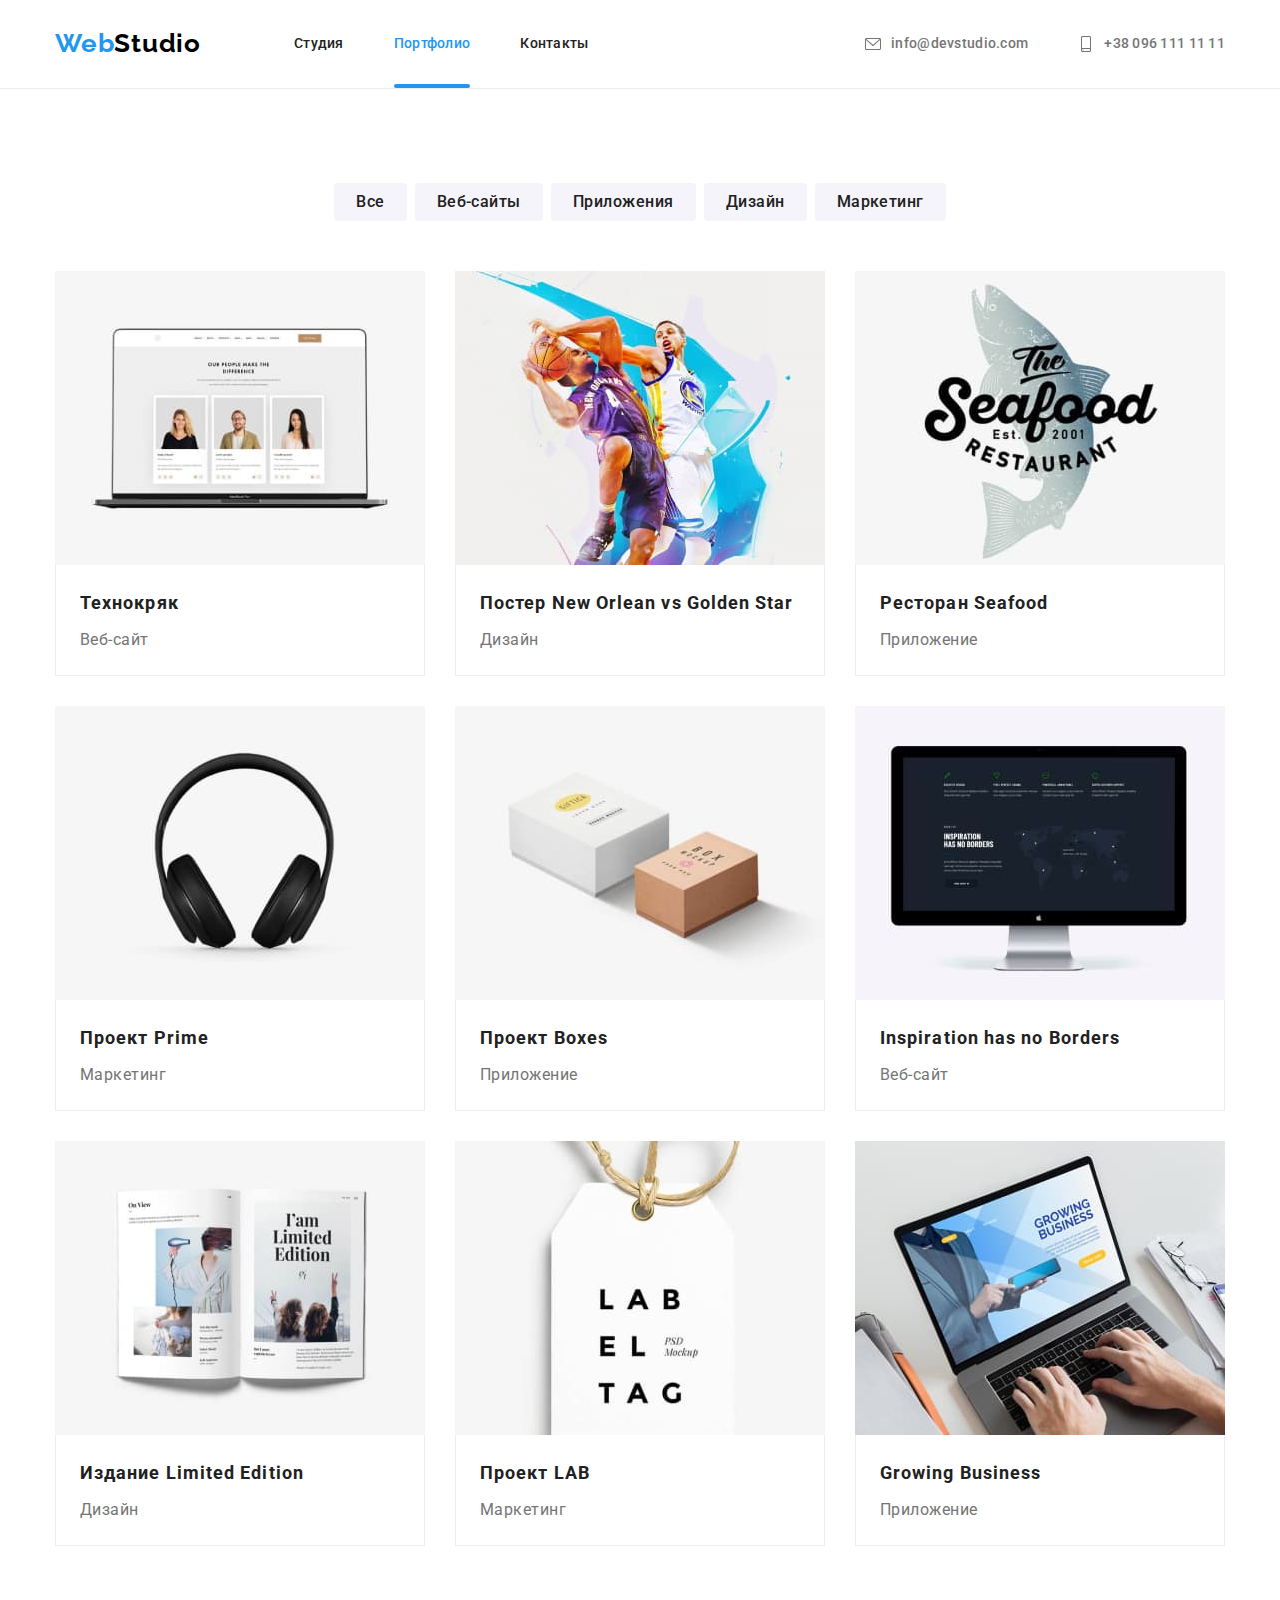
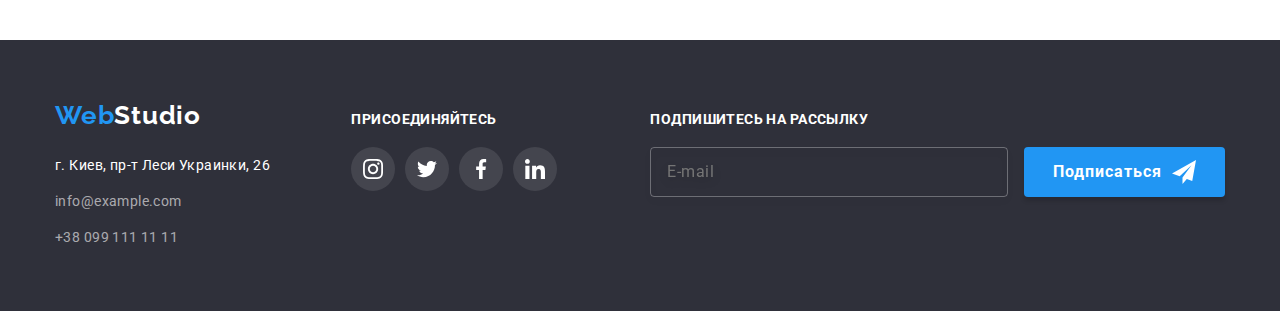
==== portfolio.html @ 1becb147 "первая выгрузка сайта" ====
<!DOCTYPE html>
<html lang="en">

<head>
    <meta charset="UTF-8">
    <meta http-equiv="X-UA-Compatible" content="IE=edge">
    <meta name="viewport" content="width=device-width, initial-scale=1.0">
    <title>Portfolio</title>
    <link rel="preconnect" href="https://fonts.googleapis.com">
    <link rel="preconnect" href="https://fonts.gstatic.com" crossorigin>
    <link
        href="https://fonts.googleapis.com/css2?family=Raleway:wght@700&family=Roboto:wght@400;500;700;900&display=swap"
        rel="stylesheet">
    <link rel="stylesheet" href="./css/modern-normalize.css">
    <link rel="stylesheet" href="./css/styles.css">
</head>

<body>
    <!--Шапка сайта. Навигация-->

    <header class="header">
        <div class="container">
            <div class="header-nav">
                <nav class="navigation">
                    <a class="header-logo link" href="./index.html"><span class="header-logo-decor">Web</span>Studio</a>
                    <ul class="menu-list lists">
                        <li class="nav-menu-item"><a class="menu-item link" href="./index.html">Студия</a></li>
                        <li class="nav-menu-item"><a class="menu-item active-page2 link" href="./portfolio.html">Портфолио</a></li>
                        <li class="nav-menu-item"><a class="menu-item link" href="">Контакты</a></li>
                    </ul>
                </nav>
                <ul class="lists">
                    <li class="nav-email"><a class="email-nav link" href="mailto:info@devstudio.com">
                            <svg class="email-icon">
                                <use href="./images/icons.svg#icon-email"></use>
                            </svg>info@devstudio.com</a></li>
                    <li class="nav-tel"><a class="tel-nav link" href="tel:+380961111111">
                            <svg class="phone-icon">
                                <use href="./images/icons.svg#icon-phone"></use>
                            </svg>+38 096 111 11 11</a></li>
                </ul>
            </div>
        </div>
    </header>

    <!--Главный раздел сайта MAIN-->

    <main class="main">
        <section class="section">
            <div class="container">
                <h1 class="visually-hidden">Портфолио</h1>

                <ul class="filter lists">
                    <li class="filter-item"><button class="filter-btn" type="button">Все</button></li>
                    <li class="filter-item"><button class="filter-btn" type="button">Веб-сайты</button></li>
                    <li class="filter-item"><button class="filter-btn" type="button">Приложения</button></li>
                    <li class="filter-item"><button class="filter-btn" type="button">Дизайн</button></li>
                    <li class="filter-item"><button class="filter-btn" type="button">Маркетинг</button></li>
                </ul>

                <ul class="cards lists">
                    <li class="cards-item"><a href="" class="card-link link">
                            <div class="foto-card-disr">
                                <div class="disr-foto-card">
                                    Ресурс предлагает комплексные предложения с разным уровнем функционала и сервисов.
                                    Все это позволит посетителю получить исчерпывающие сведения о компании или частном
                                    лице.
                                </div>
                                <img src="./images/port1.jpg" alt="ноутбук с изображением команды" class="cards-foto"
                                    width="370">
                            </div>
                            <div class="card-item-content">
                                <h2 class="cards-item-title">Технокряк</h2>
                                <p class="cards-item-type">Веб-сайт</p>
                            </div>
                        </a></li>
                    <li class="cards-item"><a href="" class="card-link link">
                            <div class="foto-card-disr">
                                <div class="disr-foto-card">
                                    Ресурс предлагает комплексные предложения с разным уровнем функционала и сервисов.
                                    Все это позволит посетителю получить исчерпывающие сведения о компании или частном
                                    лице.
                                </div>
                                <img src="./images/port2.jpg" alt="два спортсмена играют в баскетбол" class="cards-foto"
                                    width="370">
                            </div>
                            <div class="card-item-content">
                                <h2 class="cards-item-title">Постер New Orlean vs Golden Star</h2>
                                <p class="cards-item-type">Дизайн</p>
                            </div>
                        </a></li>
                    <li class="cards-item"><a href="" class="card-link link">
                            <div class="foto-card-disr">
                                <div class="disr-foto-card">
                                    Ресурс предлагает комплексные предложения с разным уровнем функционала и сервисов.
                                    Все это позволит посетителю получить исчерпывающие сведения о компании или частном
                                    лице.
                                </div>
                                <img src="./images/port3.jpg" alt="логотип ресторана Seafood" class="cards-foto"
                                    width="370">
                            </div>
                            <div class="card-item-content">
                                <h2 class="cards-item-title">Ресторан Seafood</h2>
                                <p class="cards-item-type">Приложение</p>
                            </div>
                        </a></li>
                    <li class="cards-item"><a href="" class="card-link link">
                            <div class="foto-card-disr">
                                <div class="disr-foto-card">
                                    Ресурс предлагает комплексные предложения с разным уровнем функционала и сервисов.
                                    Все это позволит посетителю получить исчерпывающие сведения о компании или частном
                                    лице.
                                </div>
                                <img src="./images/port4.jpg" alt="наушники" class="cards-foto" width="370">
                            </div>

                            <div class="card-item-content">
                                <h2 class="cards-item-title">Проект Prime</h2>
                                <p class="cards-item-type">Маркетинг</p>
                            </div>
                        </a></li>
                    <li class="cards-item"><a href="" class="card-link link">
                            <div class="foto-card-disr">
                                <div class="disr-foto-card">
                                    Ресурс предлагает комплексные предложения с разным уровнем функционала и сервисов.
                                    Все это позволит посетителю получить исчерпывающие сведения о компании или частном
                                    лице.
                                </div>
                                <img src="./images/port5.jpg" alt="две коробки" class="cards-foto" width="370">
                            </div>

                            <div class="card-item-content">
                                <h2 class="cards-item-title">Проект Boxes</h2>
                                <p class="cards-item-type">Приложение</p>
                            </div>
                        </a></li>
                    <li class="cards-item"><a href="" class="card-link link">
                            <div class="foto-card-disr">
                                <div class="disr-foto-card">
                                    Ресурс предлагает комплексные предложения с разным уровнем функционала и сервисов.
                                    Все это позволит посетителю получить исчерпывающие сведения о компании или частном
                                    лице.
                                </div>
                                <img src="./images/port6.jpg" alt="монитор с изображением сайта" class="cards-foto"
                                    width="370">
                            </div>

                            <div class="card-item-content">
                                <h2 class="cards-item-title">Inspiration has no Borders</h2>
                                <p class="cards-item-type">Веб-сайт</p>
                            </div>
                        </a></li>
                    <li class="cards-item"><a href="" class="card-link link">
                            <div class="foto-card-disr">
                                <div class="disr-foto-card">
                                    Ресурс предлагает комплексные предложения с разным уровнем функционала и сервисов.
                                    Все это позволит посетителю получить исчерпывающие сведения о компании или частном
                                    лице.
                                </div>
                                <img src="./images/port7.jpg" alt="журнал" class="cards-foto" width="370">
                            </div>

                            <div class="card-item-content">
                                <h2 class="cards-item-title">Издание Limited Edition</h2>
                                <p class="cards-item-type">Дизайн</p>
                            </div>
                        </a></li>
                    <li class="cards-item"><a href="" class="card-link link">
                            <div class="foto-card-disr">
                                <div class="disr-foto-card">
                                    Ресурс предлагает комплексные предложения с разным уровнем функционала и сервисов.
                                    Все это позволит посетителю получить исчерпывающие сведения о компании или частном
                                    лице.
                                </div>
                                <img src="./images/port8.jpg" alt="логотип на веревочке" class="cards-foto" width="370">
                            </div>

                            <div class="card-item-content">
                                <h2 class="cards-item-title">Проект LAB</h2>
                                <p class="cards-item-type">Маркетинг</p>
                            </div>
                        </a></li>
                    <li class="cards-item"><a href="" class="card-link link">
                            <div class="foto-card-disr">
                                <div class="disr-foto-card">
                                    Ресурс предлагает комплексные предложения с разным уровнем функционала и сервисов.
                                    Все это позволит посетителю получить исчерпывающие сведения о компании или частном
                                    лице.
                                </div>
                                <img src="./images/port9.jpg" alt="ноутбук с приложением Growing Business"
                                    class="cards-foto" width="370">
                            </div>

                            <div class="card-item-content">
                                <h2 class="cards-item-title">Growing Business</h2>
                                <p class="cards-item-type">Приложение</p>
                            </div>
                        </a></li>
                </ul>
            </div>
        </section>
    </main>
    <!--Подвал сайта-->
    <footer class="footer">
        <div class="container footer-content-container">
            <div class="footer-content">
                <a class="footer-logo link" href="./index.html"><span class="footer-logo-decor">Web</span><span
                        class="footer-logo-decor-studio">Studio</span></a>
                <address>
                    <ul class="lists">
                        <li class="address-list-item"><a class="address link"
                                href="https://www.google.com.ua/maps/place/%D0%B1%D1%83%D0%BB.+%D0%9B%D0%B5%D1%81%D0%B8+%D0%A3%D0%BA%D1%80%D0%B0%D0%B8%D0%BD%D0%BA%D0%B8,+26,+%D0%9A%D0%B8%D0%B5%D0%B2,+02000/@50.4265841,30.5361971,17z/data=!3m1!4b1!4m5!3m4!1s0x40d4cf0e033ecbe9:0x57a4dffefec77da0!8m2!3d50.4265807!4d30.5383858?hl=ru"
                                target="_blank">г.
                                Киев, пр-т Леси Украинки, 26</a></li>
                        <li class="address-list-item"><a class="email-footer link"
                                href="mailto:info@example.com">info@example.com</a></li>
                        <li class="address-list-item"><a class="tel-footer link" href="tel:+380991111111">+38 099 111 11
                                11</a></li>
                    </ul>
                </address>
            </div>

            <!--Социальные иконки-->

            <div class="footer-socials">
                <p class="footer-social-title">присоединяйтесь</p>
                <ul class="footer-social-icons">
                    <li class="footer-social-icon-link link">
                        <a href="https://www.instagram.com/" class="footer-icon-bg" target="_blank">
                            <svg class="footer-icon-social">
                                <use href="./images/icons.svg#icon-instagram"></use>
                            </svg>
                        </a>
                    </li>
                    <li class="footer-social-icon-link link">
                        <a href="https://twitter.com/?lang=ru" class="footer-icon-bg" target="_blank">
                            <svg class="footer-icon-social">
                                <use href="./images/icons.svg#icon-twitter"></use>
                            </svg>
                        </a>
                    </li>
                    <li class="footer-social-icon-link link">
                        <a href="https://www.facebook.com/" class="footer-icon-bg" target="_blank">
                            <svg class="footer-icon-social">
                                <use href="./images/icons.svg#icon-facebook"></use>
                            </svg>
                        </a>
                    </li>
                    <li class="footer-social-icon-link link">
                        <a href="https://www.linkedin.com/" class="footer-icon-bg" target="_blank">
                            <svg class="footer-icon-social">
                                <use href="./images/icons.svg#icon-linkedin"></use>
                            </svg>
                        </a>
                    </li>
                </ul>
            </div>

            <!--Форма подписки-->

            <form class="subscribe-footer">
                <p class="discr-subscribe">Подпишитесь на рассылку</p>
                <input class="subscribe-input" type="text" name="subscribe" placeholder="E-mail">
                <button class="subscribe-btn" type="submit">
                    Подписаться
                    <svg class="subscribe-icon">
                        <use href="./images/icons.svg#icon-plane"></use>
                    </svg>
                </button>
            </form>
        </div>
    </footer>
</body>

</html>
---- css/styles.css ----
/*----------Переменные для сайта----------*/
:root {
    /*-----Глобальные цвета-----*/
    --body-color: #757575;
    --a-color: #212121;
    /*-----Цвета для логотипа-----*/
    --logo-color: #000000;
    --logo-decor-color: #2196F3;
    /*-----Цвета для ссылок-----*/
    --menu-item-hover-focus-color: #2196F3;
    --email-tel-nav-color: #757575;
    --email-tel-nav-hover-focus-color: #2196F3;
    --email-tel-footer-color: #ffffff;
    /*-----index.html. Section Hero-----*/
    --hero-title-color: #ffffff;
    --hero-button-bg-color: #2196F3;
    --hero-button-text-color: #FFFFFF;
    /*-----index.html. Section Advantages-----*/
    --title-advantages-color: #212121;
    --content-advantages-color: #757575;
    /*-----index.html. Section Services-----*/
    --title-services-color: #212121;
    /*-----index.html. Section Team-----*/
    --team-title-color: #212121;
    --team-name-color: #212121;
    --team-position-color: #757575;
    /*-----portfolio.html. Section Filter-----*/
    --filter-btn-color: #212121;
    --filter-btn-bg-color: #F5F4FA;
    --filter-btn-bg-hover-focus-color: #2196F3;
    --filter-btn-text-chover-focus-color: #FFFFFF;
    /*-----portfolio.html. Section Cards-----*/
    --cards-item-title-color: #212121;
    --cards-item-type-color: #757575;
}
/*----------Стандартные свойства для сайта----------*/
body {
    font-family: 'Roboto', sans-serif;
    line-height: 1.71;
    color: var(--body-color);
    margin: 0;
}

.link {
    text-decoration: none;
    font-size: 14px;
    line-height: 1.71;
    letter-spacing: 0.02em;
    color: var(--a-color);
    list-style: none;
}
.container {
    width: 1200px;
    margin-left: auto;
    margin-right: auto;
    padding-left: 15px;
    padding-right: 15px;
}
.section {
    padding-top: 94px;
    padding-bottom: 94px;
}

.lists {
    list-style: none;
}
h1,
h2,
h3,
h4,
h5,
h6,
ul,
p {
    margin: 0;
    padding: 0;
}
img {
    display: block;
    max-width: 100%;
    height: auto;
}

.visually-hidden {
    position: absolute;
    width: 1px;
    height: 1px;
    margin: -1px;
    border: 0;
    padding: 0;
    
    white-space: nowrap;
    clip-path: inset(100%);
    clip: rect(0 0 0 0);
    overflow: hidden;
  }

/*----------Стили для логотипа. Шапка/Подвал сайта----------*/
.header {
    border-bottom: 1px solid #ECECEC;
}

.header-logo {
    font-family: 'Raleway', sans-serif;
    font-weight: 700;
    font-size: 26px;
    line-height: 1.2;
    letter-spacing: 0.03em;
    color: var(--logo-color);
    margin-right: 93px;
}
.footer-logo {
    font-family: 'Raleway', sans-serif;
    font-weight: 700;
    font-size: 26px;
    line-height: 1.2;
    letter-spacing: 0.03em;
    color: var(--logo-color);
}

.header-logo-decor,
.footer-logo-decor {
    color: var(--logo-decor-color);
}
.footer-logo-decor-studio {
    color: #FFFFFF;
}
/*----------Оформление ссылок. Шапка/Подвал сайта----------*/
/*HEADER*/
.header-nav {
    display: flex;
    justify-content: space-between;
    align-items: center;
}

.navigation {
    display: flex;
    align-items: center;
}

.navigation > .menu-list {
    display: flex;
}

.nav-menu-item {
    margin-right: 50px;
    position: relative;

}

.navigation .nav-menu-item:last-child {
    margin-right: 0;
}

.header-nav > .lists {
    display: flex;
}

.nav-email {
    margin-right: 50px;
}

.menu-item {
    font-weight: 500;
    padding-top: 32px;
    padding-bottom: 32px;
    display: block;
    transition: color 250ms cubic-bezier(0.4, 0, 0.2, 1);

}
.menu-item:hover,
.menu-item:focus {
    color: var(--menu-item-hover-focus-color);
    
}

.active-page1 {
    color: var(--menu-item-hover-focus-color);

}
/*ДОП класс для отметки активной страницы*/
.active-page1::after{
    content: "";
    width: 100%;
    height: 4px;
    background: #2196F3;
    color: #2196F3;
    border-radius: 2px;
    position: absolute;
    bottom: 0;
    left: 0;
    opacity: 1;
    transition: opacity 250ms cubic-bezier(0.4, 0, 0.2, 1);

}

.active-page2 {
    color: var(--menu-item-hover-focus-color);

}

.active-page2::after{
    content: "";
    width: 100%;
    height: 4px;
    background: #2196F3;
    border-radius: 2px;
    position: absolute;
    bottom: 0;
    left: 0;
    opacity: 1;
    transition: opacity 250ms cubic-bezier(0.4, 0, 0.2, 1);

}
/*-------------------------------------------------------*/

.email-nav,
.tel-nav {
    color: var(--email-tel-nav-color);
    font-weight: 500;
    padding-top: 32px;
    padding-bottom: 32px;
    display: inline-flex;
    align-items: center;
    transition: color 250ms cubic-bezier(0.4, 0, 0.2, 1);
}

.email-nav:hover,
.email-nav:focus,
.tel-nav:hover,
.tel-nav:focus {
    color: var(--email-tel-nav-hover-focus-color);
}

.email-icon {
    width: 16px;
    height: 16px;
    fill: currentColor;
    margin-right: 10px;
}

.phone-icon {
    width: 16px;
    height: 16px;
    fill: currentColor;
    margin-right: 10px;
}

/*FOOTER*/
.footer-content {
    flex-grow: 1;
    margin-right: 70px;
}

.footer-content-container {
    display: flex;
    align-items: baseline;
}

.footer-logo {
    display: block;
    margin-bottom: 20px;
}
.address {
    color: var(--email-tel-footer-color);
    letter-spacing: 0.03em;
    font-style: normal;
}
.address-list-item {
    margin-bottom: 9px;
}
.address-list-item:last-child {
    margin-bottom: 0;
    
}
.email-footer,
.tel-footer {
    color: rgba(255, 255, 255, 0.6);
    letter-spacing: 0.03em;
    font-style: normal;
}

.footer {
    background-color: #2F303A;
    padding-top: 60px;
    padding-bottom: 60px;
}

/*---Социальные иконки*/

.footer-socials {
    margin-right: 93px;
}

.footer-social-title {
    font-weight: 700;
    font-size: 14px;
    line-height: 16px;
    letter-spacing: 0.03em;
    text-transform: uppercase;
    color: #ffffff;
    margin-bottom: 20px;
}

.footer-social-icons {
    display: flex;
    justify-content: center;
}

.footer-social-icon-link {
    margin-right: 10px;
}

.footer-social-icon-link:last-child {
    margin-right: 0;
}

.footer-icon-bg {
    width: 44px;
    height: 44px;
    border: none;
    border-radius: 50%;
    padding: 0;
    display: inline-flex;
    align-items: center;
    justify-content: center;
    color: #ffffff;
    background: rgba(255, 255, 255, 0.1);
    transition: background-color 250ms cubic-bezier(0.4, 0, 0.2, 1);
}

.footer-icon-bg:hover,
.footer-icon-bg:focus {
    background-color: #2196F3;
}

.footer-icon-social {
    fill: currentColor;
    width: 20px;
    height: 20px;
    transition: background-color 250ms cubic-bezier(0.4, 0, 0.2, 1);
}

.footer-icon-social:hover,
.footer-icon-social:focus {
    background-color: #2196F3;
}

/*---Форма подписки---*/

.discr-subscribe {
    display: flex;
    align-items: baseline;
    font-weight: 700;
    font-size: 14px;
    line-height: 16px;
    letter-spacing: 0.03em;
    text-transform: uppercase;

    color: #FFFFFF;

    margin-bottom: 20px;
}

.subscribe-input {
    width: 358px;
    height: 50px;
    background-color: inherit;

    border: 1px solid rgba(255, 255, 255, 0.3);
    filter: drop-shadow(0px 4px 4px rgba(0, 0, 0, 0.15));
    border-radius: 4px;

    padding-left: 16px;
    padding-right: 16px;
    margin-right: 12px;

    font-weight: 400;
    font-size: 16px;
    line-height: 1.25;
    letter-spacing: 0.03em;

    color: rgba(255, 255, 255, 0.6);

}

.subscribe-btn {
    display: inline-flex;
    align-items: center;
    padding-top: 10px;
    padding-bottom: 10px;
    padding-left: 29px;
    padding-right: 29px;

    font-weight: 700;
    font-size: 16px;
    line-height: 1.88;

    letter-spacing: 0.06em;
    color: #FFFFFF;

    border: none;

    background: #2196F3;
    box-shadow: 0px 4px 4px rgba(0, 0, 0, 0.15);
    border-radius: 4px;

    cursor: pointer;
}

.subscribe-icon {
    margin-left: 10px;
    width: 24px;
    height: 24px;
    fill: #ffffff;
}

/*----------Страница index.html. Main. Section "HERO"----------*/
.hero {
    padding-top: 200px;
    padding-bottom: 200px;
    text-align: center;

    max-width: 1600px;
    height: 600px;
    margin-right: auto;
    margin-left: auto;
    background: linear-gradient(0deg, rgba(47, 48, 58, 0.4), rgba(47, 48, 58, 0.4)), url(../images/hero.jpg);
    background-color: #212121;
    background-repeat: no-repeat;
    background-size: contain;
    background-position: center;
}

.hero-title {
    font-weight: 900;
    font-size: 44px;
    line-height: 1.4;
    letter-spacing: 0.06em;
    text-transform: uppercase;
    color: var(--hero-title-color);
    width: 696px;
    margin-left: auto;
    margin-right: auto;
    margin-bottom: 30px;
}

.hero-button {
    font-weight: 700;
    font-size: 16px;
    line-height: 1.9;
    letter-spacing: 0.06em;
    padding: 10px 32px;
    background-color: var(--hero-button-bg-color);
    color: var(--hero-button-text-color);
    border: none;
    cursor: pointer;
    box-shadow: 0px 4px 4px rgba(0, 0, 0, 0.15);
    border-radius: 4px;
}

.hero-button:hover {
    background: rgba(24, 140, 232, 1);
}

/*-----Modal window-----*/
.backdrop {
    position: fixed;
    top: 0;
    left: 0;
    width: 100%;
    height: 100%;
    background: rgba(0, 0, 0, 0.2);
    z-index: 1;
    transition: opacity 250ms cubic-bezier(0.4, 0, 0.2, 1), visibility 250ms cubic-bezier(0.4, 0, 0.2, 1);

}

.backdrop.is-hidden {
    opacity: 0;
    pointer-events: none;
    visibility: hidden;
}

.modal {
    position: absolute;
    top: 50%;
    left: 50%;
    transform: translate(-50%, -50%);

    margin: 0;
    padding: 0;
  
    height: 581px;
    width: 528px;
    background-color: white;

    background: #FFFFFF;
    box-shadow: 0px 1px 3px rgba(0, 0, 0, 0.12), 0px 1px 1px rgba(0, 0, 0, 0.14), 0px 2px 1px rgba(0, 0, 0, 0.2);
    border-radius: 4px;
    

}
/*-----ФОРМЫ ДЛЯ МОДАЛКИ-----*/

.icon-close {
    width: 18px;
    height: 18px;
    transition: fill 250ms cubic-bezier(0.4, 0, 0.2, 1);
}

.icon-close:hover,
.icon-close:focus {
    fill: #2196F3;
}

.btn-modal {
    position: absolute;
    top: 8px;
    left: 490px;
    
    display: flex;
    justify-content: center;
    align-items: center;
    width: 30px;
    height: 30px;
    background: #FFFFFF;
    border: 1px solid rgba(0, 0, 0, 0.1);
    border-radius: 50%;

    cursor: pointer;
}

/*Содержимое формы*/
.contact-form {
    padding: 40px;
}

.title-form {
    font-weight: 700;
    font-size: 20px;
    line-height: 1.15;
    text-align: center;
    letter-spacing: 0.03em;

    color: #212121;

    margin-bottom: 12px;
}

.group-forms {
    margin-bottom: 20px;
}

.group-forms .form-field {
    display: block;
    margin-bottom: 10px;
    line-height: 1.16;
}

.group-forms .form-field:last-child {
    display: block;
    margin-bottom: 0;
}

.name-form {
    display: block;
    font-weight: 400;
    font-size: 12px;
    line-height: 1.16;
    letter-spacing: 0.01em;
    color: #757575;

    margin-bottom: 4px;
}


.form-input {
    display: inline-block;
    border: 1px solid rgba(33, 33, 33, 0.2);
    border-radius: 4px;
    width: 100%;
    height: 40px;
    padding-left: 40px;

    font-weight: 400;
    font-size: 12px;
    line-height: 1.16;
    letter-spacing: 0.01em;
    color: #000000;
    transition: border-color 250ms cubic-bezier(0.4, 0, 0.2, 1), outline 250ms cubic-bezier(0.4, 0, 0.2, 1);

}

.icon-position {
    position: relative;
    fill: #000000;
}

.icon-person {
    position: absolute;
    top: 0;
    left: 12px;
    width: 18px;
    height: 18px;
    fill: #000000;
    transition: fill 250ms cubic-bezier(0.4, 0, 0.2, 1);
}

.form-input:focus ~ .icon-person{
    fill: #2196F3;
}
.form-input:focus {
    border-color: #2196F3;
    outline: #2196F3;
}

.feedback {
    display: block;
    border: 1px solid rgba(33, 33, 33, 0.2);
    border-radius: 4px;
    width: 100%;
    height: 120px;
    padding-top: 12px;
    padding-bottom: 12px;
    padding-left: 16px;
    padding-right: 16px;

    width: 100%;
    resize: none;

    font-weight: 400;
    font-size: 12px;
    line-height: 1.16;
    letter-spacing: 0.01em;
    color: #000000;
    transition: border-color 250ms cubic-bezier(0.4, 0, 0.2, 1), outline 250ms cubic-bezier(0.4, 0, 0.2, 1);
}

.feedback:focus {
    border-color: #2196F3;
    outline: #2196F3;
}
/*Стили для чекбокса*/

.agreement {
    display: flex;
    justify-content: center;
    align-items: center;
    margin-bottom: 30px;
}

.icon-agreement {
    display: flex;
    align-items: center;
}

.agree-btn {
    position: absolute;
    width: 1px;
    height: 1px;
    margin: -1px;
    border: 0;
    padding: 0;
    clip: rect(0 0 0 0);
    overflow: hidden;
}

.discr-agreement {
    display: block;

    font-weight: 400;
    font-size: 14px;
    line-height: 1.71;
    letter-spacing: 0.03em;
    color: #757575;
    margin-left: 7px;
}


.icon-border {
    border: 1.5px solid rgb(0, 0, 0);
    border-radius: 3px;
    width: 15px;
    height: 15px;
    position: relative;
}

.agree-btn:checked + .icon-border {
    border: none;
}

/*.agree-btn:focus {
    border: 2px solid rgb(0, 0, 0);
}*/

.icon-check-active {
    position: absolute;
    top: 0;
    left: 0;
    width: inherit;
    height: inherit;
    opacity: 0;
}

.agree-btn:checked ~  .icon-border .icon-check-active {
    opacity: 1;
    transition: opacity 250ms cubic-bezier(0.4, 0, 0.2, 1);
    border: 1px solid #2196F3;
    border-radius: 3px;
}



.terms-agreement {
    color: rgba(33, 150, 243, 1);
}

.submit-btn {
    display: block;
    margin: 0 auto;
    padding-top: 10px;
    padding-bottom: 10px;
    padding-left: 55px;
    padding-right: 55px;
    cursor: pointer;

    background: #188CE8;
    box-shadow: 0px 4px 4px rgba(0, 0, 0, 0.15);
    border: none;
    border-radius: 4px;

    font-weight: 700;
    font-size: 16px;
    line-height: 1.88;


    letter-spacing: 0.06em;

    color: #FFFFFF;
}

/*----------Страница index.html. Main. Section "advantages"----------*/
.list-advantages {
    display: flex;
}

.item-advantages {
    width: 270px;
    margin-right: 30px;
}

.antenna-svg {
    background-color: #F5F4FA;
    height: 120px;
    display: block;
    margin-bottom: 30px;
    border-radius: 4px;
    display: flex;
    align-items: center;
    justify-content: center;
}

.icon-antenna {
    width: 70px;
    height: 70px;
}

.clock-svg {
    background-color: #F5F4FA;
    height: 120px;
    display: block;
    margin-bottom: 30px;
    border-radius: 4px;
    display: flex;
    align-items: center;
    justify-content: center;
}

.icon-clock {
    width: 70px;
    height: 70px;
}

.diagram-svg {
    background-color: #F5F4FA;
    height: 120px;
    display: block;
    margin-bottom: 30px;
    border-radius: 4px;
    display: flex;
    align-items: center;
    justify-content: center;
}

.icon-diagram {
    width: 70px;
    height: 70px;
}

.astronaut-svg {
    background-color: #F5F4FA;
    height: 120px;
    display: block;
    margin-bottom: 30px;
    border-radius: 4px;
    display: flex;
    align-items: center;
    justify-content: center;
}

.icon-astronaut {
    width: 70px;
    height: 70px;
    display: flex;
    align-items: center;
    justify-content: center;
}

.item-advantages:last-child {
    margin-right: 0;
}

.title-advantages {
    font-size: 14px;
    font-weight: 700;
    line-height: 1.14;
    letter-spacing: 0.03em;
    text-transform: uppercase;
    color: var(--title-advantages-color);
    margin-bottom: 10px;
}
.content-advantages {
    letter-spacing: 0.03em;
    color: var(--content-advantages-color);
    font-size: 14px;
}
/*----------Страница index.html. Main. Section "services"----------*/
.services {
    padding-top: 0;
    z-index: 0;
}

.title-services {
    font-weight: 700;
    font-size: 36px;
    line-height: 1.17;
    text-align: center;
    letter-spacing: 0.03em;
    color: var(--title-services-color);
    margin-bottom: 50px;
}
.services-list {
    display: flex;
}

.services-item {
    margin-right: 30px;
    position: relative;

}

.services-item:last-child {
    margin-right: 0;
}

.disr-services {
    display: flex;
    justify-content: center;
    align-items: center;
    
    position: absolute;
    bottom: 0;
    width: 100%;
    height: 70px;

    background: rgba(47, 48, 58, 0.8);

    font-weight: 700;
    font-size: 14px;
    line-height: 16px;
    letter-spacing: 0.03em;
    text-transform: uppercase;

    color: #FFFFFF;
}

/*----------Страница index.html. Main. Section "team"----------*/
.team {
    background-color: #F5F4FA;
}

.team-list {
    display: flex;
}

.team-title {
    font-weight: 700;
    font-size: 36px;
    line-height: 1.17;
    text-align: center;
    letter-spacing: 0.03em;
    color: var(--team-title-color);
    margin-bottom: 50px;
}

.team-item {
    margin-right: 30px;
    box-shadow: 0px 1px 3px rgba(0, 0, 0, 0.12), 0px 1px 1px rgba(0, 0, 0, 0.14), 0px 2px 1px rgba(0, 0, 0, 0.2);
    border-radius: 0px 0px 4px 4px;
    background-color: #FFFFFF;
}
.team-item:last-child {
    margin-right: 0;
}
.name-position {
    padding-top: 30px;
    padding-bottom: 30px;
}

.team-item .team-name {
    font-weight: 500;
    font-size: 16px;
    line-height: 1.19;
    letter-spacing: 0.03em;
    color: var(--team-name-color);
    text-align: center;
    margin-bottom: 10px;
}
.team-item .team-position {
    font-size: 16px;
    line-height: 1.19;
    letter-spacing: 0.03em;
    color: var(--team-position-color);
    text-align: center;
    margin-bottom: 16px;
}

.team-social-icons {
    display: flex;
    justify-content: center;
}

.team-social-icon-link {
    margin-right: 10px;
}

.team-social-icon-link:last-child {
    margin-right: 0;
}

.icon-bg {
    width: 44px;
    height: 44px;
    border: none;
    border-radius: 50%;
    padding: 0;
    display: inline-flex;
    align-items: center;
    justify-content: center;
    color: #AFB1B8;
    background-color: #FFFFFF;
    transition: background-color 250ms cubic-bezier(0.4, 0, 0.2, 1), color 250ms cubic-bezier(0.4, 0, 0.2, 1), fill 250ms cubic-bezier(0.4, 0, 0.2, 1);

}

.icon-bg:hover,
.icon-bg:focus {
    background-color: #2196F3;
    color: #ffffff;
}

.icon-social {
    fill: currentColor;
    width: 20px;
    height: 20px;
}


/*----------Страница index.html. Main. Section "CLIENTS"----------*/

.clients-title {
    font-weight: 700;
    font-size: 36px;
    line-height: 1.16;
    text-align: center;
    letter-spacing: 0.03em;
    color: #212121;
    margin-bottom: 50px;
}

.clients-list {
    display: flex;
    justify-content: center;
}

.clients-item {
    margin-right: 30px;
}

.clients-item:last-child {
    margin-right: 0;
}

.clients-link {
    width: 170px;
    height: 92px;
    color: #AFB1B8;
    border: 1px solid #AFB1B8;
    border-radius: 4px;
    display: inline-flex;
    align-items: center;
    justify-content: center;
    transition: color 250ms cubic-bezier(0.4, 0, 0.2, 1), border 250ms cubic-bezier(0.4, 0, 0.2, 1);
}

.clients-link:hover,
.clients-link:focus {
    border: 1px solid #2196F3;
    color: #2196F3;
}

.clients-icon {
    width: 106px;
    height: 60px;
    fill: currentColor;
}

.clients-icon:hover,
.clients-icon:focus {
    fill: #2196F3;
}

/*----------Страница portfolio.html. Main. filter----------*/
.filter {
    display: flex;
    justify-content: center;
    margin-bottom: 50px;
}
.filter-btn {
    font-weight: 500;
    font-size: 16px;
    line-height: 1.62;
    text-align: center;
    letter-spacing: 0.03em;
    color: var(--filter-btn-color);
    border: none;
    background-color: var(--filter-btn-bg-color);
    padding: 6px 22px;
    cursor: pointer;
    border-radius: 4px;
    transition: background-color 250ms cubic-bezier(0.4, 0, 0.2, 1), color 250ms cubic-bezier(0.4, 0, 0.2, 1), box-shadow 250ms cubic-bezier(0.4, 0, 0.2, 1), box-shadow 250ms cubic-bezier(0.4, 0, 0.2, 1);
}
.filter-item {
    margin-right: 8px;

}

.filter-item:last-of-type {
    margin-right: 0;
}

.filter-btn:hover,
.filter-btn:focus {
    background-color: var(--filter-btn-bg-hover-focus-color);
    color: var(--filter-btn-text-chover-focus-color);
    box-shadow: 0px 3px 1px rgba(0, 0, 0, 0.1), 0px 1px 2px rgba(0, 0, 0, 0.08), 0px 2px 2px rgba(0, 0, 0, 0.12);


}
/*----------Страница portfolio.html. Main. cards----------*/
.cards {
    display: flex;
    flex-wrap: wrap;
    justify-content: center;
    background: #FFFFFF;
}

.cards-item {
    margin-right: 30px;
    margin-bottom: 30px;
}

.card-link {
    transition: box-shadow 250ms cubic-bezier(0.4, 0, 0.2, 1);
}

.card-link:hover,
.card-link:focus {
    box-shadow: 0px 1px 1px rgba(0, 0, 0, 0.12), 0px 4px 4px rgba(0, 0, 0, 0.06), 1px 4px 6px rgba(0, 0, 0, 0.16);
    display: block;
}

.foto-card-disr {
    position: relative;
    overflow: hidden;
}

/*------Анимация карточки------*/
.disr-foto-card {
    position: absolute;
    
    display: block;
    content: "";
    width: 100%;
    height: 100%;
    background-color: rgba(33, 150, 243, 0.9);

    font-weight: 400;
    font-size: 18px;
    line-height: 1.56;
    letter-spacing: 0.03em;
    color: #FFFFFF;

    padding-top: 63px;
    padding-bottom: 63px;
    padding-left: 24px;
    padding-right: 24px;
    transform: translateY(100%);
    transition: transform 250ms cubic-bezier(0.4, 0, 0.2, 1);
}

.card-link:hover .disr-foto-card,
.card-link:focus .disr-foto-card {

    transform: translateY(0);

}
/*--------------------------------------------------------*/

.card-item-content {
    padding-top: 20px;
    padding-bottom: 20px;
    padding-left: 24px;
    padding-right: 24px;
    border-left: 1px solid #EEEEEE;
    border-right: 1px solid #EEEEEE;
    border-bottom: 1px solid #EEEEEE;

}

.cards-item:nth-child(3n + 3) {
    margin-right: 0;
}

.cards-item:nth-last-child(-n + 3) {
    margin-bottom: 0;

}

.cards-item-title {
    font-weight: 700;
    font-size: 18px;
    line-height: 2;
    letter-spacing: 0.06em;
    color: var(--cards-item-title-color);
    margin-bottom: 4px;
}
.cards-item-type {
    font-size: 16px;
    line-height: 1.87;
    letter-spacing: 0.03em;
    color: var(--cards-item-type-color);
}
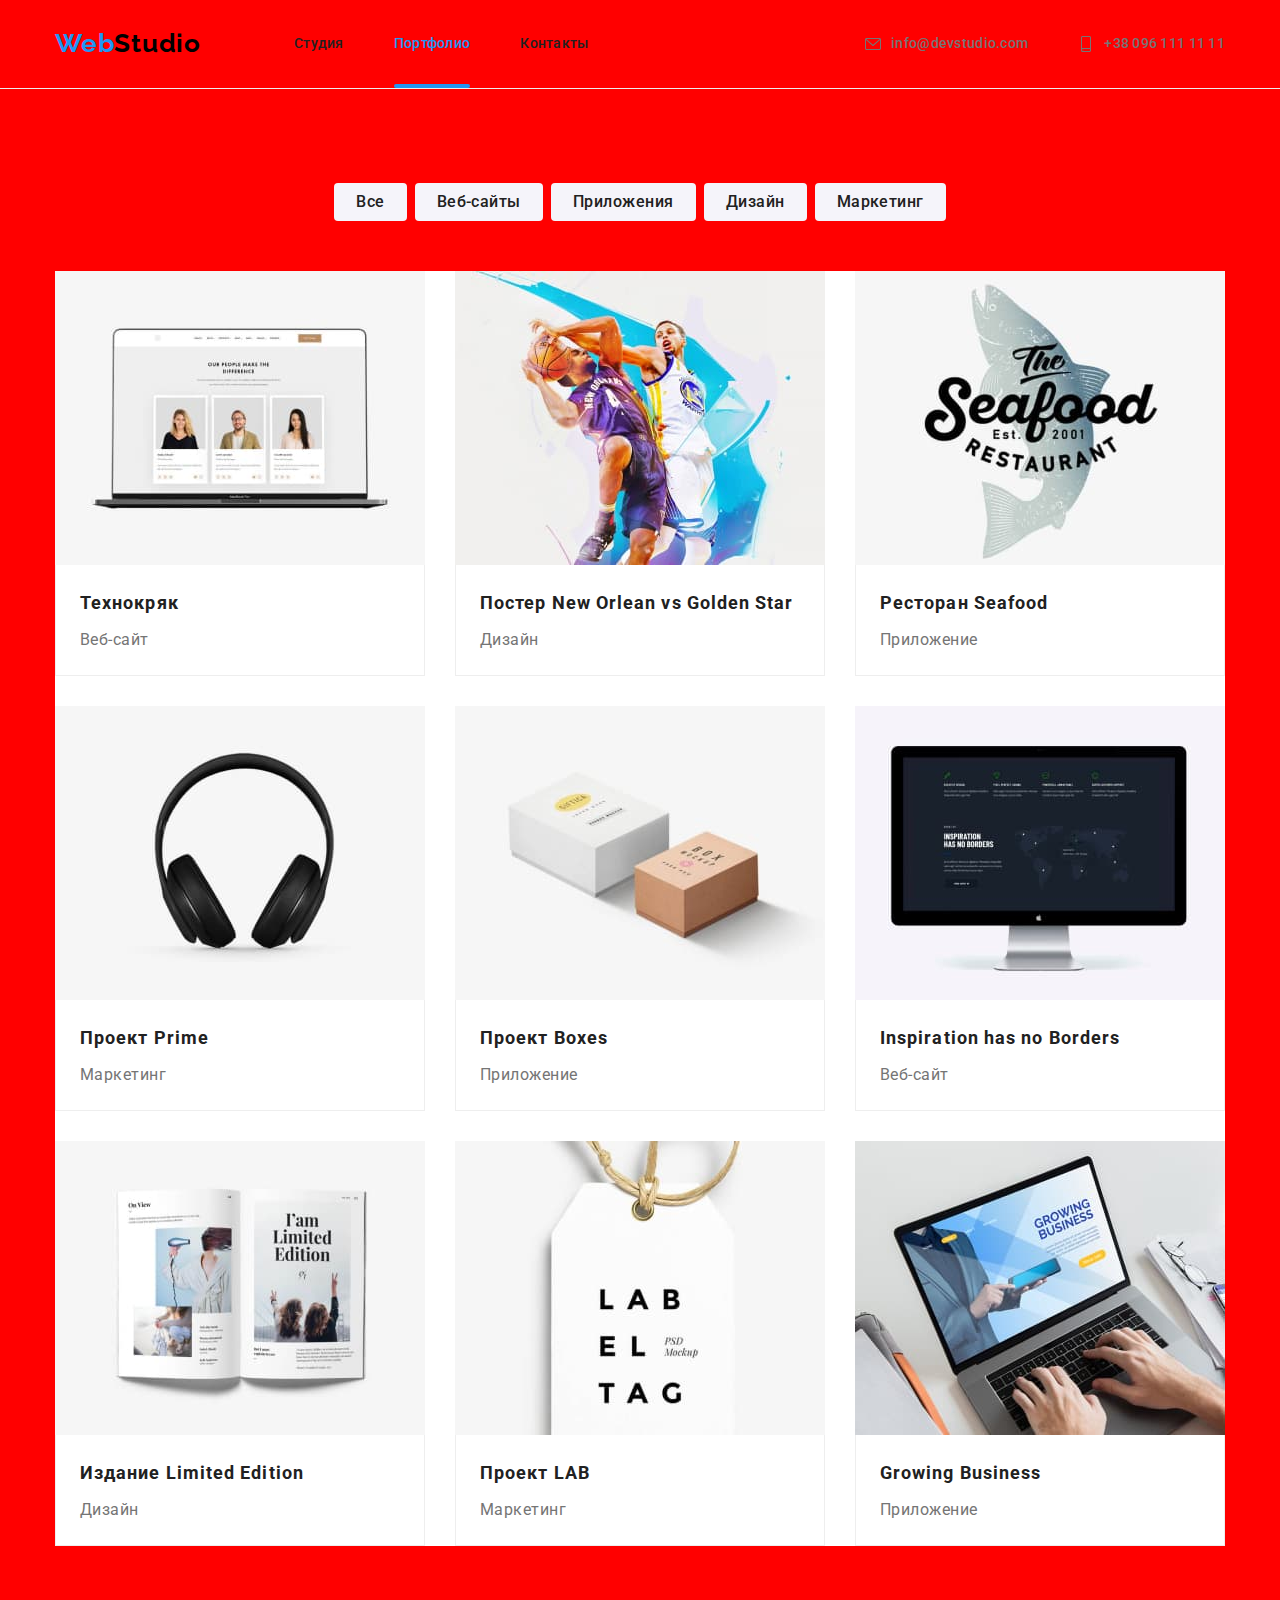
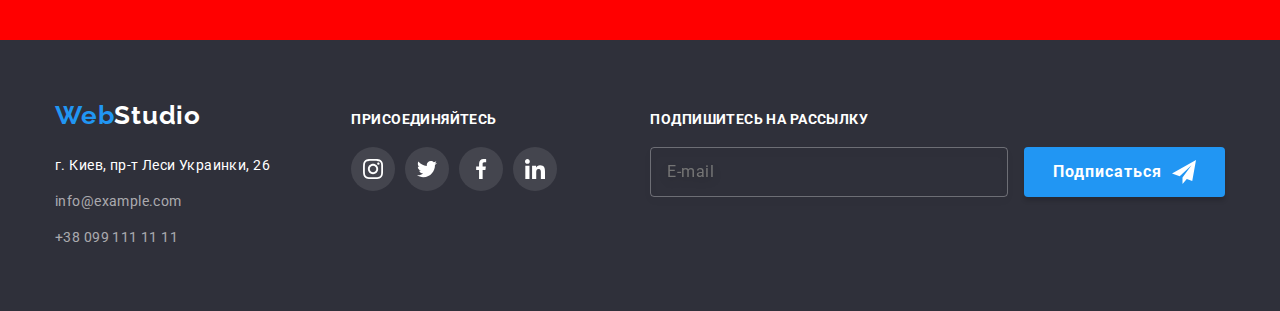
==== commit 14325589: "сделал структуру папок" ====
--- a/portfolio.html
+++ b/portfolio.html
@@ -11,7 +11,7 @@
     <link
         href="https://fonts.googleapis.com/css2?family=Raleway:wght@700&family=Roboto:wght@400;500;700;900&display=swap"
         rel="stylesheet">
-    <link rel="stylesheet" href="./css/modern-normalize.css">
+    <link rel="stylesheet" href="./css/main.min.css">
     <link rel="stylesheet" href="./css/styles.css">
 </head>
 
--- a/css/main.min.css
+++ b/css/main.min.css
@@ -0,0 +1 @@
+/*! modern-normalize v1.1.0 | MIT License | https://github.com/sindresorhus/modern-normalize */*,::before,::after{-webkit-box-sizing:border-box;box-sizing:border-box}html{line-height:1.15;-webkit-text-size-adjust:100%;-moz-tab-size:4;-o-tab-size:4;tab-size:4}body{margin:0;font-family:system-ui,-apple-system,"Segoe UI",Roboto,Helvetica,Arial,sans-serif,"Apple Color Emoji","Segoe UI Emoji"}hr{height:0;color:inherit}abbr[title]{-webkit-text-decoration:underline dotted;text-decoration:underline dotted}b,strong{font-weight:bolder}code,kbd,samp,pre{font-family:ui-monospace,SFMono-Regular,Consolas,"Liberation Mono",Menlo,monospace;font-size:1em}small{font-size:80%}sub,sup{font-size:75%;line-height:0;position:relative;vertical-align:baseline}sub{bottom:-0.25em}sup{top:-0.5em}table{text-indent:0;border-color:inherit}button,input,optgroup,select,textarea{font-family:inherit;font-size:100%;line-height:1.15;margin:0}button,select{text-transform:none}button,[type=button],[type=reset],[type=submit]{-webkit-appearance:button}::-moz-focus-inner{border-style:none;padding:0}:-moz-focusring{outline:1px dotted ButtonText}:-moz-ui-invalid{box-shadow:none}legend{padding:0}progress{vertical-align:baseline}::-webkit-inner-spin-button,::-webkit-outer-spin-button{height:auto}[type=search]{-webkit-appearance:textfield;outline-offset:-2px}::-webkit-search-decoration{-webkit-appearance:none}::-webkit-file-upload-button{-webkit-appearance:button;font:inherit}summary{display:list-item}body{background-color:red}/*# sourceMappingURL=main.min.css.map */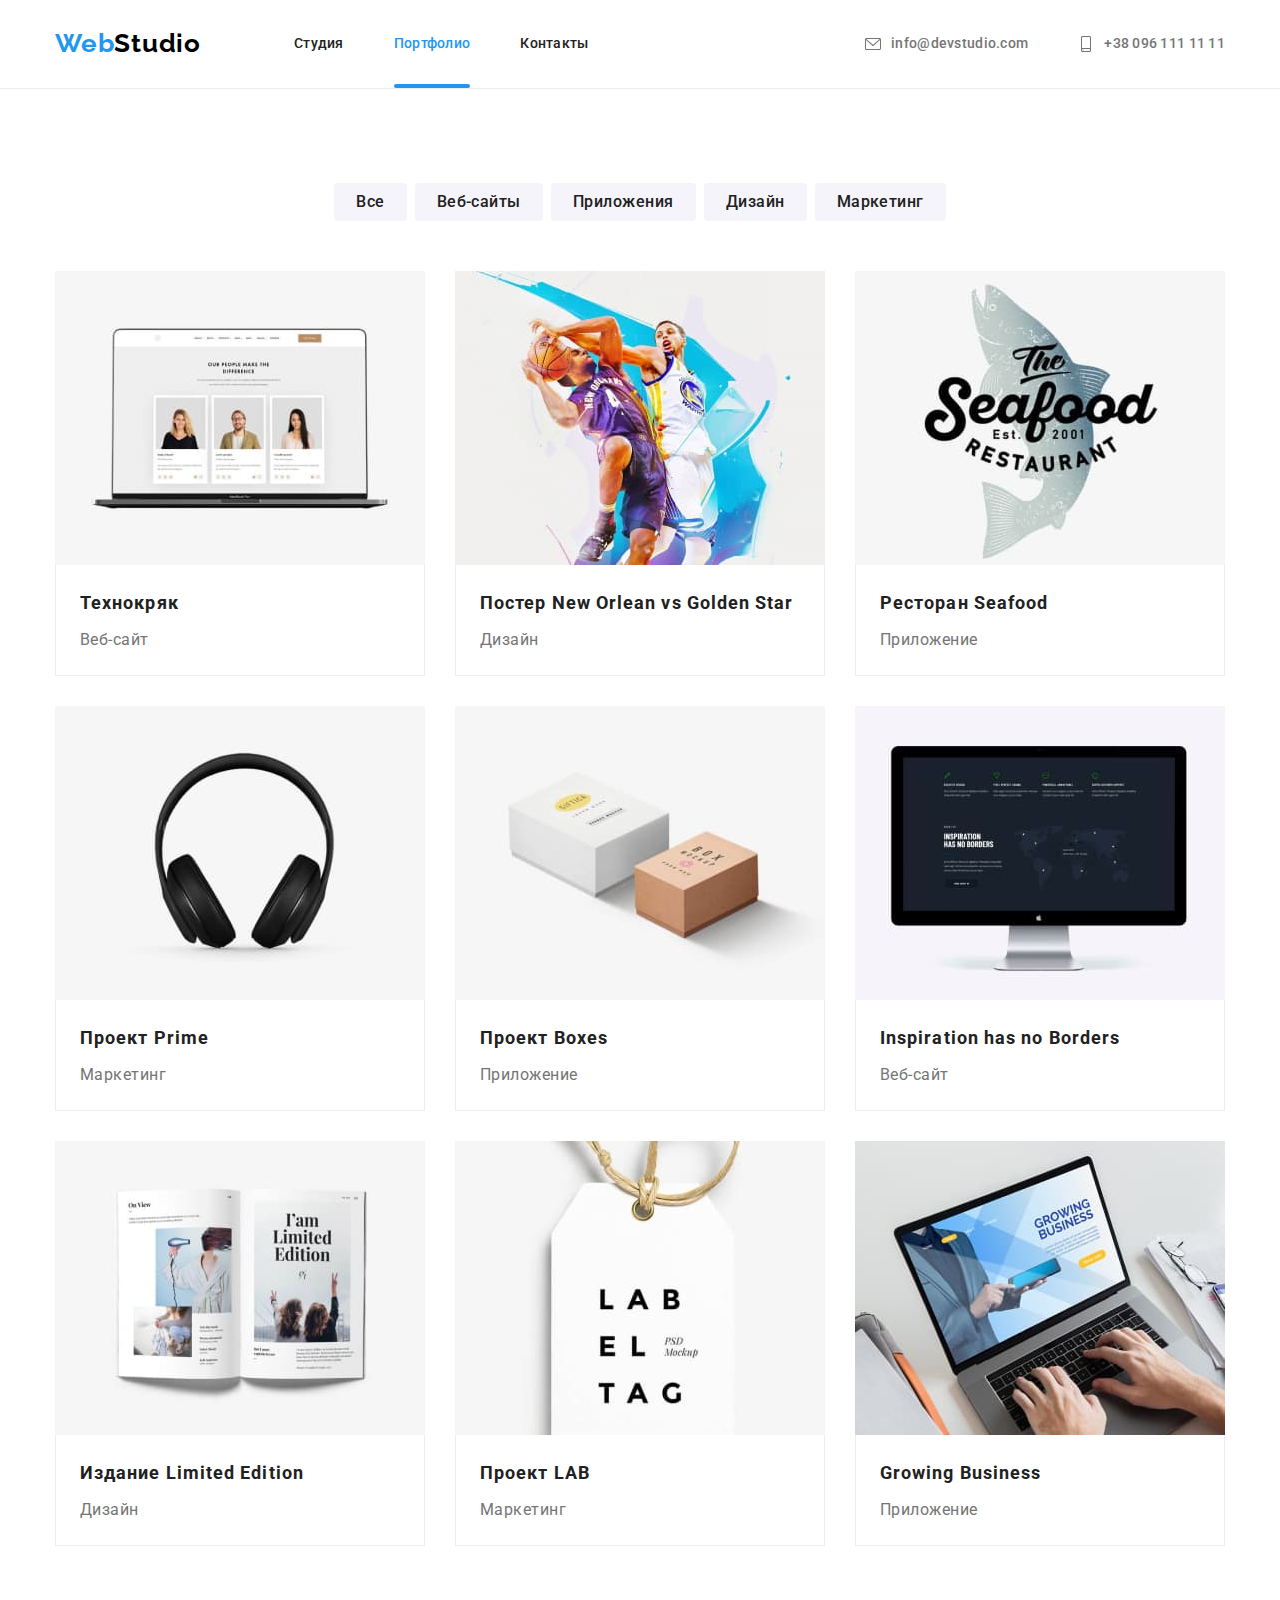
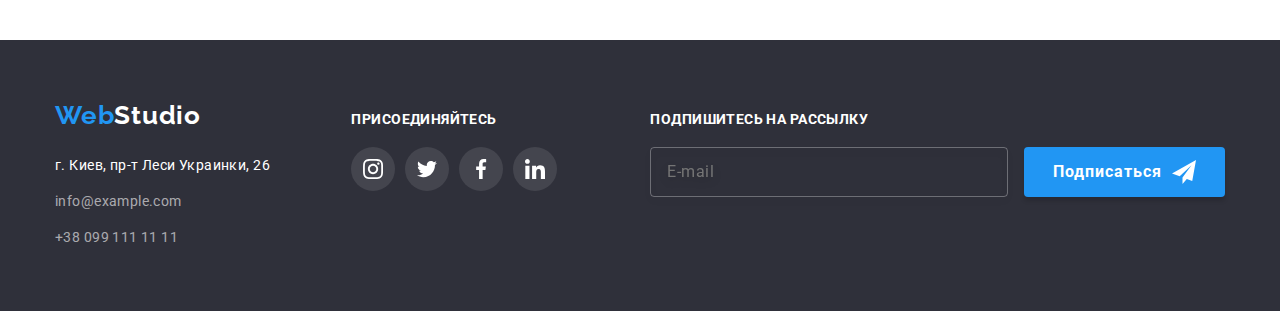
==== commit cfd90c29: "применил БЭМ на весь сайт" ====
--- a/portfolio.html
+++ b/portfolio.html
@@ -21,21 +21,21 @@
     <header class="header">
         <div class="container">
             <div class="header-nav">
-                <nav class="navigation">
-                    <a class="header-logo link" href="./index.html"><span class="header-logo-decor">Web</span>Studio</a>
-                    <ul class="menu-list lists">
-                        <li class="nav-menu-item"><a class="menu-item link" href="./index.html">Студия</a></li>
-                        <li class="nav-menu-item"><a class="menu-item active-page2 link" href="./portfolio.html">Портфолио</a></li>
-                        <li class="nav-menu-item"><a class="menu-item link" href="">Контакты</a></li>
+                <nav class="header-nav__navigation">
+                    <a class="header-nav__logo link" href="./index.html"><span class="header-nav__logo-decor">Web</span>Studio</a>
+                    <ul class="header-nav__list">
+                        <li class="header-nav__item"><a class="header-nav__link link" href="./index.html">Студия</a></li>
+                        <li class="header-nav__item"><a class="header-nav__link active-page2 link" href="./portfolio.html">Портфолио</a></li>
+                        <li class="header-nav__item"><a class="header-nav__link link" href="">Контакты</a></li>
                     </ul>
                 </nav>
-                <ul class="lists">
-                    <li class="nav-email"><a class="email-nav link" href="mailto:info@devstudio.com">
-                            <svg class="email-icon">
+                <ul class="header-nav__list">
+                    <li class="header-nav__email"><a class="header-nav__email-link link" href="mailto:info@devstudio.com">
+                            <svg class="header-nav__email-icon">
                                 <use href="./images/icons.svg#icon-email"></use>
                             </svg>info@devstudio.com</a></li>
-                    <li class="nav-tel"><a class="tel-nav link" href="tel:+380961111111">
-                            <svg class="phone-icon">
+                    <li class="header-nav__tel"><a class="header-nav__tel-link link" href="tel:+380961111111">
+                            <svg class="header-nav__tel-icon">
                                 <use href="./images/icons.svg#icon-phone"></use>
                             </svg>+38 096 111 11 11</a></li>
                 </ul>
@@ -50,18 +50,18 @@
             <div class="container">
                 <h1 class="visually-hidden">Портфолио</h1>
 
-                <ul class="filter lists">
-                    <li class="filter-item"><button class="filter-btn" type="button">Все</button></li>
-                    <li class="filter-item"><button class="filter-btn" type="button">Веб-сайты</button></li>
-                    <li class="filter-item"><button class="filter-btn" type="button">Приложения</button></li>
-                    <li class="filter-item"><button class="filter-btn" type="button">Дизайн</button></li>
-                    <li class="filter-item"><button class="filter-btn" type="button">Маркетинг</button></li>
-                </ul>
-
-                <ul class="cards lists">
-                    <li class="cards-item"><a href="" class="card-link link">
-                            <div class="foto-card-disr">
-                                <div class="disr-foto-card">
+                <ul class="filter__list lists">
+                    <li class="filter__item"><button class="filter__btn" type="button">Все</button></li>
+                    <li class="filter__item"><button class="filter__btn" type="button">Веб-сайты</button></li>
+                    <li class="filter__item"><button class="filter__btn" type="button">Приложения</button></li>
+                    <li class="filter__item"><button class="filter__btn" type="button">Дизайн</button></li>
+                    <li class="filter__item"><button class="filter__btn" type="button">Маркетинг</button></li>
+                </ul>
+
+                <ul class="cards__list lists">
+                    <li class="cards__item"><a href="" class="card-link link">
+                            <div class="cards__item-img-discr">
+                                <div class="cards__item-discr">
                                     Ресурс предлагает комплексные предложения с разным уровнем функционала и сервисов.
                                     Все это позволит посетителю получить исчерпывающие сведения о компании или частном
                                     лице.
@@ -69,14 +69,14 @@
                                 <img src="./images/port1.jpg" alt="ноутбук с изображением команды" class="cards-foto"
                                     width="370">
                             </div>
-                            <div class="card-item-content">
-                                <h2 class="cards-item-title">Технокряк</h2>
-                                <p class="cards-item-type">Веб-сайт</p>
-                            </div>
-                        </a></li>
-                    <li class="cards-item"><a href="" class="card-link link">
-                            <div class="foto-card-disr">
-                                <div class="disr-foto-card">
+                            <div class="card__item-content">
+                                <h2 class="cards__item-title">Технокряк</h2>
+                                <p class="cards__item-type">Веб-сайт</p>
+                            </div>
+                        </a></li>
+                    <li class="cards__item"><a href="" class="card-link link">
+                            <div class="cards__item-img-discr">
+                                <div class="cards__item-discr">
                                     Ресурс предлагает комплексные предложения с разным уровнем функционала и сервисов.
                                     Все это позволит посетителю получить исчерпывающие сведения о компании или частном
                                     лице.
@@ -84,14 +84,14 @@
                                 <img src="./images/port2.jpg" alt="два спортсмена играют в баскетбол" class="cards-foto"
                                     width="370">
                             </div>
-                            <div class="card-item-content">
-                                <h2 class="cards-item-title">Постер New Orlean vs Golden Star</h2>
-                                <p class="cards-item-type">Дизайн</p>
-                            </div>
-                        </a></li>
-                    <li class="cards-item"><a href="" class="card-link link">
-                            <div class="foto-card-disr">
-                                <div class="disr-foto-card">
+                            <div class="card__item-content">
+                                <h2 class="cards__item-title">Постер New Orlean vs Golden Star</h2>
+                                <p class="cards__item-type">Дизайн</p>
+                            </div>
+                        </a></li>
+                    <li class="cards__item"><a href="" class="card-link link">
+                            <div class="cards__item-img-discr">
+                                <div class="cards__item-discr">
                                     Ресурс предлагает комплексные предложения с разным уровнем функционала и сервисов.
                                     Все это позволит посетителю получить исчерпывающие сведения о компании или частном
                                     лице.
@@ -99,14 +99,14 @@
                                 <img src="./images/port3.jpg" alt="логотип ресторана Seafood" class="cards-foto"
                                     width="370">
                             </div>
-                            <div class="card-item-content">
-                                <h2 class="cards-item-title">Ресторан Seafood</h2>
-                                <p class="cards-item-type">Приложение</p>
-                            </div>
-                        </a></li>
-                    <li class="cards-item"><a href="" class="card-link link">
-                            <div class="foto-card-disr">
-                                <div class="disr-foto-card">
+                            <div class="card__item-content">
+                                <h2 class="cards__item-title">Ресторан Seafood</h2>
+                                <p class="cards__item-type">Приложение</p>
+                            </div>
+                        </a></li>
+                    <li class="cards__item"><a href="" class="card-link link">
+                            <div class="cards__item-img-discr">
+                                <div class="cards__item-discr">
                                     Ресурс предлагает комплексные предложения с разным уровнем функционала и сервисов.
                                     Все это позволит посетителю получить исчерпывающие сведения о компании или частном
                                     лице.
@@ -114,14 +114,14 @@
                                 <img src="./images/port4.jpg" alt="наушники" class="cards-foto" width="370">
                             </div>
 
-                            <div class="card-item-content">
-                                <h2 class="cards-item-title">Проект Prime</h2>
-                                <p class="cards-item-type">Маркетинг</p>
-                            </div>
-                        </a></li>
-                    <li class="cards-item"><a href="" class="card-link link">
-                            <div class="foto-card-disr">
-                                <div class="disr-foto-card">
+                            <div class="card__item-content">
+                                <h2 class="cards__item-title">Проект Prime</h2>
+                                <p class="cards__item-type">Маркетинг</p>
+                            </div>
+                        </a></li>
+                    <li class="cards__item"><a href="" class="card-link link">
+                            <div class="cards__item-img-discr">
+                                <div class="cards__item-discr">
                                     Ресурс предлагает комплексные предложения с разным уровнем функционала и сервисов.
                                     Все это позволит посетителю получить исчерпывающие сведения о компании или частном
                                     лице.
@@ -129,14 +129,14 @@
                                 <img src="./images/port5.jpg" alt="две коробки" class="cards-foto" width="370">
                             </div>
 
-                            <div class="card-item-content">
-                                <h2 class="cards-item-title">Проект Boxes</h2>
-                                <p class="cards-item-type">Приложение</p>
-                            </div>
-                        </a></li>
-                    <li class="cards-item"><a href="" class="card-link link">
-                            <div class="foto-card-disr">
-                                <div class="disr-foto-card">
+                            <div class="card__item-content">
+                                <h2 class="cards__item-title">Проект Boxes</h2>
+                                <p class="cards__item-type">Приложение</p>
+                            </div>
+                        </a></li>
+                    <li class="cards__item"><a href="" class="card-link link">
+                            <div class="cards__item-img-discr">
+                                <div class="cards__item-discr">
                                     Ресурс предлагает комплексные предложения с разным уровнем функционала и сервисов.
                                     Все это позволит посетителю получить исчерпывающие сведения о компании или частном
                                     лице.
@@ -145,14 +145,14 @@
                                     width="370">
                             </div>
 
-                            <div class="card-item-content">
-                                <h2 class="cards-item-title">Inspiration has no Borders</h2>
-                                <p class="cards-item-type">Веб-сайт</p>
-                            </div>
-                        </a></li>
-                    <li class="cards-item"><a href="" class="card-link link">
-                            <div class="foto-card-disr">
-                                <div class="disr-foto-card">
+                            <div class="card__item-content">
+                                <h2 class="cards__item-title">Inspiration has no Borders</h2>
+                                <p class="cards__item-type">Веб-сайт</p>
+                            </div>
+                        </a></li>
+                    <li class="cards__item"><a href="" class="card-link link">
+                            <div class="cards__item-img-discr">
+                                <div class="cards__item-discr">
                                     Ресурс предлагает комплексные предложения с разным уровнем функционала и сервисов.
                                     Все это позволит посетителю получить исчерпывающие сведения о компании или частном
                                     лице.
@@ -160,14 +160,14 @@
                                 <img src="./images/port7.jpg" alt="журнал" class="cards-foto" width="370">
                             </div>
 
-                            <div class="card-item-content">
-                                <h2 class="cards-item-title">Издание Limited Edition</h2>
-                                <p class="cards-item-type">Дизайн</p>
-                            </div>
-                        </a></li>
-                    <li class="cards-item"><a href="" class="card-link link">
-                            <div class="foto-card-disr">
-                                <div class="disr-foto-card">
+                            <div class="card__item-content">
+                                <h2 class="cards__item-title">Издание Limited Edition</h2>
+                                <p class="cards__item-type">Дизайн</p>
+                            </div>
+                        </a></li>
+                    <li class="cards__item"><a href="" class="card-link link">
+                            <div class="cards__item-img-discr">
+                                <div class="cards__item-discr">
                                     Ресурс предлагает комплексные предложения с разным уровнем функционала и сервисов.
                                     Все это позволит посетителю получить исчерпывающие сведения о компании или частном
                                     лице.
@@ -175,14 +175,14 @@
                                 <img src="./images/port8.jpg" alt="логотип на веревочке" class="cards-foto" width="370">
                             </div>
 
-                            <div class="card-item-content">
-                                <h2 class="cards-item-title">Проект LAB</h2>
-                                <p class="cards-item-type">Маркетинг</p>
-                            </div>
-                        </a></li>
-                    <li class="cards-item"><a href="" class="card-link link">
-                            <div class="foto-card-disr">
-                                <div class="disr-foto-card">
+                            <div class="card__item-content">
+                                <h2 class="cards__item-title">Проект LAB</h2>
+                                <p class="cards__item-type">Маркетинг</p>
+                            </div>
+                        </a></li>
+                    <li class="cards__item"><a href="" class="card-link link">
+                            <div class="cards__item-img-discr">
+                                <div class="cards__item-discr">
                                     Ресурс предлагает комплексные предложения с разным уровнем функционала и сервисов.
                                     Все это позволит посетителю получить исчерпывающие сведения о компании или частном
                                     лице.
@@ -191,9 +191,9 @@
                                     class="cards-foto" width="370">
                             </div>
 
-                            <div class="card-item-content">
-                                <h2 class="cards-item-title">Growing Business</h2>
-                                <p class="cards-item-type">Приложение</p>
+                            <div class="card__item-content">
+                                <h2 class="cards__item-title">Growing Business</h2>
+                                <p class="cards__item-type">Приложение</p>
                             </div>
                         </a></li>
                 </ul>
@@ -202,19 +202,21 @@
     </main>
     <!--Подвал сайта-->
     <footer class="footer">
-        <div class="container footer-content-container">
-            <div class="footer-content">
-                <a class="footer-logo link" href="./index.html"><span class="footer-logo-decor">Web</span><span
-                        class="footer-logo-decor-studio">Studio</span></a>
+        <div class="container footer__content-container">
+            <div class="footer__content">
+                <a class="footer__content-logo-link link" href="./index.html"><span class="footer__content-logo-decor">Web</span>Studio</a>
                 <address>
-                    <ul class="lists">
-                        <li class="address-list-item"><a class="address link"
+                    <ul class="footer__address-list lists">
+                        <li class="footer__address-item">
+                            <a class="footer__address-link link"
                                 href="https://www.google.com.ua/maps/place/%D0%B1%D1%83%D0%BB.+%D0%9B%D0%B5%D1%81%D0%B8+%D0%A3%D0%BA%D1%80%D0%B0%D0%B8%D0%BD%D0%BA%D0%B8,+26,+%D0%9A%D0%B8%D0%B5%D0%B2,+02000/@50.4265841,30.5361971,17z/data=!3m1!4b1!4m5!3m4!1s0x40d4cf0e033ecbe9:0x57a4dffefec77da0!8m2!3d50.4265807!4d30.5383858?hl=ru"
                                 target="_blank">г.
                                 Киев, пр-т Леси Украинки, 26</a></li>
-                        <li class="address-list-item"><a class="email-footer link"
+                        <li class="footer__address-item">
+                            <a class="footer__address-link-email link"
                                 href="mailto:info@example.com">info@example.com</a></li>
-                        <li class="address-list-item"><a class="tel-footer link" href="tel:+380991111111">+38 099 111 11
+                        <li class="footer__address-item">
+                            <a class="footer__address-link-tel link" href="tel:+380991111111">+38 099 111 11
                                 11</a></li>
                     </ul>
                 </address>
@@ -222,33 +224,33 @@
 
             <!--Социальные иконки-->
 
-            <div class="footer-socials">
-                <p class="footer-social-title">присоединяйтесь</p>
-                <ul class="footer-social-icons">
-                    <li class="footer-social-icon-link link">
-                        <a href="https://www.instagram.com/" class="footer-icon-bg" target="_blank">
-                            <svg class="footer-icon-social">
+            <div class="footer__socials">
+                <p class="footer__socials-title">присоединяйтесь</p>
+                <ul class="footer__socials-icons-list">
+                    <li class="footer__socials-icon-link link">
+                        <a href="https://www.instagram.com/" class="footer__socials-link" target="_blank">
+                            <svg class="footer__socials-icon">
                                 <use href="./images/icons.svg#icon-instagram"></use>
                             </svg>
                         </a>
                     </li>
-                    <li class="footer-social-icon-link link">
-                        <a href="https://twitter.com/?lang=ru" class="footer-icon-bg" target="_blank">
-                            <svg class="footer-icon-social">
+                    <li class="footer__socials-icon-link link">
+                        <a href="https://twitter.com/?lang=ru" class="footer__socials-link" target="_blank">
+                            <svg class="footer__socials-icon">
                                 <use href="./images/icons.svg#icon-twitter"></use>
                             </svg>
                         </a>
                     </li>
-                    <li class="footer-social-icon-link link">
-                        <a href="https://www.facebook.com/" class="footer-icon-bg" target="_blank">
-                            <svg class="footer-icon-social">
+                    <li class="footer__socials-icon-link link">
+                        <a href="https://www.facebook.com/" class="footer__socials-link" target="_blank">
+                            <svg class="footer__socials-icon">
                                 <use href="./images/icons.svg#icon-facebook"></use>
                             </svg>
                         </a>
                     </li>
-                    <li class="footer-social-icon-link link">
-                        <a href="https://www.linkedin.com/" class="footer-icon-bg" target="_blank">
-                            <svg class="footer-icon-social">
+                    <li class="footer__socials-icon-link link">
+                        <a href="https://www.linkedin.com/" class="footer__socials-link" target="_blank">
+                            <svg class="footer__socials-icon">
                                 <use href="./images/icons.svg#icon-linkedin"></use>
                             </svg>
                         </a>
@@ -258,12 +260,12 @@
 
             <!--Форма подписки-->
 
-            <form class="subscribe-footer">
-                <p class="discr-subscribe">Подпишитесь на рассылку</p>
-                <input class="subscribe-input" type="text" name="subscribe" placeholder="E-mail">
-                <button class="subscribe-btn" type="submit">
+            <form class="footer__subscribe">
+                <p class="footer__subscribe-discr">Подпишитесь на рассылку</p>
+                <input class="footer__subscribe-input" type="text" name="subscribe" placeholder="E-mail">
+                <button class="footer__subscribe-btn" type="submit">
                     Подписаться
-                    <svg class="subscribe-icon">
+                    <svg class="footer__subscribe-icon">
                         <use href="./images/icons.svg#icon-plane"></use>
                     </svg>
                 </button>
--- a/css/main.min.css
+++ b/css/main.min.css
@@ -1 +1 @@
-/*! modern-normalize v1.1.0 | MIT License | https://github.com/sindresorhus/modern-normalize */*,::before,::after{-webkit-box-sizing:border-box;box-sizing:border-box}html{line-height:1.15;-webkit-text-size-adjust:100%;-moz-tab-size:4;-o-tab-size:4;tab-size:4}body{margin:0;font-family:system-ui,-apple-system,"Segoe UI",Roboto,Helvetica,Arial,sans-serif,"Apple Color Emoji","Segoe UI Emoji"}hr{height:0;color:inherit}abbr[title]{-webkit-text-decoration:underline dotted;text-decoration:underline dotted}b,strong{font-weight:bolder}code,kbd,samp,pre{font-family:ui-monospace,SFMono-Regular,Consolas,"Liberation Mono",Menlo,monospace;font-size:1em}small{font-size:80%}sub,sup{font-size:75%;line-height:0;position:relative;vertical-align:baseline}sub{bottom:-0.25em}sup{top:-0.5em}table{text-indent:0;border-color:inherit}button,input,optgroup,select,textarea{font-family:inherit;font-size:100%;line-height:1.15;margin:0}button,select{text-transform:none}button,[type=button],[type=reset],[type=submit]{-webkit-appearance:button}::-moz-focus-inner{border-style:none;padding:0}:-moz-focusring{outline:1px dotted ButtonText}:-moz-ui-invalid{box-shadow:none}legend{padding:0}progress{vertical-align:baseline}::-webkit-inner-spin-button,::-webkit-outer-spin-button{height:auto}[type=search]{-webkit-appearance:textfield;outline-offset:-2px}::-webkit-search-decoration{-webkit-appearance:none}::-webkit-file-upload-button{-webkit-appearance:button;font:inherit}summary{display:list-item}body{background-color:red}/*# sourceMappingURL=main.min.css.map */+/*! modern-normalize v1.1.0 | MIT License | https://github.com/sindresorhus/modern-normalize */*,::before,::after{-webkit-box-sizing:border-box;box-sizing:border-box}html{line-height:1.15;-webkit-text-size-adjust:100%;-moz-tab-size:4;-o-tab-size:4;tab-size:4}body{margin:0;font-family:system-ui,-apple-system,"Segoe UI",Roboto,Helvetica,Arial,sans-serif,"Apple Color Emoji","Segoe UI Emoji"}hr{height:0;color:inherit}abbr[title]{-webkit-text-decoration:underline dotted;text-decoration:underline dotted}b,strong{font-weight:bolder}code,kbd,samp,pre{font-family:ui-monospace,SFMono-Regular,Consolas,"Liberation Mono",Menlo,monospace;font-size:1em}small{font-size:80%}sub,sup{font-size:75%;line-height:0;position:relative;vertical-align:baseline}sub{bottom:-0.25em}sup{top:-0.5em}table{text-indent:0;border-color:inherit}button,input,optgroup,select,textarea{font-family:inherit;font-size:100%;line-height:1.15;margin:0}button,select{text-transform:none}button,[type=button],[type=reset],[type=submit]{-webkit-appearance:button}::-moz-focus-inner{border-style:none;padding:0}:-moz-focusring{outline:1px dotted ButtonText}:-moz-ui-invalid{box-shadow:none}legend{padding:0}progress{vertical-align:baseline}::-webkit-inner-spin-button,::-webkit-outer-spin-button{height:auto}[type=search]{-webkit-appearance:textfield;outline-offset:-2px}::-webkit-search-decoration{-webkit-appearance:none}::-webkit-file-upload-button{-webkit-appearance:button;font:inherit}summary{display:list-item}/*# sourceMappingURL=main.min.css.map */--- a/css/styles.css
+++ b/css/styles.css
@@ -7,23 +7,23 @@
     --logo-color: #000000;
     --logo-decor-color: #2196F3;
     /*-----Цвета для ссылок-----*/
-    --menu-item-hover-focus-color: #2196F3;
-    --email-tel-nav-color: #757575;
-    --email-tel-nav-hover-focus-color: #2196F3;
+    --header-nav__link-hover-focus-color: #2196F3;
+    --email-header-nav__tel-link-color: #757575;
+    --email-header-nav__tel-link-hover-focus-color: #2196F3;
     --email-tel-footer-color: #ffffff;
     /*-----index.html. Section Hero-----*/
-    --hero-title-color: #ffffff;
-    --hero-button-bg-color: #2196F3;
-    --hero-button-text-color: #FFFFFF;
+    --hero__title-color: #ffffff;
+    --hero__button-bg-color: #2196F3;
+    --hero__button-text-color: #FFFFFF;
     /*-----index.html. Section Advantages-----*/
-    --title-advantages-color: #212121;
-    --content-advantages-color: #757575;
+    --advantages__title-color: #212121;
+    --advantages__content-color: #757575;
     /*-----index.html. Section Services-----*/
     --title-services-color: #212121;
     /*-----index.html. Section Team-----*/
     --team-title-color: #212121;
-    --team-name-color: #212121;
-    --team-position-color: #757575;
+    --team__name-color: #212121;
+    --team__position-color: #757575;
     /*-----portfolio.html. Section Filter-----*/
     --filter-btn-color: #212121;
     --filter-btn-bg-color: #F5F4FA;
@@ -100,7 +100,7 @@
     border-bottom: 1px solid #ECECEC;
 }
 
-.header-logo {
+.header-nav__logo {
     font-family: 'Raleway', sans-serif;
     font-weight: 700;
     font-size: 26px;
@@ -109,7 +109,7 @@
     color: var(--logo-color);
     margin-right: 93px;
 }
-.footer-logo {
+.footer__content-logo-link {
     font-family: 'Raleway', sans-serif;
     font-weight: 700;
     font-size: 26px;
@@ -118,13 +118,11 @@
     color: var(--logo-color);
 }
 
-.header-logo-decor,
-.footer-logo-decor {
+.header-nav__logo-decor,
+.footer__content-logo-decor {
     color: var(--logo-decor-color);
 }
-.footer-logo-decor-studio {
-    color: #FFFFFF;
-}
+
 /*----------Оформление ссылок. Шапка/Подвал сайта----------*/
 /*HEADER*/
 .header-nav {
@@ -133,22 +131,23 @@
     align-items: center;
 }
 
-.navigation {
+.header-nav__navigation {
     display: flex;
     align-items: center;
 }
 
-.navigation > .menu-list {
-    display: flex;
-}
-
-.nav-menu-item {
+.header-nav__list {
+    display: flex;
+    list-style: none;
+}
+
+.header-nav__item {
     margin-right: 50px;
     position: relative;
 
 }
 
-.navigation .nav-menu-item:last-child {
+.header-nav__navigation .header-nav__item:last-child {
     margin-right: 0;
 }
 
@@ -156,11 +155,11 @@
     display: flex;
 }
 
-.nav-email {
+.header-nav__email {
     margin-right: 50px;
 }
 
-.menu-item {
+.header-nav__link {
     font-weight: 500;
     padding-top: 32px;
     padding-bottom: 32px;
@@ -168,14 +167,14 @@
     transition: color 250ms cubic-bezier(0.4, 0, 0.2, 1);
 
 }
-.menu-item:hover,
-.menu-item:focus {
-    color: var(--menu-item-hover-focus-color);
+.header-nav__link:hover,
+.header-nav__link:focus {
+    color: var(--header-nav__link-hover-focus-color);
     
 }
 
 .active-page1 {
-    color: var(--menu-item-hover-focus-color);
+    color: var(--header-nav__link-hover-focus-color);
 
 }
 /*ДОП класс для отметки активной страницы*/
@@ -195,7 +194,7 @@
 }
 
 .active-page2 {
-    color: var(--menu-item-hover-focus-color);
+    color: var(--header-nav__link-hover-focus-color);
 
 }
 
@@ -214,9 +213,9 @@
 }
 /*-------------------------------------------------------*/
 
-.email-nav,
-.tel-nav {
-    color: var(--email-tel-nav-color);
+.header-nav__email-link,
+.header-nav__tel-link {
+    color: var(--email-header-nav__tel-link-color);
     font-weight: 500;
     padding-top: 32px;
     padding-bottom: 32px;
@@ -225,21 +224,21 @@
     transition: color 250ms cubic-bezier(0.4, 0, 0.2, 1);
 }
 
-.email-nav:hover,
-.email-nav:focus,
-.tel-nav:hover,
-.tel-nav:focus {
-    color: var(--email-tel-nav-hover-focus-color);
-}
-
-.email-icon {
+.header-nav__email-link:hover,
+.header-nav__email-link:focus,
+.header-nav__tel-link:hover,
+.header-nav__tel-link:focus {
+    color: var(--email-header-nav__tel-link-hover-focus-color);
+}
+
+.header-nav__email-icon {
     width: 16px;
     height: 16px;
     fill: currentColor;
     margin-right: 10px;
 }
 
-.phone-icon {
+.header-nav__tel-icon {
     width: 16px;
     height: 16px;
     fill: currentColor;
@@ -247,34 +246,35 @@
 }
 
 /*FOOTER*/
-.footer-content {
+.footer__content {
     flex-grow: 1;
     margin-right: 70px;
 }
 
-.footer-content-container {
+.footer__content-container {
     display: flex;
     align-items: baseline;
 }
 
-.footer-logo {
+.footer__content-logo-link {
     display: block;
     margin-bottom: 20px;
-}
-.address {
+    color: #FFFFFF;
+}
+.footer__address-link {
     color: var(--email-tel-footer-color);
     letter-spacing: 0.03em;
     font-style: normal;
 }
-.address-list-item {
+.footer__address-item {
     margin-bottom: 9px;
 }
-.address-list-item:last-child {
+.footer__address-item:last-child {
     margin-bottom: 0;
     
 }
-.email-footer,
-.tel-footer {
+.footer__address-link-email,
+.footer__address-link-tel {
     color: rgba(255, 255, 255, 0.6);
     letter-spacing: 0.03em;
     font-style: normal;
@@ -288,11 +288,11 @@
 
 /*---Социальные иконки*/
 
-.footer-socials {
+.footer__socials {
     margin-right: 93px;
 }
 
-.footer-social-title {
+.footer__socials-title {
     font-weight: 700;
     font-size: 14px;
     line-height: 16px;
@@ -302,20 +302,20 @@
     margin-bottom: 20px;
 }
 
-.footer-social-icons {
+.footer__socials-icons-list {
     display: flex;
     justify-content: center;
 }
 
-.footer-social-icon-link {
+.footer__socials-icon-link {
     margin-right: 10px;
 }
 
-.footer-social-icon-link:last-child {
+.footer__socials-icon-link:last-child {
     margin-right: 0;
 }
 
-.footer-icon-bg {
+.footer__socials-link {
     width: 44px;
     height: 44px;
     border: none;
@@ -329,26 +329,26 @@
     transition: background-color 250ms cubic-bezier(0.4, 0, 0.2, 1);
 }
 
-.footer-icon-bg:hover,
-.footer-icon-bg:focus {
+.footer__socials-link:hover,
+.footer__socials-link:focus {
     background-color: #2196F3;
 }
 
-.footer-icon-social {
+.footer__socials-icon {
     fill: currentColor;
     width: 20px;
     height: 20px;
     transition: background-color 250ms cubic-bezier(0.4, 0, 0.2, 1);
 }
 
-.footer-icon-social:hover,
-.footer-icon-social:focus {
+.footer__socials-icon:hover,
+.footer__socials-icon:focus {
     background-color: #2196F3;
 }
 
 /*---Форма подписки---*/
 
-.discr-subscribe {
+.footer__subscribe-discr {
     display: flex;
     align-items: baseline;
     font-weight: 700;
@@ -362,7 +362,7 @@
     margin-bottom: 20px;
 }
 
-.subscribe-input {
+.footer__subscribe-input {
     width: 358px;
     height: 50px;
     background-color: inherit;
@@ -384,7 +384,7 @@
 
 }
 
-.subscribe-btn {
+.footer__subscribe-btn {
     display: inline-flex;
     align-items: center;
     padding-top: 10px;
@@ -408,7 +408,7 @@
     cursor: pointer;
 }
 
-.subscribe-icon {
+.footer__subscribe-icon {
     margin-left: 10px;
     width: 24px;
     height: 24px;
@@ -432,38 +432,38 @@
     background-position: center;
 }
 
-.hero-title {
+.hero__title {
     font-weight: 900;
     font-size: 44px;
     line-height: 1.4;
     letter-spacing: 0.06em;
     text-transform: uppercase;
-    color: var(--hero-title-color);
+    color: var(--hero__title-color);
     width: 696px;
     margin-left: auto;
     margin-right: auto;
     margin-bottom: 30px;
 }
 
-.hero-button {
+.hero__button {
     font-weight: 700;
     font-size: 16px;
     line-height: 1.9;
     letter-spacing: 0.06em;
     padding: 10px 32px;
-    background-color: var(--hero-button-bg-color);
-    color: var(--hero-button-text-color);
+    background-color: var(--hero__button-bg-color);
+    color: var(--hero__button-text-color);
     border: none;
     cursor: pointer;
     box-shadow: 0px 4px 4px rgba(0, 0, 0, 0.15);
     border-radius: 4px;
 }
 
-.hero-button:hover {
+.hero__button:hover {
     background: rgba(24, 140, 232, 1);
 }
 
-/*-----Modal window-----*/
+/*-----backdrop__modal window-----*/
 .backdrop {
     position: fixed;
     top: 0;
@@ -482,7 +482,7 @@
     visibility: hidden;
 }
 
-.modal {
+.backdrop__modal {
     position: absolute;
     top: 50%;
     left: 50%;
@@ -503,18 +503,18 @@
 }
 /*-----ФОРМЫ ДЛЯ МОДАЛКИ-----*/
 
-.icon-close {
+.backdrop__modal-icon--close {
     width: 18px;
     height: 18px;
     transition: fill 250ms cubic-bezier(0.4, 0, 0.2, 1);
 }
 
-.icon-close:hover,
-.icon-close:focus {
+.backdrop__modal-icon--close :hover,
+.backdrop__modal-icon--close:focus {
     fill: #2196F3;
 }
 
-.btn-modal {
+.backdrop__modal-btn {
     position: absolute;
     top: 8px;
     left: 490px;
@@ -532,11 +532,11 @@
 }
 
 /*Содержимое формы*/
-.contact-form {
+.backdrop__modal-form {
     padding: 40px;
 }
 
-.title-form {
+.backdrop__modal-form-title {
     font-weight: 700;
     font-size: 20px;
     line-height: 1.15;
@@ -548,22 +548,22 @@
     margin-bottom: 12px;
 }
 
-.group-forms {
+.backdrop__modal-form-group {
     margin-bottom: 20px;
 }
 
-.group-forms .form-field {
+.backdrop__modal-form-group .backdrop__modal-form-field {
     display: block;
     margin-bottom: 10px;
     line-height: 1.16;
 }
 
-.group-forms .form-field:last-child {
+.backdrop__modal-form-group .backdrop__modal-form-field:last-child {
     display: block;
     margin-bottom: 0;
 }
 
-.name-form {
+.backdrop__modal-form-name {
     display: block;
     font-weight: 400;
     font-size: 12px;
@@ -575,7 +575,7 @@
 }
 
 
-.form-input {
+.backdrop__modal-form-input {
     display: inline-block;
     border: 1px solid rgba(33, 33, 33, 0.2);
     border-radius: 4px;
@@ -592,12 +592,12 @@
 
 }
 
-.icon-position {
+.backdrop__modal-form-input-icon {
     position: relative;
     fill: #000000;
 }
 
-.icon-person {
+.backdrop__modal-form-icon {
     position: absolute;
     top: 0;
     left: 12px;
@@ -607,15 +607,15 @@
     transition: fill 250ms cubic-bezier(0.4, 0, 0.2, 1);
 }
 
-.form-input:focus ~ .icon-person{
+.backdrop__modal-form-input:focus ~ .icon-person{
     fill: #2196F3;
 }
-.form-input:focus {
+.backdrop__modal-form-input:focus {
     border-color: #2196F3;
     outline: #2196F3;
 }
 
-.feedback {
+.backdrop__modal-form-textarea {
     display: block;
     border: 1px solid rgba(33, 33, 33, 0.2);
     border-radius: 4px;
@@ -637,13 +637,13 @@
     transition: border-color 250ms cubic-bezier(0.4, 0, 0.2, 1), outline 250ms cubic-bezier(0.4, 0, 0.2, 1);
 }
 
-.feedback:focus {
+.backdrop__modal-form-textarea:focus {
     border-color: #2196F3;
     outline: #2196F3;
 }
 /*Стили для чекбокса*/
 
-.agreement {
+.backdrop__modal-form-agreement {
     display: flex;
     justify-content: center;
     align-items: center;
@@ -655,7 +655,7 @@
     align-items: center;
 }
 
-.agree-btn {
+.backdrop__modal-form-agreement-checkbox {
     position: absolute;
     width: 1px;
     height: 1px;
@@ -666,7 +666,7 @@
     overflow: hidden;
 }
 
-.discr-agreement {
+.backdrop__modal-form-agreement-discr {
     display: block;
 
     font-weight: 400;
@@ -678,7 +678,7 @@
 }
 
 
-.icon-border {
+.backdrop__modal-form-agreement-icon-span {
     border: 1.5px solid rgb(0, 0, 0);
     border-radius: 3px;
     width: 15px;
@@ -686,15 +686,15 @@
     position: relative;
 }
 
-.agree-btn:checked + .icon-border {
+.backdrop__modal-form-agreement-checkbox:checked + .backdrop__modal-form-agreement-icon-span {
     border: none;
 }
 
-/*.agree-btn:focus {
+/*.backdrop__modal-form-agreement-checkbox:focus {
     border: 2px solid rgb(0, 0, 0);
 }*/
 
-.icon-check-active {
+.backdrop__modal-form-agreement-icon {
     position: absolute;
     top: 0;
     left: 0;
@@ -703,7 +703,7 @@
     opacity: 0;
 }
 
-.agree-btn:checked ~  .icon-border .icon-check-active {
+.backdrop__modal-form-agreement-checkbox:checked ~  .backdrop__modal-form-agreement-icon-span .backdrop__modal-form-agreement-icon {
     opacity: 1;
     transition: opacity 250ms cubic-bezier(0.4, 0, 0.2, 1);
     border: 1px solid #2196F3;
@@ -712,11 +712,11 @@
 
 
 
-.terms-agreement {
+.backdrop__modal-form-agreement-terms {
     color: rgba(33, 150, 243, 1);
 }
 
-.submit-btn {
+.backdrop__modal-form-submit-btn {
     display: block;
     margin: 0 auto;
     padding-top: 10px;
@@ -741,16 +741,16 @@
 }
 
 /*----------Страница index.html. Main. Section "advantages"----------*/
-.list-advantages {
-    display: flex;
-}
-
-.item-advantages {
+.advantages__list {
+    display: flex;
+}
+
+.advantages__item {
     width: 270px;
     margin-right: 30px;
 }
 
-.antenna-svg {
+.advantages__svg {
     background-color: #F5F4FA;
     height: 120px;
     display: block;
@@ -761,78 +761,27 @@
     justify-content: center;
 }
 
-.icon-antenna {
+.advantages__svg-icon {
     width: 70px;
     height: 70px;
 }
 
-.clock-svg {
-    background-color: #F5F4FA;
-    height: 120px;
-    display: block;
-    margin-bottom: 30px;
-    border-radius: 4px;
-    display: flex;
-    align-items: center;
-    justify-content: center;
-}
-
-.icon-clock {
-    width: 70px;
-    height: 70px;
-}
-
-.diagram-svg {
-    background-color: #F5F4FA;
-    height: 120px;
-    display: block;
-    margin-bottom: 30px;
-    border-radius: 4px;
-    display: flex;
-    align-items: center;
-    justify-content: center;
-}
-
-.icon-diagram {
-    width: 70px;
-    height: 70px;
-}
-
-.astronaut-svg {
-    background-color: #F5F4FA;
-    height: 120px;
-    display: block;
-    margin-bottom: 30px;
-    border-radius: 4px;
-    display: flex;
-    align-items: center;
-    justify-content: center;
-}
-
-.icon-astronaut {
-    width: 70px;
-    height: 70px;
-    display: flex;
-    align-items: center;
-    justify-content: center;
-}
-
-.item-advantages:last-child {
+.advantages__item:last-child {
     margin-right: 0;
 }
 
-.title-advantages {
+.advantages__title {
     font-size: 14px;
     font-weight: 700;
     line-height: 1.14;
     letter-spacing: 0.03em;
     text-transform: uppercase;
-    color: var(--title-advantages-color);
+    color: var(--advantages__title-color);
     margin-bottom: 10px;
 }
-.content-advantages {
-    letter-spacing: 0.03em;
-    color: var(--content-advantages-color);
+.advantages__content {
+    letter-spacing: 0.03em;
+    color: var(--advantages__content-color);
     font-size: 14px;
 }
 /*----------Страница index.html. Main. Section "services"----------*/
@@ -850,21 +799,21 @@
     color: var(--title-services-color);
     margin-bottom: 50px;
 }
-.services-list {
-    display: flex;
-}
-
-.services-item {
+.services__list {
+    display: flex;
+}
+
+.services__item {
     margin-right: 30px;
     position: relative;
 
 }
 
-.services-item:last-child {
+.services__item:last-child {
     margin-right: 0;
 }
 
-.disr-services {
+.services__disr {
     display: flex;
     justify-content: center;
     align-items: center;
@@ -890,7 +839,7 @@
     background-color: #F5F4FA;
 }
 
-.team-list {
+.team__list {
     display: flex;
 }
 
@@ -904,52 +853,52 @@
     margin-bottom: 50px;
 }
 
-.team-item {
+.team__item {
     margin-right: 30px;
     box-shadow: 0px 1px 3px rgba(0, 0, 0, 0.12), 0px 1px 1px rgba(0, 0, 0, 0.14), 0px 2px 1px rgba(0, 0, 0, 0.2);
     border-radius: 0px 0px 4px 4px;
     background-color: #FFFFFF;
 }
-.team-item:last-child {
+.team__item:last-child {
     margin-right: 0;
 }
-.name-position {
+.team__name-position {
     padding-top: 30px;
     padding-bottom: 30px;
 }
 
-.team-item .team-name {
+.team__item .team__name {
     font-weight: 500;
     font-size: 16px;
     line-height: 1.19;
     letter-spacing: 0.03em;
-    color: var(--team-name-color);
+    color: var(--team__name-color);
     text-align: center;
     margin-bottom: 10px;
 }
-.team-item .team-position {
+.team__item .team__position {
     font-size: 16px;
     line-height: 1.19;
     letter-spacing: 0.03em;
-    color: var(--team-position-color);
+    color: var(--team__position-color);
     text-align: center;
     margin-bottom: 16px;
 }
 
-.team-social-icons {
+.team-social-icons__list {
     display: flex;
     justify-content: center;
 }
 
-.team-social-icon-link {
+.team-social-icon__link-svg {
     margin-right: 10px;
 }
 
-.team-social-icon-link:last-child {
+.team-social-icon__link-svg:last-child {
     margin-right: 0;
 }
 
-.icon-bg {
+.team-social-icon__link {
     width: 44px;
     height: 44px;
     border: none;
@@ -964,13 +913,13 @@
 
 }
 
-.icon-bg:hover,
-.icon-bg:focus {
+.team-social-icon__link:hover,
+.team-social-icon__link:focus {
     background-color: #2196F3;
     color: #ffffff;
 }
 
-.icon-social {
+.team-social__icon {
     fill: currentColor;
     width: 20px;
     height: 20px;
@@ -979,7 +928,7 @@
 
 /*----------Страница index.html. Main. Section "CLIENTS"----------*/
 
-.clients-title {
+.clients__title {
     font-weight: 700;
     font-size: 36px;
     line-height: 1.16;
@@ -989,20 +938,20 @@
     margin-bottom: 50px;
 }
 
-.clients-list {
+.clients__list {
     display: flex;
     justify-content: center;
 }
 
-.clients-item {
+.clients__item {
     margin-right: 30px;
 }
 
-.clients-item:last-child {
+.clients__item:last-child {
     margin-right: 0;
 }
 
-.clients-link {
+.clients__link {
     width: 170px;
     height: 92px;
     color: #AFB1B8;
@@ -1014,30 +963,30 @@
     transition: color 250ms cubic-bezier(0.4, 0, 0.2, 1), border 250ms cubic-bezier(0.4, 0, 0.2, 1);
 }
 
-.clients-link:hover,
-.clients-link:focus {
+.clients__link:hover,
+.clients__link:focus {
     border: 1px solid #2196F3;
     color: #2196F3;
 }
 
-.clients-icon {
+.clients__icon {
     width: 106px;
     height: 60px;
     fill: currentColor;
 }
 
-.clients-icon:hover,
-.clients-icon:focus {
+.clients__icon:hover,
+.clients__icon:focus {
     fill: #2196F3;
 }
 
 /*----------Страница portfolio.html. Main. filter----------*/
-.filter {
+.filter__list {
     display: flex;
     justify-content: center;
     margin-bottom: 50px;
 }
-.filter-btn {
+.filter__btn {
     font-weight: 500;
     font-size: 16px;
     line-height: 1.62;
@@ -1051,17 +1000,17 @@
     border-radius: 4px;
     transition: background-color 250ms cubic-bezier(0.4, 0, 0.2, 1), color 250ms cubic-bezier(0.4, 0, 0.2, 1), box-shadow 250ms cubic-bezier(0.4, 0, 0.2, 1), box-shadow 250ms cubic-bezier(0.4, 0, 0.2, 1);
 }
-.filter-item {
+.filter__item {
     margin-right: 8px;
 
 }
 
-.filter-item:last-of-type {
+.filter__item:last-of-type {
     margin-right: 0;
 }
 
-.filter-btn:hover,
-.filter-btn:focus {
+.filter__btn:hover,
+.filter__btn:focus {
     background-color: var(--filter-btn-bg-hover-focus-color);
     color: var(--filter-btn-text-chover-focus-color);
     box-shadow: 0px 3px 1px rgba(0, 0, 0, 0.1), 0px 1px 2px rgba(0, 0, 0, 0.08), 0px 2px 2px rgba(0, 0, 0, 0.12);
@@ -1069,14 +1018,14 @@
 
 }
 /*----------Страница portfolio.html. Main. cards----------*/
-.cards {
+.cards__list {
     display: flex;
     flex-wrap: wrap;
     justify-content: center;
     background: #FFFFFF;
 }
 
-.cards-item {
+.cards__item {
     margin-right: 30px;
     margin-bottom: 30px;
 }
@@ -1091,13 +1040,13 @@
     display: block;
 }
 
-.foto-card-disr {
+.cards__item-img-discr {
     position: relative;
     overflow: hidden;
 }
 
 /*------Анимация карточки------*/
-.disr-foto-card {
+.cards__item-discr {
     position: absolute;
     
     display: block;
@@ -1120,15 +1069,15 @@
     transition: transform 250ms cubic-bezier(0.4, 0, 0.2, 1);
 }
 
-.card-link:hover .disr-foto-card,
-.card-link:focus .disr-foto-card {
+.card-link:hover .cards__item-discr,
+.card-link:focus .cards__item-discr {
 
     transform: translateY(0);
 
 }
 /*--------------------------------------------------------*/
 
-.card-item-content {
+.card__item-content {
     padding-top: 20px;
     padding-bottom: 20px;
     padding-left: 24px;
@@ -1139,16 +1088,16 @@
 
 }
 
-.cards-item:nth-child(3n + 3) {
+.cards__item:nth-child(3n + 3) {
     margin-right: 0;
 }
 
-.cards-item:nth-last-child(-n + 3) {
+.cards__item:nth-last-child(-n + 3) {
     margin-bottom: 0;
 
 }
 
-.cards-item-title {
+.cards__item-title {
     font-weight: 700;
     font-size: 18px;
     line-height: 2;
@@ -1156,7 +1105,7 @@
     color: var(--cards-item-title-color);
     margin-bottom: 4px;
 }
-.cards-item-type {
+.cards__item-type {
     font-size: 16px;
     line-height: 1.87;
     letter-spacing: 0.03em;
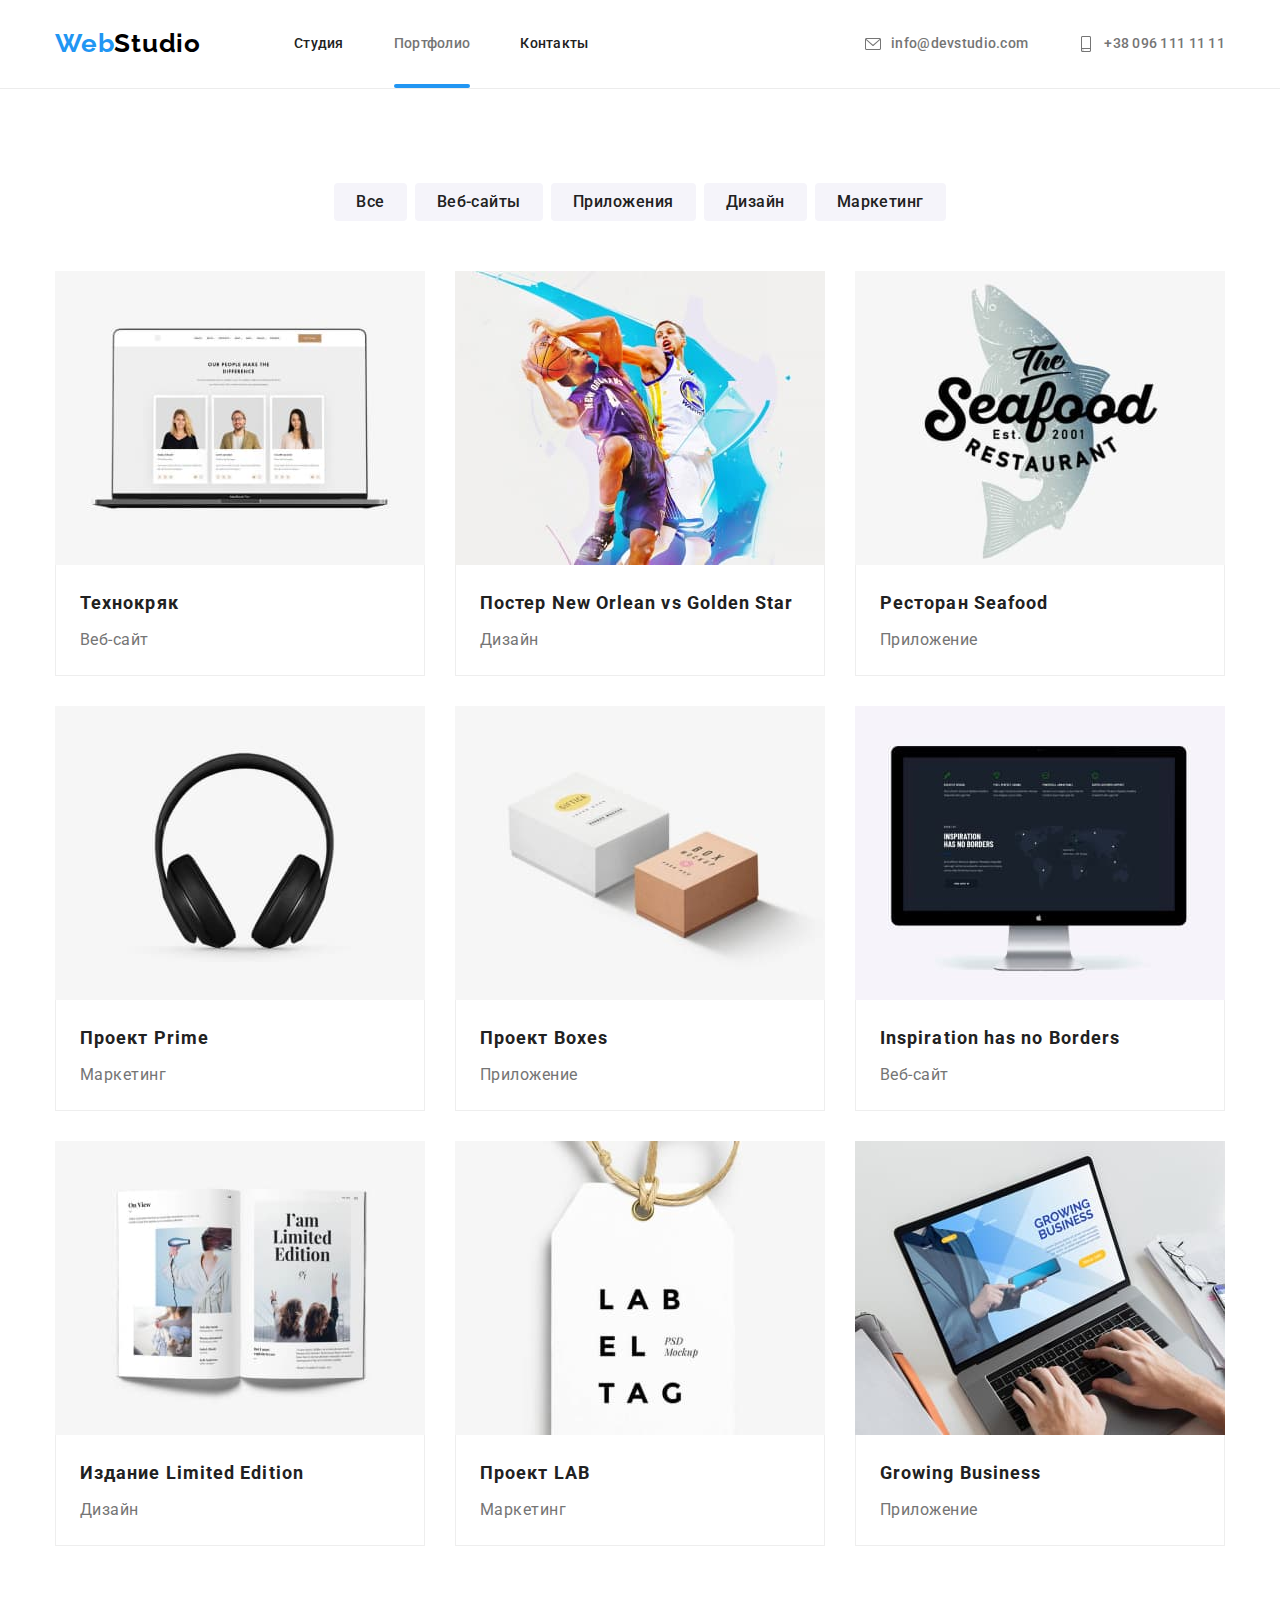
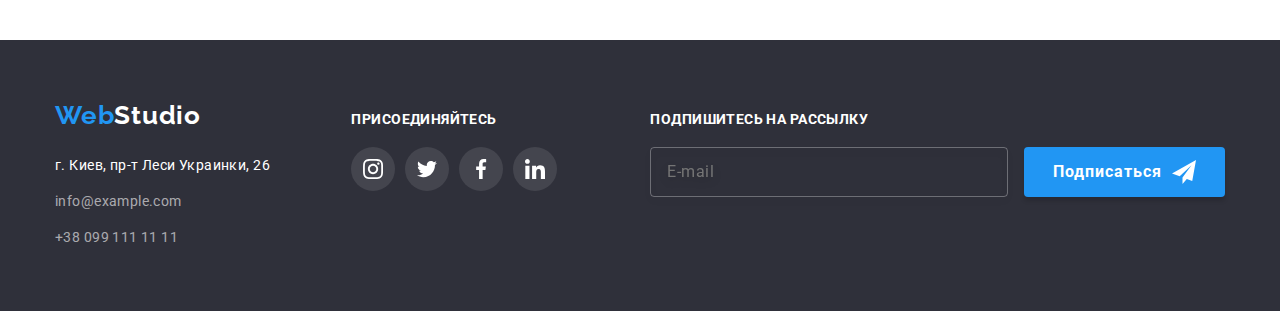
==== commit 0558a5d0: "перевел сайт на препроцессоры" ====
--- a/portfolio.html
+++ b/portfolio.html
@@ -12,7 +12,6 @@
         href="https://fonts.googleapis.com/css2?family=Raleway:wght@700&family=Roboto:wght@400;500;700;900&display=swap"
         rel="stylesheet">
     <link rel="stylesheet" href="./css/main.min.css">
-    <link rel="stylesheet" href="./css/styles.css">
 </head>
 
 <body>
--- a/css/main.min.css
+++ b/css/main.min.css
@@ -1 +1 @@
-/*! modern-normalize v1.1.0 | MIT License | https://github.com/sindresorhus/modern-normalize */*,::before,::after{-webkit-box-sizing:border-box;box-sizing:border-box}html{line-height:1.15;-webkit-text-size-adjust:100%;-moz-tab-size:4;-o-tab-size:4;tab-size:4}body{margin:0;font-family:system-ui,-apple-system,"Segoe UI",Roboto,Helvetica,Arial,sans-serif,"Apple Color Emoji","Segoe UI Emoji"}hr{height:0;color:inherit}abbr[title]{-webkit-text-decoration:underline dotted;text-decoration:underline dotted}b,strong{font-weight:bolder}code,kbd,samp,pre{font-family:ui-monospace,SFMono-Regular,Consolas,"Liberation Mono",Menlo,monospace;font-size:1em}small{font-size:80%}sub,sup{font-size:75%;line-height:0;position:relative;vertical-align:baseline}sub{bottom:-0.25em}sup{top:-0.5em}table{text-indent:0;border-color:inherit}button,input,optgroup,select,textarea{font-family:inherit;font-size:100%;line-height:1.15;margin:0}button,select{text-transform:none}button,[type=button],[type=reset],[type=submit]{-webkit-appearance:button}::-moz-focus-inner{border-style:none;padding:0}:-moz-focusring{outline:1px dotted ButtonText}:-moz-ui-invalid{box-shadow:none}legend{padding:0}progress{vertical-align:baseline}::-webkit-inner-spin-button,::-webkit-outer-spin-button{height:auto}[type=search]{-webkit-appearance:textfield;outline-offset:-2px}::-webkit-search-decoration{-webkit-appearance:none}::-webkit-file-upload-button{-webkit-appearance:button;font:inherit}summary{display:list-item}/*# sourceMappingURL=main.min.css.map */+/*! modern-normalize v1.1.0 | MIT License | https://github.com/sindresorhus/modern-normalize */*,::before,::after{-webkit-box-sizing:border-box;box-sizing:border-box}html{line-height:1.15;-webkit-text-size-adjust:100%;-moz-tab-size:4;-o-tab-size:4;tab-size:4}body{margin:0;font-family:system-ui,-apple-system,"Segoe UI",Roboto,Helvetica,Arial,sans-serif,"Apple Color Emoji","Segoe UI Emoji"}hr{height:0;color:inherit}abbr[title]{-webkit-text-decoration:underline dotted;text-decoration:underline dotted}b,strong{font-weight:bolder}code,kbd,samp,pre{font-family:ui-monospace,SFMono-Regular,Consolas,"Liberation Mono",Menlo,monospace;font-size:1em}small{font-size:80%}sub,sup{font-size:75%;line-height:0;position:relative;vertical-align:baseline}sub{bottom:-0.25em}sup{top:-0.5em}table{text-indent:0;border-color:inherit}button,input,optgroup,select,textarea{font-family:inherit;font-size:100%;line-height:1.15;margin:0}button,select{text-transform:none}button,[type=button],[type=reset],[type=submit]{-webkit-appearance:button}::-moz-focus-inner{border-style:none;padding:0}:-moz-focusring{outline:1px dotted ButtonText}:-moz-ui-invalid{box-shadow:none}legend{padding:0}progress{vertical-align:baseline}::-webkit-inner-spin-button,::-webkit-outer-spin-button{height:auto}[type=search]{-webkit-appearance:textfield;outline-offset:-2px}::-webkit-search-decoration{-webkit-appearance:none}::-webkit-file-upload-button{-webkit-appearance:button;font:inherit}summary{display:list-item}:root{--body-color: #757575;--a-color: #212121;--title-services-color: #212121;--team-title-color: #212121;--team__name-color: #212121;--team__position-color: #757575}body{font-family:"Roboto",sans-serif;line-height:1.71;color:var(--body-color);margin:0}.link{text-decoration:none;font-size:14px;line-height:1.71;letter-spacing:.02em;color:var(--a-color);list-style:none}.container{width:1200px;margin-left:auto;margin-right:auto;padding-left:15px;padding-right:15px}.section{padding-top:94px;padding-bottom:94px}.lists{list-style:none}h1,h2,h3,h4,h5,h6,ul,p{margin:0;padding:0}img{display:block;max-width:100%;height:auto}.visually-hidden{position:absolute;width:1px;height:1px;margin:-1px;border:0;padding:0;white-space:nowrap;-webkit-clip-path:inset(100%);clip-path:inset(100%);clip:rect(0 0 0 0);overflow:hidden}:root{--body-color: #757575;--a-color: #212121;--title-services-color: #212121;--team-title-color: #212121;--team__name-color: #212121;--team__position-color: #757575}.header-nav__logo{font-family:"Raleway",sans-serif;font-weight:700;font-size:26px;line-height:1.2;letter-spacing:.03em;color:#000;margin-right:93px}.footer__content-logo-link{font-family:"Raleway",sans-serif;font-weight:700;font-size:26px;line-height:1.2;letter-spacing:.03em;color:#000}.header-nav__logo-decor,.footer__content-logo-decor{color:#2196f3}:root{--body-color: #757575;--a-color: #212121;--title-services-color: #212121;--team-title-color: #212121;--team__name-color: #212121;--team__position-color: #757575}.header{border-bottom:1px solid #ececec}.header-nav{display:-webkit-box;display:-ms-flexbox;display:flex;-webkit-box-pack:justify;-ms-flex-pack:justify;justify-content:space-between;-webkit-box-align:center;-ms-flex-align:center;align-items:center}.header-nav__navigation{display:-webkit-box;display:-ms-flexbox;display:flex;-webkit-box-align:center;-ms-flex-align:center;align-items:center}.header-nav__list{display:-webkit-box;display:-ms-flexbox;display:flex;list-style:none}.header-nav__item{margin-right:50px;position:relative}.header-nav__item:last-child{margin-right:0}.header-nav>.lists{display:-webkit-box;display:-ms-flexbox;display:flex}.header-nav__email{margin-right:50px}.header-nav__link{font-weight:500;padding-top:32px;padding-bottom:32px;display:block;-webkit-transition:color 250ms cubic-bezier(0.4, 0, 0.2, 1);transition:color 250ms cubic-bezier(0.4, 0, 0.2, 1)}.header-nav__link:hover,.header-nav__link:focus{color:#2196f3}.header-nav__email-link,.header-nav__tel-link{color:#757575;font-weight:500;padding-top:32px;padding-bottom:32px;display:-webkit-inline-box;display:-ms-inline-flexbox;display:inline-flex;-webkit-box-align:center;-ms-flex-align:center;align-items:center;-webkit-transition:color 250ms cubic-bezier(0.4, 0, 0.2, 1);transition:color 250ms cubic-bezier(0.4, 0, 0.2, 1)}.header-nav__email-link:hover,.header-nav__email-link:focus,.header-nav__email-link:hover,.header-nav__email-link:focus,.header-nav__tel-link:hover,.header-nav__tel-link:focus,.header-nav__tel-link:hover,.header-nav__tel-link:focus{color:#2196f3}.header-nav__email-icon{width:16px;height:16px;fill:currentColor;margin-right:10px}.header-nav__tel-icon{width:16px;height:16px;fill:currentColor;margin-right:10px}.active-page1{color:var(--header-nav__link-hover-focus-color)}.active-page1::after{content:"";width:100%;height:4px;background:#2196f3;color:#2196f3;border-radius:2px;position:absolute;bottom:0;left:0;opacity:1;-webkit-transition:opacity 250ms cubic-bezier(0.4, 0, 0.2, 1);transition:opacity 250ms cubic-bezier(0.4, 0, 0.2, 1)}.active-page2{color:var(--header-nav__link-hover-focus-color)}.active-page2::after{content:"";width:100%;height:4px;background:#2196f3;border-radius:2px;position:absolute;bottom:0;left:0;opacity:1;-webkit-transition:opacity 250ms cubic-bezier(0.4, 0, 0.2, 1);transition:opacity 250ms cubic-bezier(0.4, 0, 0.2, 1)}:root{--body-color: #757575;--a-color: #212121;--title-services-color: #212121;--team-title-color: #212121;--team__name-color: #212121;--team__position-color: #757575}.hero{padding-top:200px;padding-bottom:200px;text-align:center;max-width:1600px;height:600px;margin-right:auto;margin-left:auto;background:-webkit-gradient(linear, left bottom, left top, from(rgba(47, 48, 58, 0.4)), to(rgba(47, 48, 58, 0.4))),url(../images/hero.jpg);background:linear-gradient(0deg, rgba(47, 48, 58, 0.4), rgba(47, 48, 58, 0.4)),url(../images/hero.jpg);background-color:#212121;background-repeat:no-repeat;background-size:contain;background-position:center}.hero__title{font-weight:900;font-size:44px;line-height:1.4;letter-spacing:.06em;text-transform:uppercase;color:#fff;width:696px;margin-left:auto;margin-right:auto;margin-bottom:30px}.hero__button{font-weight:700;font-size:16px;line-height:1.9;letter-spacing:.06em;padding:10px 32px;background-color:#2196f3;color:#fff;border:none;cursor:pointer;-webkit-box-shadow:0px 4px 4px rgba(0,0,0,.15);box-shadow:0px 4px 4px rgba(0,0,0,.15);border-radius:4px}.hero__button:hover{background:#188ce8}.backdrop{position:fixed;top:0;left:0;width:100%;height:100%;background:rgba(0,0,0,.2);z-index:1;-webkit-transition:opacity 250ms cubic-bezier(0.4, 0, 0.2, 1),visibility 250ms cubic-bezier(0.4, 0, 0.2, 1);transition:opacity 250ms cubic-bezier(0.4, 0, 0.2, 1),visibility 250ms cubic-bezier(0.4, 0, 0.2, 1)}.backdrop.is-hidden{opacity:0;pointer-events:none;visibility:hidden}.backdrop__modal{position:absolute;top:50%;left:50%;-webkit-transform:translate(-50%, -50%);transform:translate(-50%, -50%);margin:0;padding:0;height:581px;width:528px;background-color:#fff;background:#fff;-webkit-box-shadow:0px 1px 3px rgba(0,0,0,.12),0px 1px 1px rgba(0,0,0,.14),0px 2px 1px rgba(0,0,0,.2);box-shadow:0px 1px 3px rgba(0,0,0,.12),0px 1px 1px rgba(0,0,0,.14),0px 2px 1px rgba(0,0,0,.2);border-radius:4px}.backdrop__modal-icon--close{width:18px;height:18px;-webkit-transition:fill 250ms cubic-bezier(0.4, 0, 0.2, 1);transition:fill 250ms cubic-bezier(0.4, 0, 0.2, 1)}.backdrop__modal-icon--close:hover,.backdrop__modal-icon--close:focus{fill:#2196f3}.backdrop__modal-btn{position:absolute;top:8px;left:490px;display:-webkit-box;display:-ms-flexbox;display:flex;-webkit-box-align:center;-ms-flex-align:center;align-items:center;-webkit-box-pack:center;-ms-flex-pack:center;justify-content:center;width:30px;height:30px;background:#fff;border:1px solid rgba(0,0,0,.1);border-radius:50%;cursor:pointer}.backdrop__modal-form-title{font-weight:700;font-size:20px;line-height:1.15;text-align:center;letter-spacing:.03em;color:#212121;margin-bottom:12px}.backdrop__modal-form{padding:40px}.backdrop__modal-form-group{margin-bottom:20px}.backdrop__modal-form-group,.backdrop__modal-form-field{display:block;margin-bottom:10px;line-height:1.16}.backdrop:last-child{display:block;margin-bottom:0}.backdrop__modal-form-name{display:block;font-weight:400;font-size:12px;line-height:1.16;letter-spacing:.01em;color:#757575;margin-bottom:4px}.backdrop__modal-form-input{display:inline-block;border:1px solid rgba(33,33,33,.2);border-radius:4px;width:100%;height:40px;padding-left:40px;font-weight:400;font-size:12px;line-height:1.16;letter-spacing:.01em;color:#000;-webkit-transition:border-color 250ms cubic-bezier(0.4, 0, 0.2, 1),outline 250ms cubic-bezier(0.4, 0, 0.2, 1);transition:border-color 250ms cubic-bezier(0.4, 0, 0.2, 1),outline 250ms cubic-bezier(0.4, 0, 0.2, 1)}.backdrop__modal-form-input-icon{position:relative;fill:#000}.backdrop__modal-form-icon{position:absolute;top:0;left:12px;width:18px;height:18px;fill:#000;-webkit-transition:fill 250ms cubic-bezier(0.4, 0, 0.2, 1);transition:fill 250ms cubic-bezier(0.4, 0, 0.2, 1)}.backdrop__modal-form-input:focus~.backdrop__modal-form-icon{fill:#2196f3}.backdrop__modal-form-input:focus{border-color:#2196f3;outline:#2196f3}.backdrop__modal-form-textarea{display:block;border:1px solid rgba(33,33,33,.2);border-radius:4px;width:100%;height:120px;padding-top:12px;padding-bottom:12px;padding-left:16px;padding-right:16px;width:100%;resize:none;font-weight:400;font-size:12px;line-height:1.16;letter-spacing:.01em;color:#000;-webkit-transition:border-color 250ms cubic-bezier(0.4, 0, 0.2, 1),outline 250ms cubic-bezier(0.4, 0, 0.2, 1);transition:border-color 250ms cubic-bezier(0.4, 0, 0.2, 1),outline 250ms cubic-bezier(0.4, 0, 0.2, 1)}.backdrop__modal-form-textarea:focus{border-color:#2196f3;outline:#2196f3}.backdrop__modal-form-agreement{display:-webkit-box;display:-ms-flexbox;display:flex;-webkit-box-align:center;-ms-flex-align:center;align-items:center;-webkit-box-pack:center;-ms-flex-pack:center;justify-content:center;margin-bottom:30px}.backdrop__modal-form-agreement-checkbox{position:absolute;width:1px;height:1px;margin:-1px;border:0;padding:0;clip:rect(0 0 0 0);overflow:hidden}.backdrop__modal-form-agreement-discr{display:block;font-weight:400;font-size:14px;line-height:1.71;letter-spacing:.03em;color:#757575;margin-left:7px}.backdrop__modal-form-agreement-icon-span{border:1.5px solid #000;border-radius:3px;width:15px;height:15px;position:relative}.backdrop__modal-form-agreement-checkbox:checked+.backdrop__modal-form-agreement-icon-span{border:none}.backdrop__modal-form-agreement-icon{position:absolute;top:0;left:0;width:inherit;height:inherit;opacity:0}.backdrop__modal-form-agreement-checkbox:checked~.backdrop__modal-form-agreement-icon-span .backdrop__modal-form-agreement-icon{opacity:1;-webkit-transition:opacity 250ms cubic-bezier(0.4, 0, 0.2, 1);transition:opacity 250ms cubic-bezier(0.4, 0, 0.2, 1);border:1px solid #2196f3;border-radius:3px}.backdrop__modal-form-agreement-terms{color:#2196f3}.backdrop__modal-form-submit-btn{display:block;margin:0 auto;padding-top:10px;padding-bottom:10px;padding-left:55px;padding-right:55px;cursor:pointer;background:#188ce8;-webkit-box-shadow:0px 4px 4px rgba(0,0,0,.15);box-shadow:0px 4px 4px rgba(0,0,0,.15);border:none;border-radius:4px;font-weight:700;font-size:16px;line-height:1.88;letter-spacing:.06em;color:#fff}.icon-agreement{display:-webkit-box;display:-ms-flexbox;display:flex;-webkit-box-align:center;-ms-flex-align:center;align-items:center}:root{--body-color: #757575;--a-color: #212121;--title-services-color: #212121;--team-title-color: #212121;--team__name-color: #212121;--team__position-color: #757575}.advantages__list{display:-webkit-box;display:-ms-flexbox;display:flex}.advantages__item{width:270px;margin-right:30px}.advantages__item:last-child{margin-right:0}.advantages__svg{background-color:#f5f4fa;height:120px;margin-bottom:30px;border-radius:4px;display:-webkit-box;display:-ms-flexbox;display:flex;-webkit-box-align:center;-ms-flex-align:center;align-items:center;-webkit-box-pack:center;-ms-flex-pack:center;justify-content:center}.advantages__svg-icon{width:70px;height:70px}.advantages__title{font-size:14px;font-weight:700;line-height:1.14;letter-spacing:.03em;text-transform:uppercase;color:#212121;margin-bottom:10px}.advantages__content{letter-spacing:.03em;color:#757575;font-size:14px}.services{padding-top:0;z-index:0}.title-services{font-weight:700;font-size:36px;line-height:1.17;text-align:center;letter-spacing:.03em;color:#212121;margin-bottom:50px}.services__list{display:-webkit-box;display:-ms-flexbox;display:flex}.services__item{margin-right:30px;position:relative}.services__item:last-child{margin-right:0}.services__disr{display:-webkit-box;display:-ms-flexbox;display:flex;-webkit-box-align:center;-ms-flex-align:center;align-items:center;-webkit-box-pack:center;-ms-flex-pack:center;justify-content:center;position:absolute;bottom:0;width:100%;height:70px;background:rgba(47,48,58,.8);font-weight:700;font-size:14px;line-height:16px;letter-spacing:.03em;text-transform:uppercase;color:#fff}.team{background-color:#f5f4fa}.team__list{display:-webkit-box;display:-ms-flexbox;display:flex}.team__item{margin-right:30px;-webkit-box-shadow:0px 1px 3px rgba(0,0,0,.12),0px 1px 1px rgba(0,0,0,.14),0px 2px 1px rgba(0,0,0,.2);box-shadow:0px 1px 3px rgba(0,0,0,.12),0px 1px 1px rgba(0,0,0,.14),0px 2px 1px rgba(0,0,0,.2);border-radius:0px 0px 4px 4px;background-color:#fff}.team__item:last-child{margin-right:0}.team__name-position{padding-top:30px;padding-bottom:30px}.team__item .team__name{font-weight:500;font-size:16px;line-height:1.19;letter-spacing:.03em;color:#212121;text-align:center;margin-bottom:10px}.team__item .team__position{font-size:16px;line-height:1.19;letter-spacing:.03em;color:#757575;text-align:center;margin-bottom:16px}.team-title{font-weight:700;font-size:36px;line-height:1.17;text-align:center;letter-spacing:.03em;color:#212121;margin-bottom:50px}.team-social-icons__list{display:-webkit-box;display:-ms-flexbox;display:flex;-webkit-box-pack:center;-ms-flex-pack:center;justify-content:center}.team-social-icon__link-svg{margin-right:10px}.team-social-icon__link-svg:last-child{margin-right:0}.team-social-icon__link{width:44px;height:44px;border:none;border-radius:50%;padding:0;display:-webkit-inline-box;display:-ms-inline-flexbox;display:inline-flex;-webkit-box-align:center;-ms-flex-align:center;align-items:center;-webkit-box-pack:center;-ms-flex-pack:center;justify-content:center;color:#afb1b8;background-color:#fff;-webkit-transition:background-color 250ms cubic-bezier(0.4, 0, 0.2, 1),color 250ms cubic-bezier(0.4, 0, 0.2, 1),fill 250ms cubic-bezier(0.4, 0, 0.2, 1);transition:background-color 250ms cubic-bezier(0.4, 0, 0.2, 1),color 250ms cubic-bezier(0.4, 0, 0.2, 1),fill 250ms cubic-bezier(0.4, 0, 0.2, 1)}.team-social-icon__link:hover,.team-social-icon__link:focus{background-color:#2196f3;color:#fff}.team-social__icon{fill:currentColor;width:20px;height:20px}:root{--body-color: #757575;--a-color: #212121;--title-services-color: #212121;--team-title-color: #212121;--team__name-color: #212121;--team__position-color: #757575}.clients__title{font-weight:700;font-size:36px;line-height:1.16;text-align:center;letter-spacing:.03em;color:#212121;margin-bottom:50px}.clients__list{display:-webkit-box;display:-ms-flexbox;display:flex;-webkit-box-align:center;-ms-flex-align:center;align-items:center;-webkit-box-pack:center;-ms-flex-pack:center;justify-content:center}.clients__item{margin-right:30px}.clients__item:last-child{margin-right:0}.clients__link{width:170px;height:92px;color:#afb1b8;border:1px solid #afb1b8;border-radius:4px;display:-webkit-box;display:-ms-flexbox;display:flex;-webkit-box-align:center;-ms-flex-align:center;align-items:center;-webkit-box-pack:center;-ms-flex-pack:center;justify-content:center;-webkit-transition:color 250ms cubic-bezier(0.4, 0, 0.2, 1),border 250ms cubic-bezier(0.4, 0, 0.2, 1);transition:color 250ms cubic-bezier(0.4, 0, 0.2, 1),border 250ms cubic-bezier(0.4, 0, 0.2, 1)}.clients__link:hover,.clients__link:focus{border:1px solid #2196f3;color:#2196f3}.clients__icon{width:106px;height:60px;fill:currentColor}.clients__icon:hover,.clients__icon:focus{fill:#2196f3}:root{--body-color: #757575;--a-color: #212121;--title-services-color: #212121;--team-title-color: #212121;--team__name-color: #212121;--team__position-color: #757575}.filter__list{display:-webkit-box;display:-ms-flexbox;display:flex;-webkit-box-align:center;-ms-flex-align:center;align-items:center;-webkit-box-pack:center;-ms-flex-pack:center;justify-content:center;margin-bottom:50px}.filter__btn{font-weight:500;font-size:16px;line-height:1.62;text-align:center;letter-spacing:.03em;color:#212121;border:none;background-color:#f5f4fa;padding:6px 22px;cursor:pointer;border-radius:4px;-webkit-transition:background-color 250ms cubic-bezier(0.4, 0, 0.2, 1),color 250ms cubic-bezier(0.4, 0, 0.2, 1),-webkit-box-shadow 250ms cubic-bezier(0.4, 0, 0.2, 1),-webkit-box-shadow 250ms cubic-bezier(0.4, 0, 0.2, 1);transition:background-color 250ms cubic-bezier(0.4, 0, 0.2, 1),color 250ms cubic-bezier(0.4, 0, 0.2, 1),-webkit-box-shadow 250ms cubic-bezier(0.4, 0, 0.2, 1),-webkit-box-shadow 250ms cubic-bezier(0.4, 0, 0.2, 1);transition:background-color 250ms cubic-bezier(0.4, 0, 0.2, 1),color 250ms cubic-bezier(0.4, 0, 0.2, 1),box-shadow 250ms cubic-bezier(0.4, 0, 0.2, 1),box-shadow 250ms cubic-bezier(0.4, 0, 0.2, 1);transition:background-color 250ms cubic-bezier(0.4, 0, 0.2, 1),color 250ms cubic-bezier(0.4, 0, 0.2, 1),box-shadow 250ms cubic-bezier(0.4, 0, 0.2, 1),box-shadow 250ms cubic-bezier(0.4, 0, 0.2, 1),-webkit-box-shadow 250ms cubic-bezier(0.4, 0, 0.2, 1),-webkit-box-shadow 250ms cubic-bezier(0.4, 0, 0.2, 1)}.filter__btn:hover,.filter__btn:focus{background-color:#2196f3;color:#fff;-webkit-box-shadow:0px 3px 1px rgba(0,0,0,.1),0px 1px 2px rgba(0,0,0,.08),0px 2px 2px rgba(0,0,0,.12);box-shadow:0px 3px 1px rgba(0,0,0,.1),0px 1px 2px rgba(0,0,0,.08),0px 2px 2px rgba(0,0,0,.12)}.filter__item{margin-right:8px}.filter__item:last-of-type{margin-right:0}.cards__list{display:-webkit-box;display:-ms-flexbox;display:flex;-ms-flex-wrap:wrap;flex-wrap:wrap;-webkit-box-pack:center;-ms-flex-pack:center;justify-content:center;background:#fff}.cards__item{margin-right:30px;margin-bottom:30px}.cards__item-img-discr{position:relative;overflow:hidden}.cards__item-discr{position:absolute;display:block;content:"";width:100%;height:100%;background-color:rgba(33,150,243,.9);font-weight:400;font-size:18px;line-height:1.56;letter-spacing:.03em;color:#fff;padding-top:63px;padding-bottom:63px;padding-left:24px;padding-right:24px;-webkit-transform:translateY(100%);transform:translateY(100%);-webkit-transition:-webkit-transform 250ms cubic-bezier(0.4, 0, 0.2, 1);transition:-webkit-transform 250ms cubic-bezier(0.4, 0, 0.2, 1);transition:transform 250ms cubic-bezier(0.4, 0, 0.2, 1);transition:transform 250ms cubic-bezier(0.4, 0, 0.2, 1), -webkit-transform 250ms cubic-bezier(0.4, 0, 0.2, 1)}.cards__item:nth-child(3n+3){margin-right:0}.cards__item:nth-last-child(-n+3){margin-bottom:0}.cards__item-title{font-weight:700;font-size:18px;line-height:2;letter-spacing:.06em;color:#212121;margin-bottom:4px}.cards__item-type{font-size:16px;line-height:1.87;letter-spacing:.03em;color:#757575}.card-link{-webkit-transition:-webkit-box-shadow 250ms cubic-bezier(0.4, 0, 0.2, 1);transition:-webkit-box-shadow 250ms cubic-bezier(0.4, 0, 0.2, 1);transition:box-shadow 250ms cubic-bezier(0.4, 0, 0.2, 1);transition:box-shadow 250ms cubic-bezier(0.4, 0, 0.2, 1), -webkit-box-shadow 250ms cubic-bezier(0.4, 0, 0.2, 1)}.card-link:hover,.card-link:focus{-webkit-box-shadow:0px 1px 1px rgba(0,0,0,.12),0px 4px 4px rgba(0,0,0,.06),1px 4px 6px rgba(0,0,0,.16);box-shadow:0px 1px 1px rgba(0,0,0,.12),0px 4px 4px rgba(0,0,0,.06),1px 4px 6px rgba(0,0,0,.16);display:block}.card-link:hover .cards__item-discr,.card-link:focus .cards__item-discr{-webkit-transform:translateY(0);transform:translateY(0)}.card__item-content{padding-top:20px;padding-bottom:20px;padding-left:24px;padding-right:24px;border-left:1px solid #eee;border-right:1px solid #eee;border-bottom:1px solid #eee}:root{--body-color: #757575;--a-color: #212121;--title-services-color: #212121;--team-title-color: #212121;--team__name-color: #212121;--team__position-color: #757575}.footer{background-color:#2f303a;padding-top:60px;padding-bottom:60px}.footer__content{-webkit-box-flex:1;-ms-flex-positive:1;flex-grow:1;margin-right:70px}.footer__content-container{display:-webkit-box;display:-ms-flexbox;display:flex;-webkit-box-align:baseline;-ms-flex-align:baseline;align-items:baseline}.footer__content-logo-link{display:block;margin-bottom:20px;color:#fff}.footer__address-link{color:#fff;letter-spacing:.03em;font-style:normal}.footer__address-item{margin-bottom:9px}.footer__address-item:last-child{margin-bottom:0}.footer__address-link-email,.footer__address-link-tel{color:rgba(255,255,255,.6);letter-spacing:.03em;font-style:normal}.footer__socials{margin-right:93px}.footer__socials-title{font-weight:700;font-size:14px;line-height:16px;letter-spacing:.03em;text-transform:uppercase;color:#fff;margin-bottom:20px}.footer__socials-icons-list{display:-webkit-box;display:-ms-flexbox;display:flex;-webkit-box-align:center;-ms-flex-align:center;align-items:center;-webkit-box-pack:center;-ms-flex-pack:center;justify-content:center}.footer__socials-icon-link{margin-right:10px}.footer__socials-icon-link:last-child{margin-right:0}.footer__socials-link{width:44px;height:44px;border:none;border-radius:50%;padding:0;display:-webkit-inline-box;display:-ms-inline-flexbox;display:inline-flex;-webkit-box-align:center;-ms-flex-align:center;align-items:center;-webkit-box-pack:center;-ms-flex-pack:center;justify-content:center;color:#fff;background:rgba(255,255,255,.1);-webkit-transition:background-color 250ms cubic-bezier(0.4, 0, 0.2, 1);transition:background-color 250ms cubic-bezier(0.4, 0, 0.2, 1)}.footer__socials-link:hover,.footer__socials-link:focus{background-color:#2196f3}.footer__socials-icon{fill:currentColor;width:20px;height:20px;-webkit-transition:background-color 250ms cubic-bezier(0.4, 0, 0.2, 1);transition:background-color 250ms cubic-bezier(0.4, 0, 0.2, 1)}.footer__socials-icon:hover,.footer__socials-icon:focus{background-color:#2196f3}.footer__subscribe-discr{display:-webkit-box;display:-ms-flexbox;display:flex;-webkit-box-align:baseline;-ms-flex-align:baseline;align-items:baseline;font-weight:700;font-size:14px;line-height:16px;letter-spacing:.03em;text-transform:uppercase;color:#fff;margin-bottom:20px}.footer__subscribe-input{width:358px;height:50px;background-color:inherit;border:1px solid rgba(255,255,255,.3);-webkit-filter:drop-shadow(0px 4px 4px rgba(0, 0, 0, 0.15));filter:drop-shadow(0px 4px 4px rgba(0, 0, 0, 0.15));border-radius:4px;padding-left:16px;padding-right:16px;margin-right:12px;font-weight:400;font-size:16px;line-height:1.25;letter-spacing:.03em;color:rgba(255,255,255,.6)}.footer__subscribe-btn{display:-webkit-inline-box;display:-ms-inline-flexbox;display:inline-flex;-webkit-box-align:center;-ms-flex-align:center;align-items:center;padding-top:10px;padding-bottom:10px;padding-left:29px;padding-right:29px;font-weight:700;font-size:16px;line-height:1.88;letter-spacing:.06em;color:#fff;border:none;background:#2196f3;-webkit-box-shadow:0px 4px 4px rgba(0,0,0,.15);box-shadow:0px 4px 4px rgba(0,0,0,.15);border-radius:4px;cursor:pointer}.footer__subscribe-icon{margin-left:10px;width:24px;height:24px;fill:#fff}/*# sourceMappingURL=main.min.css.map */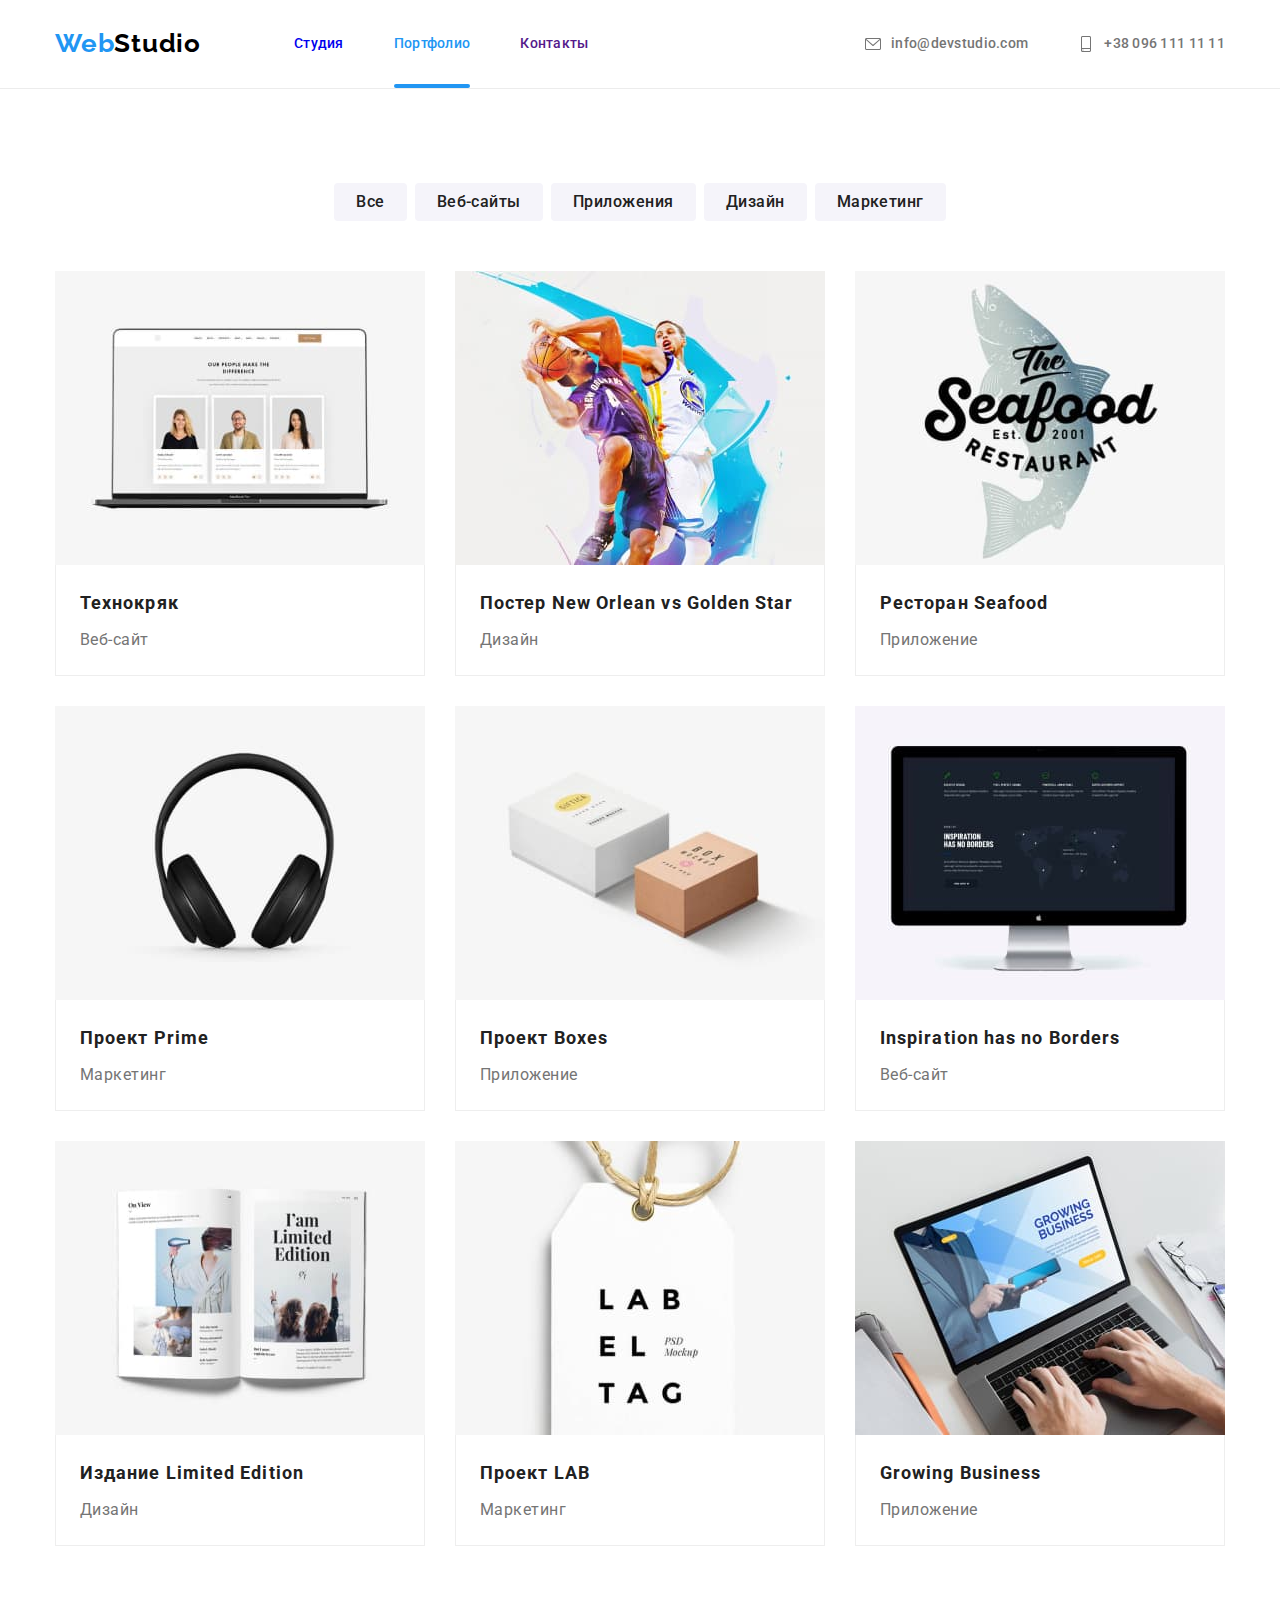
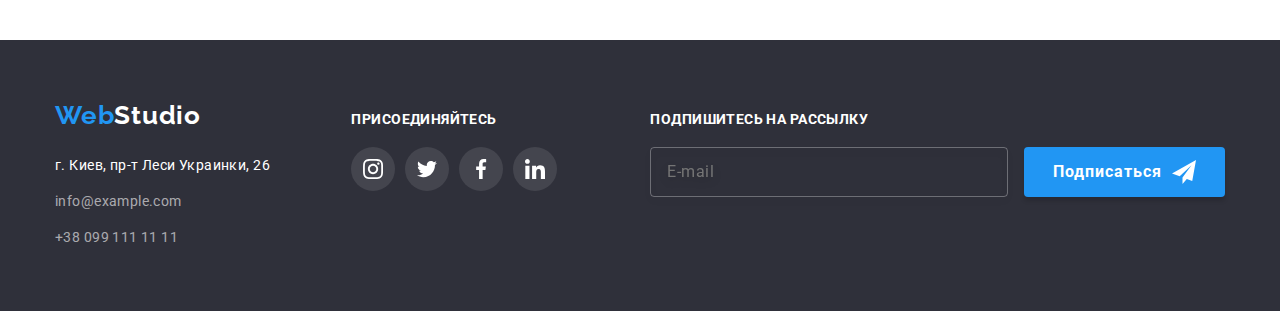
==== commit fbc3d0d8: "fix bags" ====
--- a/portfolio.html
+++ b/portfolio.html
@@ -18,29 +18,49 @@
     <!--Шапка сайта. Навигация-->
 
     <header class="header">
-        <div class="container">
-            <div class="header-nav">
-                <nav class="header-nav__navigation">
-                    <a class="header-nav__logo link" href="./index.html"><span class="header-nav__logo-decor">Web</span>Studio</a>
-                    <ul class="header-nav__list">
-                        <li class="header-nav__item"><a class="header-nav__link link" href="./index.html">Студия</a></li>
-                        <li class="header-nav__item"><a class="header-nav__link active-page2 link" href="./portfolio.html">Портфолио</a></li>
-                        <li class="header-nav__item"><a class="header-nav__link link" href="">Контакты</a></li>
-                    </ul>
-                </nav>
-                <ul class="header-nav__list">
-                    <li class="header-nav__email"><a class="header-nav__email-link link" href="mailto:info@devstudio.com">
-                            <svg class="header-nav__email-icon">
-                                <use href="./images/icons.svg#icon-email"></use>
-                            </svg>info@devstudio.com</a></li>
-                    <li class="header-nav__tel"><a class="header-nav__tel-link link" href="tel:+380961111111">
-                            <svg class="header-nav__tel-icon">
-                                <use href="./images/icons.svg#icon-phone"></use>
-                            </svg>+38 096 111 11 11</a></li>
-                </ul>
-            </div>
+        <div class="container header__container">
+          <nav class="navigation">
+            <a class="logo logo-header" href="./index.html">
+              <span class="logo__decor">Web</span>Studio
+            </a>
+            <ul class="list-nav">
+              <li class="list-nav__item">
+                <a class="list-nav__link" href="./index.html">
+                  Студия
+                </a>
+              </li>
+              <li class="list-nav__item">
+                <a class="list-nav__link list-nav__link--active-page" href="./portfolio.html">
+                  Портфолио
+                </a>
+              </li>
+              <li class="list-nav__item">
+                <a class="list-nav__link" href="">
+                  Контакты
+                </a>
+              </li>
+            </ul>
+          </nav>
+          <ul class="list-contact">
+            <li class="list-contact__email">
+              <a class="list-contact__link" href="mailto:info@devstudio.com">
+                <svg class="list-contact__icon">
+                  <use href="./images/icons.svg#icon-email"></use>
+                </svg>
+                info@devstudio.com
+              </a>
+            </li>
+            <li class="list-contact__tel">
+              <a class="list-contact__link" href="tel:+380961111111">
+                <svg class="list-contact__icon">
+                  <use href="./images/icons.svg#icon-phone"></use>
+                </svg>
+                +38 096 111 11 11
+              </a>
+            </li>
+          </ul>
         </div>
-    </header>
+      </header>
 
     <!--Главный раздел сайта MAIN-->
 
@@ -200,77 +220,77 @@
         </section>
     </main>
     <!--Подвал сайта-->
-    <footer class="footer">
-        <div class="container footer__content-container">
-            <div class="footer__content">
-                <a class="footer__content-logo-link link" href="./index.html"><span class="footer__content-logo-decor">Web</span>Studio</a>
-                <address>
-                    <ul class="footer__address-list lists">
-                        <li class="footer__address-item">
-                            <a class="footer__address-link link"
-                                href="https://www.google.com.ua/maps/place/%D0%B1%D1%83%D0%BB.+%D0%9B%D0%B5%D1%81%D0%B8+%D0%A3%D0%BA%D1%80%D0%B0%D0%B8%D0%BD%D0%BA%D0%B8,+26,+%D0%9A%D0%B8%D0%B5%D0%B2,+02000/@50.4265841,30.5361971,17z/data=!3m1!4b1!4m5!3m4!1s0x40d4cf0e033ecbe9:0x57a4dffefec77da0!8m2!3d50.4265807!4d30.5383858?hl=ru"
-                                target="_blank">г.
-                                Киев, пр-т Леси Украинки, 26</a></li>
-                        <li class="footer__address-item">
-                            <a class="footer__address-link-email link"
-                                href="mailto:info@example.com">info@example.com</a></li>
-                        <li class="footer__address-item">
-                            <a class="footer__address-link-tel link" href="tel:+380991111111">+38 099 111 11
-                                11</a></li>
-                    </ul>
-                </address>
-            </div>
-
-            <!--Социальные иконки-->
-
-            <div class="footer__socials">
-                <p class="footer__socials-title">присоединяйтесь</p>
-                <ul class="footer__socials-icons-list">
-                    <li class="footer__socials-icon-link link">
-                        <a href="https://www.instagram.com/" class="footer__socials-link" target="_blank">
-                            <svg class="footer__socials-icon">
-                                <use href="./images/icons.svg#icon-instagram"></use>
-                            </svg>
-                        </a>
-                    </li>
-                    <li class="footer__socials-icon-link link">
-                        <a href="https://twitter.com/?lang=ru" class="footer__socials-link" target="_blank">
-                            <svg class="footer__socials-icon">
-                                <use href="./images/icons.svg#icon-twitter"></use>
-                            </svg>
-                        </a>
-                    </li>
-                    <li class="footer__socials-icon-link link">
-                        <a href="https://www.facebook.com/" class="footer__socials-link" target="_blank">
-                            <svg class="footer__socials-icon">
-                                <use href="./images/icons.svg#icon-facebook"></use>
-                            </svg>
-                        </a>
-                    </li>
-                    <li class="footer__socials-icon-link link">
-                        <a href="https://www.linkedin.com/" class="footer__socials-link" target="_blank">
-                            <svg class="footer__socials-icon">
-                                <use href="./images/icons.svg#icon-linkedin"></use>
-                            </svg>
-                        </a>
-                    </li>
-                </ul>
-            </div>
-
-            <!--Форма подписки-->
-
-            <form class="footer__subscribe">
-                <p class="footer__subscribe-discr">Подпишитесь на рассылку</p>
-                <input class="footer__subscribe-input" type="text" name="subscribe" placeholder="E-mail">
-                <button class="footer__subscribe-btn" type="submit">
-                    Подписаться
-                    <svg class="footer__subscribe-icon">
-                        <use href="./images/icons.svg#icon-plane"></use>
-                    </svg>
-                </button>
-            </form>
-        </div>
-    </footer>
+  <footer class="footer">
+    <div class="container content-container">
+      <div class="footer__content">
+        <a class="logo logo-footer" href="./index.html"><span class="logo__decor">Web</span>Studio</a>
+        <address>
+          <ul class="address-list">
+            <li class="address-list__item">
+              <a class="address-list__link"
+                href="https://www.google.com.ua/maps/place/%D0%B1%D1%83%D0%BB.+%D0%9B%D0%B5%D1%81%D0%B8+%D0%A3%D0%BA%D1%80%D0%B0%D0%B8%D0%BD%D0%BA%D0%B8,+26,+%D0%9A%D0%B8%D0%B5%D0%B2,+02000/@50.4265841,30.5361971,17z/data=!3m1!4b1!4m5!3m4!1s0x40d4cf0e033ecbe9:0x57a4dffefec77da0!8m2!3d50.4265807!4d30.5383858?hl=ru"
+                target="_blank">г. Киев, пр-т Леси Украинки, 26</a>
+            </li>
+            <li class="address-list__item">
+              <a class="address-list__email" href="mailto:info@example.com">info@example.com</a>
+            </li>
+            <li class="address-list__item">
+              <a class="address-list__tel" href="tel:+380991111111">+38 099 111 11 11</a>
+            </li>
+          </ul>
+        </address>
+      </div>
+
+      <!--Социальные иконки-->
+
+      <div class="socials">
+        <p class="socials__text">присоединяйтесь</p>
+        <ul class="socials__list">
+          <li class="socials__item">
+            <a href="https://www.instagram.com/" class="socials__link" target="_blank">
+              <svg class="socials__icon">
+                <use href="./images/icons.svg#icon-instagram"></use>
+              </svg>
+            </a>
+          </li>
+          <li class="socials__item">
+            <a href="https://twitter.com/?lang=ru" class="socials__link" target="_blank">
+              <svg class="socials__icon">
+                <use href="./images/icons.svg#icon-twitter"></use>
+              </svg>
+            </a>
+          </li>
+          <li class="socials__item">
+            <a href="https://www.facebook.com/" class="socials__link" target="_blank">
+              <svg class="socials__icon">
+                <use href="./images/icons.svg#icon-facebook"></use>
+              </svg>
+            </a>
+          </li>
+          <li class="socials__item">
+            <a href="https://www.linkedin.com/" class="socials__link" target="_blank">
+              <svg class="socials__icon">
+                <use href="./images/icons.svg#icon-linkedin"></use>
+              </svg>
+            </a>
+          </li>
+        </ul>
+      </div>
+
+      <!--Форма подписки-->
+
+      <form class="subscribe">
+        <p class="subscribe__text">Подпишитесь на рассылку</p>
+        <input class="subscribe__input" type="text" name="subscribe" placeholder="E-mail" />
+        <button class="subscribe__btn" type="submit">
+          Подписаться
+          <svg class="subscribe__icon">
+            <use href="./images/icons.svg#icon-plane"></use>
+          </svg>
+        </button>
+      </form>
+    </div>
+  </footer>
 </body>
 
 </html>--- a/css/main.min.css
+++ b/css/main.min.css
@@ -1 +1 @@
-/*! modern-normalize v1.1.0 | MIT License | https://github.com/sindresorhus/modern-normalize */*,::before,::after{-webkit-box-sizing:border-box;box-sizing:border-box}html{line-height:1.15;-webkit-text-size-adjust:100%;-moz-tab-size:4;-o-tab-size:4;tab-size:4}body{margin:0;font-family:system-ui,-apple-system,"Segoe UI",Roboto,Helvetica,Arial,sans-serif,"Apple Color Emoji","Segoe UI Emoji"}hr{height:0;color:inherit}abbr[title]{-webkit-text-decoration:underline dotted;text-decoration:underline dotted}b,strong{font-weight:bolder}code,kbd,samp,pre{font-family:ui-monospace,SFMono-Regular,Consolas,"Liberation Mono",Menlo,monospace;font-size:1em}small{font-size:80%}sub,sup{font-size:75%;line-height:0;position:relative;vertical-align:baseline}sub{bottom:-0.25em}sup{top:-0.5em}table{text-indent:0;border-color:inherit}button,input,optgroup,select,textarea{font-family:inherit;font-size:100%;line-height:1.15;margin:0}button,select{text-transform:none}button,[type=button],[type=reset],[type=submit]{-webkit-appearance:button}::-moz-focus-inner{border-style:none;padding:0}:-moz-focusring{outline:1px dotted ButtonText}:-moz-ui-invalid{box-shadow:none}legend{padding:0}progress{vertical-align:baseline}::-webkit-inner-spin-button,::-webkit-outer-spin-button{height:auto}[type=search]{-webkit-appearance:textfield;outline-offset:-2px}::-webkit-search-decoration{-webkit-appearance:none}::-webkit-file-upload-button{-webkit-appearance:button;font:inherit}summary{display:list-item}:root{--body-color: #757575;--a-color: #212121;--title-services-color: #212121;--team-title-color: #212121;--team__name-color: #212121;--team__position-color: #757575}body{font-family:"Roboto",sans-serif;line-height:1.71;color:var(--body-color);margin:0}.link{text-decoration:none;font-size:14px;line-height:1.71;letter-spacing:.02em;color:var(--a-color);list-style:none}.container{width:1200px;margin-left:auto;margin-right:auto;padding-left:15px;padding-right:15px}.section{padding-top:94px;padding-bottom:94px}.lists{list-style:none}h1,h2,h3,h4,h5,h6,ul,p{margin:0;padding:0}img{display:block;max-width:100%;height:auto}.visually-hidden{position:absolute;width:1px;height:1px;margin:-1px;border:0;padding:0;white-space:nowrap;-webkit-clip-path:inset(100%);clip-path:inset(100%);clip:rect(0 0 0 0);overflow:hidden}:root{--body-color: #757575;--a-color: #212121;--title-services-color: #212121;--team-title-color: #212121;--team__name-color: #212121;--team__position-color: #757575}.header-nav__logo{font-family:"Raleway",sans-serif;font-weight:700;font-size:26px;line-height:1.2;letter-spacing:.03em;color:#000;margin-right:93px}.footer__content-logo-link{font-family:"Raleway",sans-serif;font-weight:700;font-size:26px;line-height:1.2;letter-spacing:.03em;color:#000}.header-nav__logo-decor,.footer__content-logo-decor{color:#2196f3}:root{--body-color: #757575;--a-color: #212121;--title-services-color: #212121;--team-title-color: #212121;--team__name-color: #212121;--team__position-color: #757575}.header{border-bottom:1px solid #ececec}.header-nav{display:-webkit-box;display:-ms-flexbox;display:flex;-webkit-box-pack:justify;-ms-flex-pack:justify;justify-content:space-between;-webkit-box-align:center;-ms-flex-align:center;align-items:center}.header-nav__navigation{display:-webkit-box;display:-ms-flexbox;display:flex;-webkit-box-align:center;-ms-flex-align:center;align-items:center}.header-nav__list{display:-webkit-box;display:-ms-flexbox;display:flex;list-style:none}.header-nav__item{margin-right:50px;position:relative}.header-nav__item:last-child{margin-right:0}.header-nav>.lists{display:-webkit-box;display:-ms-flexbox;display:flex}.header-nav__email{margin-right:50px}.header-nav__link{font-weight:500;padding-top:32px;padding-bottom:32px;display:block;-webkit-transition:color 250ms cubic-bezier(0.4, 0, 0.2, 1);transition:color 250ms cubic-bezier(0.4, 0, 0.2, 1)}.header-nav__link:hover,.header-nav__link:focus{color:#2196f3}.header-nav__email-link,.header-nav__tel-link{color:#757575;font-weight:500;padding-top:32px;padding-bottom:32px;display:-webkit-inline-box;display:-ms-inline-flexbox;display:inline-flex;-webkit-box-align:center;-ms-flex-align:center;align-items:center;-webkit-transition:color 250ms cubic-bezier(0.4, 0, 0.2, 1);transition:color 250ms cubic-bezier(0.4, 0, 0.2, 1)}.header-nav__email-link:hover,.header-nav__email-link:focus,.header-nav__email-link:hover,.header-nav__email-link:focus,.header-nav__tel-link:hover,.header-nav__tel-link:focus,.header-nav__tel-link:hover,.header-nav__tel-link:focus{color:#2196f3}.header-nav__email-icon{width:16px;height:16px;fill:currentColor;margin-right:10px}.header-nav__tel-icon{width:16px;height:16px;fill:currentColor;margin-right:10px}.active-page1{color:var(--header-nav__link-hover-focus-color)}.active-page1::after{content:"";width:100%;height:4px;background:#2196f3;color:#2196f3;border-radius:2px;position:absolute;bottom:0;left:0;opacity:1;-webkit-transition:opacity 250ms cubic-bezier(0.4, 0, 0.2, 1);transition:opacity 250ms cubic-bezier(0.4, 0, 0.2, 1)}.active-page2{color:var(--header-nav__link-hover-focus-color)}.active-page2::after{content:"";width:100%;height:4px;background:#2196f3;border-radius:2px;position:absolute;bottom:0;left:0;opacity:1;-webkit-transition:opacity 250ms cubic-bezier(0.4, 0, 0.2, 1);transition:opacity 250ms cubic-bezier(0.4, 0, 0.2, 1)}:root{--body-color: #757575;--a-color: #212121;--title-services-color: #212121;--team-title-color: #212121;--team__name-color: #212121;--team__position-color: #757575}.hero{padding-top:200px;padding-bottom:200px;text-align:center;max-width:1600px;height:600px;margin-right:auto;margin-left:auto;background:-webkit-gradient(linear, left bottom, left top, from(rgba(47, 48, 58, 0.4)), to(rgba(47, 48, 58, 0.4))),url(../images/hero.jpg);background:linear-gradient(0deg, rgba(47, 48, 58, 0.4), rgba(47, 48, 58, 0.4)),url(../images/hero.jpg);background-color:#212121;background-repeat:no-repeat;background-size:contain;background-position:center}.hero__title{font-weight:900;font-size:44px;line-height:1.4;letter-spacing:.06em;text-transform:uppercase;color:#fff;width:696px;margin-left:auto;margin-right:auto;margin-bottom:30px}.hero__button{font-weight:700;font-size:16px;line-height:1.9;letter-spacing:.06em;padding:10px 32px;background-color:#2196f3;color:#fff;border:none;cursor:pointer;-webkit-box-shadow:0px 4px 4px rgba(0,0,0,.15);box-shadow:0px 4px 4px rgba(0,0,0,.15);border-radius:4px}.hero__button:hover{background:#188ce8}.backdrop{position:fixed;top:0;left:0;width:100%;height:100%;background:rgba(0,0,0,.2);z-index:1;-webkit-transition:opacity 250ms cubic-bezier(0.4, 0, 0.2, 1),visibility 250ms cubic-bezier(0.4, 0, 0.2, 1);transition:opacity 250ms cubic-bezier(0.4, 0, 0.2, 1),visibility 250ms cubic-bezier(0.4, 0, 0.2, 1)}.backdrop.is-hidden{opacity:0;pointer-events:none;visibility:hidden}.backdrop__modal{position:absolute;top:50%;left:50%;-webkit-transform:translate(-50%, -50%);transform:translate(-50%, -50%);margin:0;padding:0;height:581px;width:528px;background-color:#fff;background:#fff;-webkit-box-shadow:0px 1px 3px rgba(0,0,0,.12),0px 1px 1px rgba(0,0,0,.14),0px 2px 1px rgba(0,0,0,.2);box-shadow:0px 1px 3px rgba(0,0,0,.12),0px 1px 1px rgba(0,0,0,.14),0px 2px 1px rgba(0,0,0,.2);border-radius:4px}.backdrop__modal-icon--close{width:18px;height:18px;-webkit-transition:fill 250ms cubic-bezier(0.4, 0, 0.2, 1);transition:fill 250ms cubic-bezier(0.4, 0, 0.2, 1)}.backdrop__modal-icon--close:hover,.backdrop__modal-icon--close:focus{fill:#2196f3}.backdrop__modal-btn{position:absolute;top:8px;left:490px;display:-webkit-box;display:-ms-flexbox;display:flex;-webkit-box-align:center;-ms-flex-align:center;align-items:center;-webkit-box-pack:center;-ms-flex-pack:center;justify-content:center;width:30px;height:30px;background:#fff;border:1px solid rgba(0,0,0,.1);border-radius:50%;cursor:pointer}.backdrop__modal-form-title{font-weight:700;font-size:20px;line-height:1.15;text-align:center;letter-spacing:.03em;color:#212121;margin-bottom:12px}.backdrop__modal-form{padding:40px}.backdrop__modal-form-group{margin-bottom:20px}.backdrop__modal-form-group,.backdrop__modal-form-field{display:block;margin-bottom:10px;line-height:1.16}.backdrop:last-child{display:block;margin-bottom:0}.backdrop__modal-form-name{display:block;font-weight:400;font-size:12px;line-height:1.16;letter-spacing:.01em;color:#757575;margin-bottom:4px}.backdrop__modal-form-input{display:inline-block;border:1px solid rgba(33,33,33,.2);border-radius:4px;width:100%;height:40px;padding-left:40px;font-weight:400;font-size:12px;line-height:1.16;letter-spacing:.01em;color:#000;-webkit-transition:border-color 250ms cubic-bezier(0.4, 0, 0.2, 1),outline 250ms cubic-bezier(0.4, 0, 0.2, 1);transition:border-color 250ms cubic-bezier(0.4, 0, 0.2, 1),outline 250ms cubic-bezier(0.4, 0, 0.2, 1)}.backdrop__modal-form-input-icon{position:relative;fill:#000}.backdrop__modal-form-icon{position:absolute;top:0;left:12px;width:18px;height:18px;fill:#000;-webkit-transition:fill 250ms cubic-bezier(0.4, 0, 0.2, 1);transition:fill 250ms cubic-bezier(0.4, 0, 0.2, 1)}.backdrop__modal-form-input:focus~.backdrop__modal-form-icon{fill:#2196f3}.backdrop__modal-form-input:focus{border-color:#2196f3;outline:#2196f3}.backdrop__modal-form-textarea{display:block;border:1px solid rgba(33,33,33,.2);border-radius:4px;width:100%;height:120px;padding-top:12px;padding-bottom:12px;padding-left:16px;padding-right:16px;width:100%;resize:none;font-weight:400;font-size:12px;line-height:1.16;letter-spacing:.01em;color:#000;-webkit-transition:border-color 250ms cubic-bezier(0.4, 0, 0.2, 1),outline 250ms cubic-bezier(0.4, 0, 0.2, 1);transition:border-color 250ms cubic-bezier(0.4, 0, 0.2, 1),outline 250ms cubic-bezier(0.4, 0, 0.2, 1)}.backdrop__modal-form-textarea:focus{border-color:#2196f3;outline:#2196f3}.backdrop__modal-form-agreement{display:-webkit-box;display:-ms-flexbox;display:flex;-webkit-box-align:center;-ms-flex-align:center;align-items:center;-webkit-box-pack:center;-ms-flex-pack:center;justify-content:center;margin-bottom:30px}.backdrop__modal-form-agreement-checkbox{position:absolute;width:1px;height:1px;margin:-1px;border:0;padding:0;clip:rect(0 0 0 0);overflow:hidden}.backdrop__modal-form-agreement-discr{display:block;font-weight:400;font-size:14px;line-height:1.71;letter-spacing:.03em;color:#757575;margin-left:7px}.backdrop__modal-form-agreement-icon-span{border:1.5px solid #000;border-radius:3px;width:15px;height:15px;position:relative}.backdrop__modal-form-agreement-checkbox:checked+.backdrop__modal-form-agreement-icon-span{border:none}.backdrop__modal-form-agreement-icon{position:absolute;top:0;left:0;width:inherit;height:inherit;opacity:0}.backdrop__modal-form-agreement-checkbox:checked~.backdrop__modal-form-agreement-icon-span .backdrop__modal-form-agreement-icon{opacity:1;-webkit-transition:opacity 250ms cubic-bezier(0.4, 0, 0.2, 1);transition:opacity 250ms cubic-bezier(0.4, 0, 0.2, 1);border:1px solid #2196f3;border-radius:3px}.backdrop__modal-form-agreement-terms{color:#2196f3}.backdrop__modal-form-submit-btn{display:block;margin:0 auto;padding-top:10px;padding-bottom:10px;padding-left:55px;padding-right:55px;cursor:pointer;background:#188ce8;-webkit-box-shadow:0px 4px 4px rgba(0,0,0,.15);box-shadow:0px 4px 4px rgba(0,0,0,.15);border:none;border-radius:4px;font-weight:700;font-size:16px;line-height:1.88;letter-spacing:.06em;color:#fff}.icon-agreement{display:-webkit-box;display:-ms-flexbox;display:flex;-webkit-box-align:center;-ms-flex-align:center;align-items:center}:root{--body-color: #757575;--a-color: #212121;--title-services-color: #212121;--team-title-color: #212121;--team__name-color: #212121;--team__position-color: #757575}.advantages__list{display:-webkit-box;display:-ms-flexbox;display:flex}.advantages__item{width:270px;margin-right:30px}.advantages__item:last-child{margin-right:0}.advantages__svg{background-color:#f5f4fa;height:120px;margin-bottom:30px;border-radius:4px;display:-webkit-box;display:-ms-flexbox;display:flex;-webkit-box-align:center;-ms-flex-align:center;align-items:center;-webkit-box-pack:center;-ms-flex-pack:center;justify-content:center}.advantages__svg-icon{width:70px;height:70px}.advantages__title{font-size:14px;font-weight:700;line-height:1.14;letter-spacing:.03em;text-transform:uppercase;color:#212121;margin-bottom:10px}.advantages__content{letter-spacing:.03em;color:#757575;font-size:14px}.services{padding-top:0;z-index:0}.title-services{font-weight:700;font-size:36px;line-height:1.17;text-align:center;letter-spacing:.03em;color:#212121;margin-bottom:50px}.services__list{display:-webkit-box;display:-ms-flexbox;display:flex}.services__item{margin-right:30px;position:relative}.services__item:last-child{margin-right:0}.services__disr{display:-webkit-box;display:-ms-flexbox;display:flex;-webkit-box-align:center;-ms-flex-align:center;align-items:center;-webkit-box-pack:center;-ms-flex-pack:center;justify-content:center;position:absolute;bottom:0;width:100%;height:70px;background:rgba(47,48,58,.8);font-weight:700;font-size:14px;line-height:16px;letter-spacing:.03em;text-transform:uppercase;color:#fff}.team{background-color:#f5f4fa}.team__list{display:-webkit-box;display:-ms-flexbox;display:flex}.team__item{margin-right:30px;-webkit-box-shadow:0px 1px 3px rgba(0,0,0,.12),0px 1px 1px rgba(0,0,0,.14),0px 2px 1px rgba(0,0,0,.2);box-shadow:0px 1px 3px rgba(0,0,0,.12),0px 1px 1px rgba(0,0,0,.14),0px 2px 1px rgba(0,0,0,.2);border-radius:0px 0px 4px 4px;background-color:#fff}.team__item:last-child{margin-right:0}.team__name-position{padding-top:30px;padding-bottom:30px}.team__item .team__name{font-weight:500;font-size:16px;line-height:1.19;letter-spacing:.03em;color:#212121;text-align:center;margin-bottom:10px}.team__item .team__position{font-size:16px;line-height:1.19;letter-spacing:.03em;color:#757575;text-align:center;margin-bottom:16px}.team-title{font-weight:700;font-size:36px;line-height:1.17;text-align:center;letter-spacing:.03em;color:#212121;margin-bottom:50px}.team-social-icons__list{display:-webkit-box;display:-ms-flexbox;display:flex;-webkit-box-pack:center;-ms-flex-pack:center;justify-content:center}.team-social-icon__link-svg{margin-right:10px}.team-social-icon__link-svg:last-child{margin-right:0}.team-social-icon__link{width:44px;height:44px;border:none;border-radius:50%;padding:0;display:-webkit-inline-box;display:-ms-inline-flexbox;display:inline-flex;-webkit-box-align:center;-ms-flex-align:center;align-items:center;-webkit-box-pack:center;-ms-flex-pack:center;justify-content:center;color:#afb1b8;background-color:#fff;-webkit-transition:background-color 250ms cubic-bezier(0.4, 0, 0.2, 1),color 250ms cubic-bezier(0.4, 0, 0.2, 1),fill 250ms cubic-bezier(0.4, 0, 0.2, 1);transition:background-color 250ms cubic-bezier(0.4, 0, 0.2, 1),color 250ms cubic-bezier(0.4, 0, 0.2, 1),fill 250ms cubic-bezier(0.4, 0, 0.2, 1)}.team-social-icon__link:hover,.team-social-icon__link:focus{background-color:#2196f3;color:#fff}.team-social__icon{fill:currentColor;width:20px;height:20px}:root{--body-color: #757575;--a-color: #212121;--title-services-color: #212121;--team-title-color: #212121;--team__name-color: #212121;--team__position-color: #757575}.clients__title{font-weight:700;font-size:36px;line-height:1.16;text-align:center;letter-spacing:.03em;color:#212121;margin-bottom:50px}.clients__list{display:-webkit-box;display:-ms-flexbox;display:flex;-webkit-box-align:center;-ms-flex-align:center;align-items:center;-webkit-box-pack:center;-ms-flex-pack:center;justify-content:center}.clients__item{margin-right:30px}.clients__item:last-child{margin-right:0}.clients__link{width:170px;height:92px;color:#afb1b8;border:1px solid #afb1b8;border-radius:4px;display:-webkit-box;display:-ms-flexbox;display:flex;-webkit-box-align:center;-ms-flex-align:center;align-items:center;-webkit-box-pack:center;-ms-flex-pack:center;justify-content:center;-webkit-transition:color 250ms cubic-bezier(0.4, 0, 0.2, 1),border 250ms cubic-bezier(0.4, 0, 0.2, 1);transition:color 250ms cubic-bezier(0.4, 0, 0.2, 1),border 250ms cubic-bezier(0.4, 0, 0.2, 1)}.clients__link:hover,.clients__link:focus{border:1px solid #2196f3;color:#2196f3}.clients__icon{width:106px;height:60px;fill:currentColor}.clients__icon:hover,.clients__icon:focus{fill:#2196f3}:root{--body-color: #757575;--a-color: #212121;--title-services-color: #212121;--team-title-color: #212121;--team__name-color: #212121;--team__position-color: #757575}.filter__list{display:-webkit-box;display:-ms-flexbox;display:flex;-webkit-box-align:center;-ms-flex-align:center;align-items:center;-webkit-box-pack:center;-ms-flex-pack:center;justify-content:center;margin-bottom:50px}.filter__btn{font-weight:500;font-size:16px;line-height:1.62;text-align:center;letter-spacing:.03em;color:#212121;border:none;background-color:#f5f4fa;padding:6px 22px;cursor:pointer;border-radius:4px;-webkit-transition:background-color 250ms cubic-bezier(0.4, 0, 0.2, 1),color 250ms cubic-bezier(0.4, 0, 0.2, 1),-webkit-box-shadow 250ms cubic-bezier(0.4, 0, 0.2, 1),-webkit-box-shadow 250ms cubic-bezier(0.4, 0, 0.2, 1);transition:background-color 250ms cubic-bezier(0.4, 0, 0.2, 1),color 250ms cubic-bezier(0.4, 0, 0.2, 1),-webkit-box-shadow 250ms cubic-bezier(0.4, 0, 0.2, 1),-webkit-box-shadow 250ms cubic-bezier(0.4, 0, 0.2, 1);transition:background-color 250ms cubic-bezier(0.4, 0, 0.2, 1),color 250ms cubic-bezier(0.4, 0, 0.2, 1),box-shadow 250ms cubic-bezier(0.4, 0, 0.2, 1),box-shadow 250ms cubic-bezier(0.4, 0, 0.2, 1);transition:background-color 250ms cubic-bezier(0.4, 0, 0.2, 1),color 250ms cubic-bezier(0.4, 0, 0.2, 1),box-shadow 250ms cubic-bezier(0.4, 0, 0.2, 1),box-shadow 250ms cubic-bezier(0.4, 0, 0.2, 1),-webkit-box-shadow 250ms cubic-bezier(0.4, 0, 0.2, 1),-webkit-box-shadow 250ms cubic-bezier(0.4, 0, 0.2, 1)}.filter__btn:hover,.filter__btn:focus{background-color:#2196f3;color:#fff;-webkit-box-shadow:0px 3px 1px rgba(0,0,0,.1),0px 1px 2px rgba(0,0,0,.08),0px 2px 2px rgba(0,0,0,.12);box-shadow:0px 3px 1px rgba(0,0,0,.1),0px 1px 2px rgba(0,0,0,.08),0px 2px 2px rgba(0,0,0,.12)}.filter__item{margin-right:8px}.filter__item:last-of-type{margin-right:0}.cards__list{display:-webkit-box;display:-ms-flexbox;display:flex;-ms-flex-wrap:wrap;flex-wrap:wrap;-webkit-box-pack:center;-ms-flex-pack:center;justify-content:center;background:#fff}.cards__item{margin-right:30px;margin-bottom:30px}.cards__item-img-discr{position:relative;overflow:hidden}.cards__item-discr{position:absolute;display:block;content:"";width:100%;height:100%;background-color:rgba(33,150,243,.9);font-weight:400;font-size:18px;line-height:1.56;letter-spacing:.03em;color:#fff;padding-top:63px;padding-bottom:63px;padding-left:24px;padding-right:24px;-webkit-transform:translateY(100%);transform:translateY(100%);-webkit-transition:-webkit-transform 250ms cubic-bezier(0.4, 0, 0.2, 1);transition:-webkit-transform 250ms cubic-bezier(0.4, 0, 0.2, 1);transition:transform 250ms cubic-bezier(0.4, 0, 0.2, 1);transition:transform 250ms cubic-bezier(0.4, 0, 0.2, 1), -webkit-transform 250ms cubic-bezier(0.4, 0, 0.2, 1)}.cards__item:nth-child(3n+3){margin-right:0}.cards__item:nth-last-child(-n+3){margin-bottom:0}.cards__item-title{font-weight:700;font-size:18px;line-height:2;letter-spacing:.06em;color:#212121;margin-bottom:4px}.cards__item-type{font-size:16px;line-height:1.87;letter-spacing:.03em;color:#757575}.card-link{-webkit-transition:-webkit-box-shadow 250ms cubic-bezier(0.4, 0, 0.2, 1);transition:-webkit-box-shadow 250ms cubic-bezier(0.4, 0, 0.2, 1);transition:box-shadow 250ms cubic-bezier(0.4, 0, 0.2, 1);transition:box-shadow 250ms cubic-bezier(0.4, 0, 0.2, 1), -webkit-box-shadow 250ms cubic-bezier(0.4, 0, 0.2, 1)}.card-link:hover,.card-link:focus{-webkit-box-shadow:0px 1px 1px rgba(0,0,0,.12),0px 4px 4px rgba(0,0,0,.06),1px 4px 6px rgba(0,0,0,.16);box-shadow:0px 1px 1px rgba(0,0,0,.12),0px 4px 4px rgba(0,0,0,.06),1px 4px 6px rgba(0,0,0,.16);display:block}.card-link:hover .cards__item-discr,.card-link:focus .cards__item-discr{-webkit-transform:translateY(0);transform:translateY(0)}.card__item-content{padding-top:20px;padding-bottom:20px;padding-left:24px;padding-right:24px;border-left:1px solid #eee;border-right:1px solid #eee;border-bottom:1px solid #eee}:root{--body-color: #757575;--a-color: #212121;--title-services-color: #212121;--team-title-color: #212121;--team__name-color: #212121;--team__position-color: #757575}.footer{background-color:#2f303a;padding-top:60px;padding-bottom:60px}.footer__content{-webkit-box-flex:1;-ms-flex-positive:1;flex-grow:1;margin-right:70px}.footer__content-container{display:-webkit-box;display:-ms-flexbox;display:flex;-webkit-box-align:baseline;-ms-flex-align:baseline;align-items:baseline}.footer__content-logo-link{display:block;margin-bottom:20px;color:#fff}.footer__address-link{color:#fff;letter-spacing:.03em;font-style:normal}.footer__address-item{margin-bottom:9px}.footer__address-item:last-child{margin-bottom:0}.footer__address-link-email,.footer__address-link-tel{color:rgba(255,255,255,.6);letter-spacing:.03em;font-style:normal}.footer__socials{margin-right:93px}.footer__socials-title{font-weight:700;font-size:14px;line-height:16px;letter-spacing:.03em;text-transform:uppercase;color:#fff;margin-bottom:20px}.footer__socials-icons-list{display:-webkit-box;display:-ms-flexbox;display:flex;-webkit-box-align:center;-ms-flex-align:center;align-items:center;-webkit-box-pack:center;-ms-flex-pack:center;justify-content:center}.footer__socials-icon-link{margin-right:10px}.footer__socials-icon-link:last-child{margin-right:0}.footer__socials-link{width:44px;height:44px;border:none;border-radius:50%;padding:0;display:-webkit-inline-box;display:-ms-inline-flexbox;display:inline-flex;-webkit-box-align:center;-ms-flex-align:center;align-items:center;-webkit-box-pack:center;-ms-flex-pack:center;justify-content:center;color:#fff;background:rgba(255,255,255,.1);-webkit-transition:background-color 250ms cubic-bezier(0.4, 0, 0.2, 1);transition:background-color 250ms cubic-bezier(0.4, 0, 0.2, 1)}.footer__socials-link:hover,.footer__socials-link:focus{background-color:#2196f3}.footer__socials-icon{fill:currentColor;width:20px;height:20px;-webkit-transition:background-color 250ms cubic-bezier(0.4, 0, 0.2, 1);transition:background-color 250ms cubic-bezier(0.4, 0, 0.2, 1)}.footer__socials-icon:hover,.footer__socials-icon:focus{background-color:#2196f3}.footer__subscribe-discr{display:-webkit-box;display:-ms-flexbox;display:flex;-webkit-box-align:baseline;-ms-flex-align:baseline;align-items:baseline;font-weight:700;font-size:14px;line-height:16px;letter-spacing:.03em;text-transform:uppercase;color:#fff;margin-bottom:20px}.footer__subscribe-input{width:358px;height:50px;background-color:inherit;border:1px solid rgba(255,255,255,.3);-webkit-filter:drop-shadow(0px 4px 4px rgba(0, 0, 0, 0.15));filter:drop-shadow(0px 4px 4px rgba(0, 0, 0, 0.15));border-radius:4px;padding-left:16px;padding-right:16px;margin-right:12px;font-weight:400;font-size:16px;line-height:1.25;letter-spacing:.03em;color:rgba(255,255,255,.6)}.footer__subscribe-btn{display:-webkit-inline-box;display:-ms-inline-flexbox;display:inline-flex;-webkit-box-align:center;-ms-flex-align:center;align-items:center;padding-top:10px;padding-bottom:10px;padding-left:29px;padding-right:29px;font-weight:700;font-size:16px;line-height:1.88;letter-spacing:.06em;color:#fff;border:none;background:#2196f3;-webkit-box-shadow:0px 4px 4px rgba(0,0,0,.15);box-shadow:0px 4px 4px rgba(0,0,0,.15);border-radius:4px;cursor:pointer}.footer__subscribe-icon{margin-left:10px;width:24px;height:24px;fill:#fff}/*# sourceMappingURL=main.min.css.map */+/*! modern-normalize v1.1.0 | MIT License | https://github.com/sindresorhus/modern-normalize */*,::before,::after{-webkit-box-sizing:border-box;box-sizing:border-box}html{line-height:1.15;-webkit-text-size-adjust:100%;-moz-tab-size:4;-o-tab-size:4;tab-size:4}body{margin:0;font-family:system-ui,-apple-system,"Segoe UI",Roboto,Helvetica,Arial,sans-serif,"Apple Color Emoji","Segoe UI Emoji"}hr{height:0;color:inherit}abbr[title]{-webkit-text-decoration:underline dotted;text-decoration:underline dotted}b,strong{font-weight:bolder}code,kbd,samp,pre{font-family:ui-monospace,SFMono-Regular,Consolas,"Liberation Mono",Menlo,monospace;font-size:1em}small{font-size:80%}sub,sup{font-size:75%;line-height:0;position:relative;vertical-align:baseline}sub{bottom:-0.25em}sup{top:-0.5em}table{text-indent:0;border-color:inherit}button,input,optgroup,select,textarea{font-family:inherit;font-size:100%;line-height:1.15;margin:0}button,select{text-transform:none}button,[type=button],[type=reset],[type=submit]{-webkit-appearance:button}::-moz-focus-inner{border-style:none;padding:0}:-moz-focusring{outline:1px dotted ButtonText}:-moz-ui-invalid{box-shadow:none}legend{padding:0}progress{vertical-align:baseline}::-webkit-inner-spin-button,::-webkit-outer-spin-button{height:auto}[type=search]{-webkit-appearance:textfield;outline-offset:-2px}::-webkit-search-decoration{-webkit-appearance:none}::-webkit-file-upload-button{-webkit-appearance:button;font:inherit}summary{display:list-item}body{font-family:"Roboto",sans-serif;line-height:1.71;color:#757575;margin:0}.container{width:1200px;margin-left:auto;margin-right:auto;padding-left:15px;padding-right:15px}.section{padding-top:94px;padding-bottom:94px}a{text-decoration:none}ul{list-style:none}h1,h2,h3,h4,h5,h6,ul,p{margin:0;padding:0}img{display:block;max-width:100%;height:auto}.visually-hidden{position:absolute;width:1px;height:1px;margin:-1px;border:0;padding:0;white-space:nowrap;-webkit-clip-path:inset(100%);clip-path:inset(100%);clip:rect(0 0 0 0);overflow:hidden}.logo{font-family:"Raleway",sans-serif;font-weight:700;font-size:26px;line-height:1.2;letter-spacing:.03em;color:#000}.logo-header{margin-right:93px}.logo-footer{display:block;margin-bottom:20px;color:#fff}.logo__decor{color:#2196f3}.header{border-bottom:1px solid #ececec}.header__container{display:-webkit-box;display:-ms-flexbox;display:flex;-webkit-box-pack:justify;-ms-flex-pack:justify;justify-content:space-between;-webkit-box-align:center;-ms-flex-align:center;align-items:center}.navigation{display:-webkit-box;display:-ms-flexbox;display:flex;-webkit-box-align:center;-ms-flex-align:center;align-items:center}.list-nav{display:-webkit-box;display:-ms-flexbox;display:flex}.list-nav__item{margin-right:50px;position:relative}.list-nav__item:last-child{margin-right:0}.list-nav__link{font-weight:500;font-size:14px;letter-spacing:.02em;padding-top:32px;padding-bottom:32px;display:block;-webkit-transition:color 250ms cubic-bezier(0.4, 0, 0.2, 1);transition:color 250ms cubic-bezier(0.4, 0, 0.2, 1)}.list-nav__link:hover,.list-nav__link:focus{color:#2196f3}.list-contact{display:-webkit-box;display:-ms-flexbox;display:flex}.list-contact__email{margin-right:50px}.list-contact__link{color:#757575;font-weight:500;font-size:14px;letter-spacing:.02em;padding-top:32px;padding-bottom:32px;display:-webkit-inline-box;display:-ms-inline-flexbox;display:inline-flex;-webkit-box-align:center;-ms-flex-align:center;align-items:center;-webkit-transition:color 250ms cubic-bezier(0.4, 0, 0.2, 1);transition:color 250ms cubic-bezier(0.4, 0, 0.2, 1)}.list-contact__icon{width:16px;height:16px;fill:currentColor;margin-right:10px}.list-contact__link:hover,.list-contact__link:focus{color:#2196f3}.list-nav__link--active-page{color:#2196f3}.list-nav__link--active-page::after{content:"";width:100%;height:4px;background:#2196f3;color:#2196f3;border-radius:2px;position:absolute;bottom:0;left:0;opacity:1;-webkit-transition:opacity 250ms cubic-bezier(0.4, 0, 0.2, 1);transition:opacity 250ms cubic-bezier(0.4, 0, 0.2, 1)}.hero{padding-top:200px;padding-bottom:200px;text-align:center;max-width:1600px;height:600px;margin-right:auto;margin-left:auto;background:-webkit-gradient(linear, left bottom, left top, from(rgba(47, 48, 58, 0.4)), to(rgba(47, 48, 58, 0.4))),url(../images/hero.jpg);background:linear-gradient(0deg, rgba(47, 48, 58, 0.4), rgba(47, 48, 58, 0.4)),url(../images/hero.jpg);background-color:#212121;background-repeat:no-repeat;background-size:contain;background-position:center}.hero__title{font-weight:900;font-size:44px;line-height:1.4;letter-spacing:.06em;text-transform:uppercase;color:#fff;width:696px;margin-left:auto;margin-right:auto;margin-bottom:30px}.hero__button{font-weight:700;font-size:16px;line-height:1.9;letter-spacing:.06em;padding:10px 32px;background-color:#2196f3;color:#fff;border:none;cursor:pointer;-webkit-box-shadow:0px 4px 4px rgba(0,0,0,.15);box-shadow:0px 4px 4px rgba(0,0,0,.15);border-radius:4px}.hero__button:hover{background:#188ce8}.backdrop{position:fixed;top:0;left:0;width:100%;height:100%;background:rgba(0,0,0,.2);z-index:1;-webkit-transition:opacity 250ms cubic-bezier(0.4, 0, 0.2, 1),visibility 250ms cubic-bezier(0.4, 0, 0.2, 1);transition:opacity 250ms cubic-bezier(0.4, 0, 0.2, 1),visibility 250ms cubic-bezier(0.4, 0, 0.2, 1)}.backdrop.is-hidden{opacity:0;pointer-events:none;visibility:hidden}.modal{position:absolute;top:50%;left:50%;-webkit-transform:translate(-50%, -50%);transform:translate(-50%, -50%);margin:0;padding:0;height:581px;width:528px;background-color:#fff;background:#fff;-webkit-box-shadow:0px 1px 3px rgba(0,0,0,.12),0px 1px 1px rgba(0,0,0,.14),0px 2px 1px rgba(0,0,0,.2);box-shadow:0px 1px 3px rgba(0,0,0,.12),0px 1px 1px rgba(0,0,0,.14),0px 2px 1px rgba(0,0,0,.2);border-radius:4px}.modal__btn{position:absolute;top:8px;left:490px;display:-webkit-box;display:-ms-flexbox;display:flex;-webkit-box-align:center;-ms-flex-align:center;align-items:center;-webkit-box-pack:center;-ms-flex-pack:center;justify-content:center;width:30px;height:30px;background:#fff;border:1px solid rgba(0,0,0,.1);border-radius:50%;cursor:pointer}.modal__icon{width:18px;height:18px;-webkit-transition:fill 250ms cubic-bezier(0.4, 0, 0.2, 1);transition:fill 250ms cubic-bezier(0.4, 0, 0.2, 1)}.modal__icon:hover,.modal__icon:focus{fill:#2196f3}.modal-form{font-weight:700;font-size:20px;line-height:1.15;letter-spacing:.03em;color:#212121;padding:40px}.modal-form__title{font-weight:700;font-size:20px;line-height:23px;letter-spacing:.03em;text-align:center;color:#212121;margin-bottom:12px}.form-group{margin-bottom:20px;display:block;line-height:1.16}.form-group__field{display:block;margin-bottom:10px;line-height:1.16}.form-group__field:last-child{display:block;margin-bottom:0}.form-group__name{display:block;font-weight:400;font-size:12px;line-height:1.16;letter-spacing:.01em;color:#757575;margin-bottom:4px}.form-group__icon-box{position:relative;fill:#000}.form-group__input{display:inline-block;border:1px solid rgba(33,33,33,.2);border-radius:4px;width:100%;height:40px;padding-left:40px;font-weight:400;font-size:12px;line-height:1.16;letter-spacing:.01em;color:#000;-webkit-transition:border-color 250ms cubic-bezier(0.4, 0, 0.2, 1),outline 250ms cubic-bezier(0.4, 0, 0.2, 1);transition:border-color 250ms cubic-bezier(0.4, 0, 0.2, 1),outline 250ms cubic-bezier(0.4, 0, 0.2, 1)}.form-group__input:focus~.form-group__icon{fill:#2196f3}.form-group__input:focus{border-color:#2196f3;outline:#2196f3}.form-group__icon{position:absolute;top:50%;left:12px;width:18px;height:18px;fill:#000;-webkit-transform:translateY(-50%);transform:translateY(-50%);-webkit-transition:fill 250ms cubic-bezier(0.4, 0, 0.2, 1);transition:fill 250ms cubic-bezier(0.4, 0, 0.2, 1)}.form-group__textarea{display:block;border:1px solid rgba(33,33,33,.2);border-radius:4px;width:100%;height:120px;padding-top:12px;padding-bottom:12px;padding-left:16px;padding-right:16px;width:100%;resize:none;font-weight:400;font-size:12px;line-height:1.16;letter-spacing:.01em;color:#000;-webkit-transition:border-color 250ms cubic-bezier(0.4, 0, 0.2, 1),outline 250ms cubic-bezier(0.4, 0, 0.2, 1);transition:border-color 250ms cubic-bezier(0.4, 0, 0.2, 1),outline 250ms cubic-bezier(0.4, 0, 0.2, 1)}.form-group__textarea:focus{border-color:#2196f3;outline:#2196f3}.agreement{display:-webkit-box;display:-ms-flexbox;display:flex;-webkit-box-align:center;-ms-flex-align:center;align-items:center;-webkit-box-pack:center;-ms-flex-pack:center;justify-content:center;margin-bottom:30px}.agreement__input{position:absolute;width:1px;height:1px;margin:-1px;border:0;padding:0;clip:rect(0 0 0 0);overflow:hidden}.agreement__input:checked~.agreement__span .agreement__icon{opacity:1;-webkit-transition:opacity 250ms cubic-bezier(0.4, 0, 0.2, 1);transition:opacity 250ms cubic-bezier(0.4, 0, 0.2, 1);border:1px solid #2196f3;border-radius:3px}.agreement__input:checked+.agreement__span{border:none}.agreement__span{border:1.5px solid #000;border-radius:3px;width:15px;height:15px;position:relative}.agreement__icon{position:absolute;top:0;left:0;width:inherit;height:inherit;opacity:0}.agreement__discr{display:block;font-weight:400;font-size:14px;line-height:1.71;letter-spacing:.03em;color:#757575;margin-left:7px}.agreement__terms{color:#2196f3}.agreement__btn{display:block;margin:0 auto;padding-top:10px;padding-bottom:10px;padding-left:55px;padding-right:55px;cursor:pointer;background:#188ce8;-webkit-box-shadow:0px 4px 4px rgba(0,0,0,.15);box-shadow:0px 4px 4px rgba(0,0,0,.15);border:none;border-radius:4px;font-weight:700;font-size:16px;line-height:1.88;letter-spacing:.06em;color:#fff}.advantages__list{display:-webkit-box;display:-ms-flexbox;display:flex}.advantages__item{width:270px;margin-right:30px}.advantages__item:last-child{margin-right:0}.advantages__svg{background-color:#f5f4fa;height:120px;margin-bottom:30px;border-radius:4px;display:-webkit-box;display:-ms-flexbox;display:flex;-webkit-box-align:center;-ms-flex-align:center;align-items:center;-webkit-box-pack:center;-ms-flex-pack:center;justify-content:center}.advantages__svg-icon{width:70px;height:70px}.advantages__title{font-size:14px;font-weight:700;line-height:1.14;letter-spacing:.03em;text-transform:uppercase;color:#212121;margin-bottom:10px}.advantages__content{letter-spacing:.03em;color:#757575;font-size:14px}.services{padding-top:0;z-index:0}.title-services{font-weight:700;font-size:36px;line-height:1.17;text-align:center;letter-spacing:.03em;color:#212121;margin-bottom:50px}.services__list{display:-webkit-box;display:-ms-flexbox;display:flex}.services__item{margin-right:30px;position:relative}.services__item:last-child{margin-right:0}.services__disr{display:-webkit-box;display:-ms-flexbox;display:flex;-webkit-box-align:center;-ms-flex-align:center;align-items:center;-webkit-box-pack:center;-ms-flex-pack:center;justify-content:center;position:absolute;bottom:0;width:100%;height:70px;background:rgba(47,48,58,.8);font-weight:700;font-size:14px;line-height:16px;letter-spacing:.03em;text-transform:uppercase;color:#fff}.team{background-color:#f5f4fa}.team__list{display:-webkit-box;display:-ms-flexbox;display:flex}.team__item{margin-right:30px;-webkit-box-shadow:0px 1px 3px rgba(0,0,0,.12),0px 1px 1px rgba(0,0,0,.14),0px 2px 1px rgba(0,0,0,.2);box-shadow:0px 1px 3px rgba(0,0,0,.12),0px 1px 1px rgba(0,0,0,.14),0px 2px 1px rgba(0,0,0,.2);border-radius:0px 0px 4px 4px;background-color:#fff}.team__item:last-child{margin-right:0}.team__name-position{padding-top:30px;padding-bottom:30px}.team__item .team__name{font-weight:500;font-size:16px;line-height:1.19;letter-spacing:.03em;color:#212121;text-align:center;margin-bottom:10px}.team__item .team__position{font-size:16px;line-height:1.19;letter-spacing:.03em;color:#757575;text-align:center;margin-bottom:16px}.team-title{font-weight:700;font-size:36px;line-height:1.17;text-align:center;letter-spacing:.03em;color:#212121;margin-bottom:50px}.team-social-icons__list{display:-webkit-box;display:-ms-flexbox;display:flex;-webkit-box-pack:center;-ms-flex-pack:center;justify-content:center}.team-social-icon__link-svg{margin-right:10px}.team-social-icon__link-svg:last-child{margin-right:0}.team-social-icon__link{width:44px;height:44px;border:none;border-radius:50%;padding:0;display:-webkit-inline-box;display:-ms-inline-flexbox;display:inline-flex;-webkit-box-align:center;-ms-flex-align:center;align-items:center;-webkit-box-pack:center;-ms-flex-pack:center;justify-content:center;color:#afb1b8;background-color:#fff;-webkit-transition:background-color 250ms cubic-bezier(0.4, 0, 0.2, 1),color 250ms cubic-bezier(0.4, 0, 0.2, 1),fill 250ms cubic-bezier(0.4, 0, 0.2, 1);transition:background-color 250ms cubic-bezier(0.4, 0, 0.2, 1),color 250ms cubic-bezier(0.4, 0, 0.2, 1),fill 250ms cubic-bezier(0.4, 0, 0.2, 1)}.team-social-icon__link:hover,.team-social-icon__link:focus{background-color:#2196f3;color:#fff}.team-social__icon{fill:currentColor;width:20px;height:20px}.clients__title{font-weight:700;font-size:36px;line-height:1.16;text-align:center;letter-spacing:.03em;color:#212121;margin-bottom:50px}.clients__list{display:-webkit-box;display:-ms-flexbox;display:flex;-webkit-box-align:center;-ms-flex-align:center;align-items:center;-webkit-box-pack:center;-ms-flex-pack:center;justify-content:center}.clients__item{margin-right:30px}.clients__item:last-child{margin-right:0}.clients__link{width:170px;height:92px;color:#afb1b8;border:1px solid #afb1b8;border-radius:4px;display:-webkit-box;display:-ms-flexbox;display:flex;-webkit-box-align:center;-ms-flex-align:center;align-items:center;-webkit-box-pack:center;-ms-flex-pack:center;justify-content:center;-webkit-transition:color 250ms cubic-bezier(0.4, 0, 0.2, 1),border 250ms cubic-bezier(0.4, 0, 0.2, 1);transition:color 250ms cubic-bezier(0.4, 0, 0.2, 1),border 250ms cubic-bezier(0.4, 0, 0.2, 1)}.clients__link:hover,.clients__link:focus{border:1px solid #2196f3;color:#2196f3}.clients__icon{width:106px;height:60px;fill:currentColor}.clients__icon:hover,.clients__icon:focus{fill:#2196f3}.filter__list{display:-webkit-box;display:-ms-flexbox;display:flex;-webkit-box-align:center;-ms-flex-align:center;align-items:center;-webkit-box-pack:center;-ms-flex-pack:center;justify-content:center;margin-bottom:50px}.filter__btn{font-weight:500;font-size:16px;line-height:1.62;text-align:center;letter-spacing:.03em;color:#212121;border:none;background-color:#f5f4fa;padding:6px 22px;cursor:pointer;border-radius:4px;-webkit-transition:background-color 250ms cubic-bezier(0.4, 0, 0.2, 1),color 250ms cubic-bezier(0.4, 0, 0.2, 1),-webkit-box-shadow 250ms cubic-bezier(0.4, 0, 0.2, 1),-webkit-box-shadow 250ms cubic-bezier(0.4, 0, 0.2, 1);transition:background-color 250ms cubic-bezier(0.4, 0, 0.2, 1),color 250ms cubic-bezier(0.4, 0, 0.2, 1),-webkit-box-shadow 250ms cubic-bezier(0.4, 0, 0.2, 1),-webkit-box-shadow 250ms cubic-bezier(0.4, 0, 0.2, 1);transition:background-color 250ms cubic-bezier(0.4, 0, 0.2, 1),color 250ms cubic-bezier(0.4, 0, 0.2, 1),box-shadow 250ms cubic-bezier(0.4, 0, 0.2, 1),box-shadow 250ms cubic-bezier(0.4, 0, 0.2, 1);transition:background-color 250ms cubic-bezier(0.4, 0, 0.2, 1),color 250ms cubic-bezier(0.4, 0, 0.2, 1),box-shadow 250ms cubic-bezier(0.4, 0, 0.2, 1),box-shadow 250ms cubic-bezier(0.4, 0, 0.2, 1),-webkit-box-shadow 250ms cubic-bezier(0.4, 0, 0.2, 1),-webkit-box-shadow 250ms cubic-bezier(0.4, 0, 0.2, 1)}.filter__btn:hover,.filter__btn:focus{background-color:#2196f3;color:#fff;-webkit-box-shadow:0px 3px 1px rgba(0,0,0,.1),0px 1px 2px rgba(0,0,0,.08),0px 2px 2px rgba(0,0,0,.12);box-shadow:0px 3px 1px rgba(0,0,0,.1),0px 1px 2px rgba(0,0,0,.08),0px 2px 2px rgba(0,0,0,.12)}.filter__item{margin-right:8px}.filter__item:last-of-type{margin-right:0}.cards__list{display:-webkit-box;display:-ms-flexbox;display:flex;-ms-flex-wrap:wrap;flex-wrap:wrap;-webkit-box-pack:center;-ms-flex-pack:center;justify-content:center;background:#fff}.cards__item{margin-right:30px;margin-bottom:30px}.cards__item-img-discr{position:relative;overflow:hidden}.cards__item-discr{position:absolute;display:block;content:"";width:100%;height:100%;background-color:rgba(33,150,243,.9);font-weight:400;font-size:18px;line-height:1.56;letter-spacing:.03em;color:#fff;padding-top:63px;padding-bottom:63px;padding-left:24px;padding-right:24px;-webkit-transform:translateY(100%);transform:translateY(100%);-webkit-transition:-webkit-transform 250ms cubic-bezier(0.4, 0, 0.2, 1);transition:-webkit-transform 250ms cubic-bezier(0.4, 0, 0.2, 1);transition:transform 250ms cubic-bezier(0.4, 0, 0.2, 1);transition:transform 250ms cubic-bezier(0.4, 0, 0.2, 1), -webkit-transform 250ms cubic-bezier(0.4, 0, 0.2, 1)}.cards__item:nth-child(3n+3){margin-right:0}.cards__item:nth-last-child(-n+3){margin-bottom:0}.cards__item-title{font-weight:700;font-size:18px;line-height:2;letter-spacing:.06em;color:#212121;margin-bottom:4px}.cards__item-type{font-size:16px;line-height:1.87;letter-spacing:.03em;color:#757575}.card-link{-webkit-transition:-webkit-box-shadow 250ms cubic-bezier(0.4, 0, 0.2, 1);transition:-webkit-box-shadow 250ms cubic-bezier(0.4, 0, 0.2, 1);transition:box-shadow 250ms cubic-bezier(0.4, 0, 0.2, 1);transition:box-shadow 250ms cubic-bezier(0.4, 0, 0.2, 1), -webkit-box-shadow 250ms cubic-bezier(0.4, 0, 0.2, 1)}.card-link:hover,.card-link:focus{-webkit-box-shadow:0px 1px 1px rgba(0,0,0,.12),0px 4px 4px rgba(0,0,0,.06),1px 4px 6px rgba(0,0,0,.16);box-shadow:0px 1px 1px rgba(0,0,0,.12),0px 4px 4px rgba(0,0,0,.06),1px 4px 6px rgba(0,0,0,.16);display:block}.card-link:hover .cards__item-discr,.card-link:focus .cards__item-discr{-webkit-transform:translateY(0);transform:translateY(0)}.card__item-content{padding-top:20px;padding-bottom:20px;padding-left:24px;padding-right:24px;border-left:1px solid #eee;border-right:1px solid #eee;border-bottom:1px solid #eee}.footer{background-color:#2f303a;padding-top:60px;padding-bottom:60px}.footer__content{-webkit-box-flex:1;-ms-flex-positive:1;flex-grow:1;margin-right:70px}.content-container{display:-webkit-box;display:-ms-flexbox;display:flex;-webkit-box-align:baseline;-ms-flex-align:baseline;align-items:baseline}.address-list__item{margin-bottom:9px}.address-list__link{color:#fff;letter-spacing:.03em;font-style:normal;text-decoration:none;font-size:14px;line-height:1.71}.address-list__email,.address-list__tel{color:rgba(255,255,255,.6);letter-spacing:.03em;font-style:normal;font-size:14px;line-height:1.71}.address-list__item:last-child{margin-bottom:0}.socials{margin-right:93px}.socials__text{font-weight:700;font-size:14px;line-height:16px;letter-spacing:.03em;text-transform:uppercase;color:#fff;margin-bottom:20px}.socials__list{display:-webkit-box;display:-ms-flexbox;display:flex;-webkit-box-align:center;-ms-flex-align:center;align-items:center;-webkit-box-pack:center;-ms-flex-pack:center;justify-content:center}.socials__item{margin-right:10px}.socials__link{width:44px;height:44px;border:none;border-radius:50%;padding:0;display:-webkit-inline-box;display:-ms-inline-flexbox;display:inline-flex;-webkit-box-align:center;-ms-flex-align:center;align-items:center;-webkit-box-pack:center;-ms-flex-pack:center;justify-content:center;color:#fff;background:rgba(255,255,255,.1);-webkit-transition:background-color 250ms cubic-bezier(0.4, 0, 0.2, 1);transition:background-color 250ms cubic-bezier(0.4, 0, 0.2, 1)}.socials__icon{fill:currentColor;width:20px;height:20px;-webkit-transition:background-color 250ms cubic-bezier(0.4, 0, 0.2, 1);transition:background-color 250ms cubic-bezier(0.4, 0, 0.2, 1)}.socials__item:last-child{margin-right:0}.socials__link:hover,.socials__link:focus{background-color:#2196f3}.socials__icon:hover,.socials__icon:focus{background-color:#2196f3}.subscribe__text{display:-webkit-box;display:-ms-flexbox;display:flex;-webkit-box-align:baseline;-ms-flex-align:baseline;align-items:baseline;font-weight:700;font-size:14px;line-height:16px;letter-spacing:.03em;text-transform:uppercase;color:#fff;margin-bottom:20px}.subscribe__input{width:358px;height:50px;background-color:inherit;border:1px solid rgba(255,255,255,.3);-webkit-filter:drop-shadow(0px 4px 4px rgba(0, 0, 0, 0.15));filter:drop-shadow(0px 4px 4px rgba(0, 0, 0, 0.15));border-radius:4px;padding-left:16px;padding-right:16px;margin-right:12px;font-weight:400;font-size:16px;line-height:1.25;letter-spacing:.03em;color:rgba(255,255,255,.6)}.subscribe__btn{display:-webkit-inline-box;display:-ms-inline-flexbox;display:inline-flex;-webkit-box-align:center;-ms-flex-align:center;align-items:center;padding-top:10px;padding-bottom:10px;padding-left:29px;padding-right:29px;font-weight:700;font-size:16px;line-height:1.88;letter-spacing:.06em;color:#fff;border:none;background:#2196f3;-webkit-box-shadow:0px 4px 4px rgba(0,0,0,.15);box-shadow:0px 4px 4px rgba(0,0,0,.15);border-radius:4px;cursor:pointer}.subscribe__icon{margin-left:10px;width:24px;height:24px;fill:#fff}/*# sourceMappingURL=main.min.css.map */